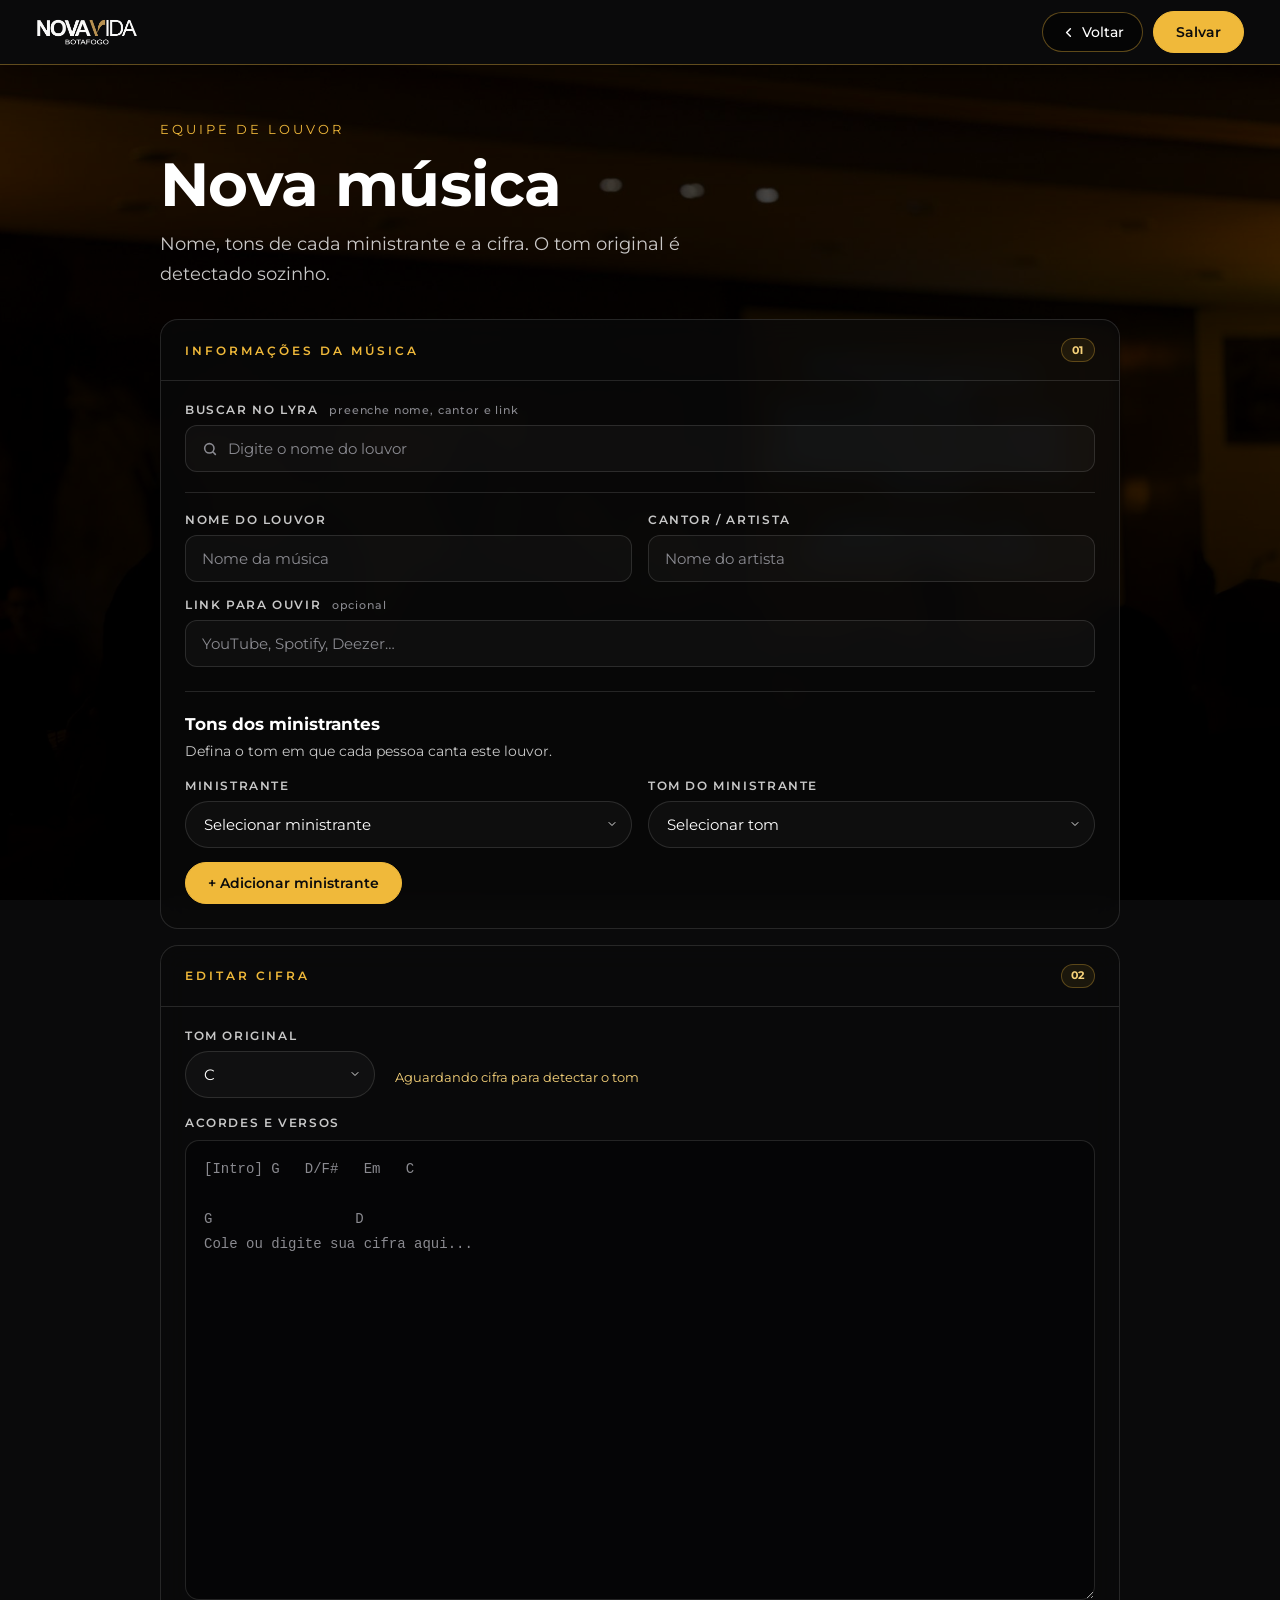
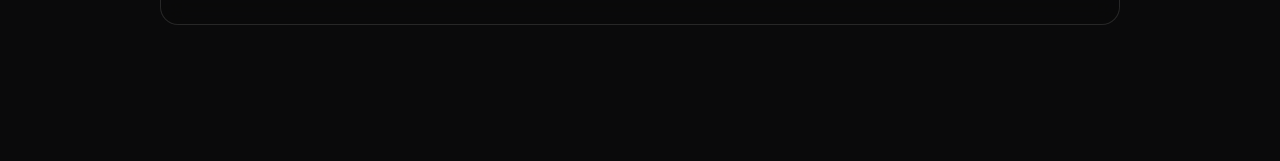
==== cifras-editor.html @ 56216e00 "Mensagens em duas linhas, editar no leitor e login do dia" ====
<!DOCTYPE html>
<html lang="pt-BR">
<head>
<meta charset="UTF-8">
  <script src="js/login-dia.js"></script>
<meta name="viewport" content="width=device-width, initial-scale=1, viewport-fit=cover">
<meta name="theme-color" content="#0A0A0B">
<meta name="color-scheme" content="dark">
<title>Editor de Cifras — Tom Louvores</title>
<link rel="icon" href="img/logo3.png">
<link rel="preconnect" href="https://fonts.googleapis.com">
<link rel="preconnect" href="https://fonts.gstatic.com" crossorigin>
<link href="https://fonts.googleapis.com/css2?family=Montserrat:wght@300;400;500;600;700;800&display=swap" rel="stylesheet">
<link rel="stylesheet" href="css/style.css">
  <link rel="stylesheet" href="css/seletores-unificados.css">
  <link rel="stylesheet" href="css/responsivo-global.css">
<link rel="stylesheet" href="css/tons-mobile.css">
<link rel="stylesheet" href="css/editor.css">
</head>
<body class="ce-page">


<header class="header">
  <div class="header-inner">
    <div class="logo">
      <picture>
        <source media="(min-width: 901px)" srcset="img/logo-novavida.png" />
        <img src="img/logo2.png" alt="Nova Vida Botafogo" class="logo-img" />
      </picture>
      <div class="logo-sep"></div>
      <span class="logo-sub">Tom<br>Louvores</span>
    </div>
    <div class="header-right">
      <a href="repertorio.html" id="ceVoltar" class="btn-logout"><svg width="15" height="15" viewBox="0 0 24 24" fill="none" stroke="currentColor" stroke-width="2.4" stroke-linecap="round" stroke-linejoin="round" aria-hidden="true"><path d="M15 18l-6-6 6-6"/></svg><span>Voltar</span></a>
      <button type="button" id="ceHeaderSalvar" class="btn-add">Salvar</button>
    </div>
  </div>
</header>


<main class="ce-wrap">
  <div class="ce-heading">
    <div class="hero-tag">Equipe de louvor</div>
    <h1 class="hero-h1">Nova música</h1>
    <p class="hero-sub">
      Nome, tons de cada ministrante e a cifra. O tom original é detectado sozinho.
    </p>
  </div>

  <section class="ce-panel">
    <div class="ce-panel-head">
      <h2>Informações da música</h2>
      <span class="ce-muted">01</span>
    </div>
    <div class="ce-panel-body">
      <div class="ce-lyra" id="ceLyra">
        <label for="ceLyraBusca">Buscar no Lyra <span class="ce-opc">preenche nome, cantor e link</span></label>
        <div class="ce-lyra-campo">
          <input id="ceLyraBusca" type="search" placeholder="Digite o nome do louvor" autocomplete="off" spellcheck="false">
          <div class="ce-lyra-lista" id="ceLyraLista" role="listbox" hidden></div>
        </div>
        <p class="ce-lyra-msg" id="ceLyraMsg" aria-live="polite"></p>
      </div>
      <div class="ce-grid">
        <div class="ce-field">
          <label for="titulo">Nome do louvor</label>
          <input id="titulo" placeholder="Nome da música">
        </div>
        <div class="ce-field">
          <label for="artista">Cantor / artista</label>
          <input id="artista" placeholder="Nome do artista">
        </div>
        <div class="ce-field ce-field-largo">
          <label for="ceLink">Link para ouvir <span class="ce-opc">opcional</span></label>
          <input id="ceLink" type="url" inputmode="url" autocomplete="off" spellcheck="false"
                 placeholder="YouTube, Spotify, Deezer…">
        </div>
        
      </div>
      
<div id="ceMinistrantes">
  <div class="ce-sub">
    <h3 class="ce-sub-h">
      Tons dos ministrantes
    </h3>
    <p class="ce-muted">
      Defina o tom em que cada pessoa canta este louvor.
    </p>

    <div class="ce-grid">
      <div class="ce-field">
        <label for="ceMin">Ministrante</label>
        <select id="ceMin">
          <option value="">Selecionar ministrante</option>
        </select>
      </div>

      <div class="ce-field">
        <label for="ceTomMin">Tom do ministrante</label>
        <select id="ceTomMin">
          <option value="">Selecionar tom</option>
        </select>
      </div>
    </div>

    <button type="button" class="ce-btn" id="ceAdicionarMin">
      + Adicionar ministrante
    </button>

    <div id="ceListaMin"></div>
  </div>
</div>

    </div>
  </section>

  <section class="ce-panel">
    <div class="ce-panel-head">
      <h2>Editar cifra</h2>
      <span class="ce-muted">02</span>
    </div>
    <div class="ce-panel-body">
<div class="ce-tom-organizado">
  <div class="ce-field">
    <label for="tom">Tom original</label>
    <select id="tom"></select>
  </div>
  <div id="resultado" class="ce-resultado-tom"
       aria-live="polite">
    Aguardando cifra para detectar o tom
  </div>
</div>

<label for="cifra">Acordes e versos</label>
      <textarea id="cifra" spellcheck="false"
        placeholder="[Intro] G   D/F#   Em   C

G                 D
Cole ou digite sua cifra aqui..."></textarea>

      
    </div>

    <button id="rascunho" type="button" hidden></button>
</section>
<section id="vinculoRepertorio" class="ce-panel"
         style="display:none">
  <div class="ce-panel-head">
    <h2>Tons dos ministrantes</h2>
    <span class="ce-muted">Repertório</span>
  </div>
  <div class="ce-panel-body">
    <div id="listaTonsMinistrantes"></div>
    <p class="ce-muted" style="margin-top:14px">
      Para alterar esses tons, utilize o cadastro da música
      no repertório.
    </p>
  </div>
</section>
</main>

<!-- No celular o Salvar fica embaixo, ao alcance do polegar. Ele só
     aperta o Salvar do topo, que guarda toda a lógica. -->
<div class="ce-barra" id="ceBarra">
  <button type="button" class="btn-add" id="ceBarraSalvar">Salvar música</button>
</div>
<script>
(() => {
  const topo = document.getElementById("ceHeaderSalvar");
  const baixo = document.getElementById("ceBarraSalvar");
  if (!topo || !baixo) return;
  baixo.addEventListener("click", () => topo.click());
  //  Acompanha o estado do de cima (desativado enquanto carrega ou
  //  salva; "Salvando…" e afins).
  const copiar = () => {
    baixo.disabled = topo.disabled;
    const t = topo.textContent.trim();
    baixo.textContent = t === "Salvar" ? "Salvar música" : t;
  };
  new MutationObserver(copiar).observe(topo, { attributes: true, childList: true, characterData: true, subtree: true });
  copiar();
})();
</script>

<script src="js/config.js"></script>
<script src="js/aviso.js"></script>
<script src="js/lyra-api.js"></script>
<script src="js/cifras-tonalidades.js"></script>
<script>
// Cada música tem o seu próprio rascunho. Antes existia uma única
// chave para todas: o editor reabria sempre a última música mexida,
// não importava qual lápis foi tocado.
(() => {
  "use strict";

  const p = new URLSearchParams(location.search);
  let id = null;
  let titulo = "";

  if (p.get("origem") === "repertorio" && p.get("modo") === "editar") {
    try {
      const v = JSON.parse(
        sessionStorage.getItem("tl_editor_vinculo") || "null"
      );
      id = v?.repertorioId || null;
      titulo = v?.titulo || "";
    } catch (_) {}
  }

  window.tlEditorEdicao = id ? { id, titulo } : null;
  window.tlEditorCarregando = !!id;
  window.tlRascunhoChave = id
    ? "tom_louvores_editor_rascunho_v2_m" + id
    : "tom_louvores_editor_rascunho_v2_nova";

  //  O rascunho de "Nova música" nunca era apagado depois de salvar,
  //  e a próxima "Nova música" abria preenchida com a última. Agora
  //  ele é apagado ao salvar; esta limpeza única tira o que ficou
  //  guardado nos aparelhos antes da correção.
  try {
    if (!localStorage.getItem("tl_rascunho_nova_limpo_v1")) {
      localStorage.removeItem("tom_louvores_editor_rascunho_v2_nova");
      localStorage.removeItem("tl_cifra_ministrantes_v1");
      localStorage.setItem("tl_rascunho_nova_limpo_v1", "1");
    }
  } catch (_) {}

  //  Depois de salvar, o rascunho fica pausado até a próxima edição:
  //  sem isso, sair da página gravava tudo de volta como rascunho.
  window.tlRascunhoPausado = false;
  document.addEventListener("input", () => { window.tlRascunhoPausado = false; }, true);
})();
</script>
<script>
(() => {
  "use strict";

  const $ = id => document.getElementById(id);
  const STORAGE = window.tlRascunhoChave;

  const tons = [
    "C","C#","Db","D","D#","Eb","E","F",
    "F#","Gb","G","G#","Ab","A","A#","Bb","B",
    "Cm","C#m","Dbm","Dm","D#m","Ebm","Em","Fm",
    "F#m","Gbm","Gm","G#m","Abm","Am","A#m","Bbm","Bm"
  ];

  for (const t of tons) {
    const option = document.createElement("option");
    option.value = t;
    option.textContent = t.replace("b", "♭");
    $("tom").appendChild(option);
  }

  let timer = null;
  let manual = false;

  function detectar() {
    const texto = $("cifra").value.trim();

    if (!texto) {
      $("resultado").textContent =
        "Aguardando cifra para detectar o tom";
      return;
    }

    const r = CifrasTonalidades.detect(texto);

    if (!r.tom) {
      $("resultado").textContent =
        "Tom não identificado. Você pode selecioná-lo.";
      return;
    }

    if (!manual && tons.includes(r.tom))
      $("tom").value = r.tom;

    $("resultado").textContent =
      "Tom sugerido: " + r.tom +
      " · Confiança: " + r.confianca +
      (manual ? " · Seleção manual preservada" : "");
  }

  $("cifra").addEventListener("input", () => {
    clearTimeout(timer);
    timer = setTimeout(detectar, 300);
  });

  $("cifra").addEventListener("paste", () => {
    manual = false;
  });

  $("tom").addEventListener("change", () => {
    manual = true;
  });

  $("rascunho").addEventListener("click", () => {
    // Enquanto a cifra da música ainda está chegando do banco os
    // campos estão vazios: gravar agora apagaria o rascunho certo.
    if (window.tlEditorCarregando || window.tlRascunhoPausado) return;
    const STORAGE = window.tlRascunhoChave;

    const dados = {
      titulo: $("titulo").value,
      artista: $("artista").value,
      tom: $("tom").value,
      cifra: $("cifra").value,
      link: $("ceLink") ? $("ceLink").value : "",
      salvoEm: Date.now()
    };

    try {
      localStorage.setItem(STORAGE, JSON.stringify(dados));
      $("resultado").textContent =
        "Rascunho salvo neste navegador. Não publicado.";
    } catch (erro) {
      $("resultado").textContent =
        "Não foi possível salvar o rascunho.";
    }
  });

  function aplicar(dados) {
    for (const campo of ["titulo","artista","tom","cifra"]) {
      if (typeof dados[campo] === "string")
        $(campo).value = dados[campo];
    }
    if (typeof dados.link === "string" && $("ceLink")) $("ceLink").value = dados.link;
  }

  let rascunho = null;
  try {
    rascunho = JSON.parse(localStorage.getItem(STORAGE) || "null");
  } catch (erro) {
    console.warn("Rascunho inválido");
  }

  const edicao = window.tlEditorEdicao;

  if (!edicao) {
    // Música nova: só o rascunho da própria música nova.
    if (rascunho) aplicar(rascunho);
    detectar();
    return;
  }

  // Edição: a cifra vem do banco (public.cifras, pelo mesmo slug que
  // a publicação usa). O rascunho só vence se for mais recente que
  // a última publicação — senão uma edição feita no Lyra seria
  // escondida por um rascunho velho.
  function slugificar(valor) {
    return (valor || "")
      .normalize("NFD")
      .replace(/[\u0300-\u036f]/g, "")
      .toLowerCase()
      .replace(/\s+/g, " ")
      .trim()
      .replace(/[^a-z0-9]+/g, "-")
      .replace(/^-|-$/g, "");
  }

  function finalizar() {
    window.tlEditorCarregando = false;
    detectar();
  }

  (async () => {
    let cifra = null;

    try {
      const r = await fetch(
        CONFIG.SUPABASE_URL + "/rest/v1/cifras" +
        "?select=title,artist,base_key,chords,updated_at" +
        "&slug=eq." + encodeURIComponent(slugificar(edicao.titulo)) +
        "&limit=1",
        {
          headers: {
            apikey: CONFIG.SUPABASE_KEY,
            Authorization: "Bearer " + CONFIG.SUPABASE_KEY
          }
        }
      );
      if (r.ok) cifra = (await r.json())[0] || null;
    } catch (erro) {
      console.warn("Não foi possível carregar a cifra:", erro);
    }

    const publicadaEm = cifra ? Date.parse(cifra.updated_at) || 0 : 0;

    if (rascunho && (!cifra || (rascunho.salvoEm || 0) > publicadaEm)) {
      aplicar(rascunho);
      $("resultado").textContent = "Rascunho local desta música.";
    } else if (cifra) {
      aplicar({
        artista: cifra.artist || "",
        cifra: cifra.chords || ""
      });
      if (tons.includes(cifra.base_key)) {
        $("tom").value = cifra.base_key;
        manual = true;
      }
    } else {
      $("resultado").textContent =
        "Esta música ainda não tem cifra publicada.";
    }

    finalizar();
  })();
})();
</script>

<script>
(() => {
  if (new URLSearchParams(location.search).get("origem") !== "repertorio")
    return;

  let dados;
  try {
    dados = JSON.parse(
      sessionStorage.getItem("tl_editor_vinculo") || "null"
    );
  } catch (_) {
    return;
  }

  if (!dados?.titulo) return;

  const titulo = document.getElementById("titulo");
  const painel = document.getElementById("vinculoRepertorio");
  const lista = document.getElementById("listaTonsMinistrantes");

  titulo.value = dados.titulo;

  const pares = Array.isArray(dados.tonsMinistrantes)
    ? dados.tonsMinistrantes
    : [];

  lista.replaceChildren();

  if (!pares.length) {
    lista.textContent = "Nenhum tom cadastrado para esta música.";
  }

  for (const par of pares) {
    const item = document.createElement("div");
    item.className = "ce-par";

    const tom = document.createElement("span");
    tom.className = "ce-par-tom";
    tom.textContent = par.tom || "—";

    const nomes = document.createElement("span");
    nomes.className = "ce-par-nome";
    nomes.textContent = (par.mins || []).join(", ") || "Todos";

    item.append(tom, nomes);
    lista.appendChild(item);
  }

  painel.style.display = "";
})();
</script>


<script>
(() => {
  "use strict";

  const $ = id => document.getElementById(id);
  const STORAGE = "tl_cifra_ministrantes_v1";
  const DRAFT = window.tlRascunhoChave;

  const nomes = typeof MINISTRANTES !== "undefined"
    ? MINISTRANTES
    : [];

  const tons = [
    "C","C#","Db","D","D#","Eb","E","F",
    "F#","Gb","G","G#","Ab","A","A#","Bb","B",
    "Cm","C#m","Dbm","Dm","D#m","Ebm","Em","Fm",
    "F#m","Gbm","Gm","G#m","Abm","Am","A#m","Bbm","Bm"
  ];

  const lista = [];
  window.tlObterTonsMinistrantes = () => lista.map(p => ({...p}));

  function opcao(select, valor) {
    const o = document.createElement("option");
    o.value = valor;
    o.textContent = valor.replace("b", "♭");
    select.appendChild(o);
  }

  nomes.forEach(n => opcao($("ceMin"), n));
  tons.forEach(t => opcao($("ceTomMin"), t));

  function renderizar() {
    const raiz = $("ceListaMin");
    raiz.replaceChildren();

    if (lista.length === 0) {
      return;
    }

    lista.forEach((par, i) => {
      //  Mesma linha do modal da música: tom em destaque, nome ao lado.
      const linha = document.createElement("div");
      linha.className = "ce-par";

      const tom = document.createElement("span");
      tom.className = "ce-par-tom";
      tom.textContent = par.tom;

      const nome = document.createElement("span");
      nome.className = "ce-par-nome";
      nome.textContent = par.min;

      const remover = document.createElement("button");
      remover.type = "button";
      remover.className = "ce-btn ce-btn-outline ce-par-x";
      remover.textContent = "Remover";
      remover.setAttribute("aria-label", `Remover ${par.min} (${par.tom})`);
      remover.addEventListener("click", () => {
        lista.splice(i, 1);
        renderizar();
      });

      linha.append(tom, nome, remover);
      raiz.appendChild(linha);
    });
  }

  function carregarPares(pares) {
    if (!Array.isArray(pares)) return;

    for (const par of pares) {
      if (!par || !tons.includes(par.tom)) continue;

      const pessoas = Array.isArray(par.mins)
        ? par.mins
        : typeof par.min === "string"
          ? par.min.split(",").map(x => x.trim())
          : [];

      for (const min of pessoas) {
        if (!nomes.includes(min)) continue;

        const jaExiste = lista.some(
          x => x.min === min && x.tom === par.tom
        );
        if (!jaExiste) lista.push({ min, tom: par.tom });
      }
    }
  }

  $("ceAdicionarMin").addEventListener("click", () => {
    const min = $("ceMin").value;
    const tom = $("ceTomMin").value;

    if (!min || !tom) {
      tlAviso({ tipo: "info", titulo: "Falta escolher",
        texto: !min && !tom ? "Escolha o ministrante e o tom antes de adicionar."
             : !min ? "Escolha o ministrante antes de adicionar."
             : "Escolha o tom antes de adicionar." });
      return;
    }

    const jaExiste = lista.some(
      x => x.min === min && x.tom === tom
    );

    if (jaExiste) {
      tlAviso({ tipo: "info", titulo: "Já está na lista",
        texto: `${min} já tem o tom ${tom} nesta música.` });
      return;
    }

    lista.push({ min, tom });

    $("ceMin").value = "";
    $("ceTomMin").value = "";
    renderizar();
  });

  // Prioriza os tons da música aberta no repertório.
  const viaRepertorio =
    new URLSearchParams(location.search).get("origem") === "repertorio";

  let vinculo = null;

  if (viaRepertorio) {
    try {
      vinculo = JSON.parse(
        sessionStorage.getItem("tl_editor_vinculo") || "null"
      );
    } catch (_) {}
  }

  if (vinculo && Array.isArray(vinculo.tonsMinistrantes)) {
    carregarPares(vinculo.tonsMinistrantes);
  } else {
    try {
      const salvo = JSON.parse(localStorage.getItem(DRAFT) || "null");
      if (salvo && Array.isArray(salvo.tonsMinistrantes)) {
        carregarPares(salvo.tonsMinistrantes);
      }
    } catch (_) {}
  }

  // O botão existente salva o restante do formulário.
  // Complementamos o mesmo rascunho com os ministrantes.
  $("rascunho").addEventListener("click", () => {
    if (window.tlEditorCarregando || window.tlRascunhoPausado) return;
    const DRAFT = window.tlRascunhoChave;

    try {
      const dados = JSON.parse(localStorage.getItem(DRAFT) || "{}");

      dados.tonsMinistrantes = lista.map(x => ({
        tom: x.tom,
        min: x.min
      }));

      localStorage.setItem(DRAFT, JSON.stringify(dados));
      localStorage.setItem(STORAGE, JSON.stringify(lista));
    } catch (e) {
      console.error("Erro ao salvar tons dos ministrantes:", e);
    }
  });

  renderizar();
})();
</script>


<script>
(() => {
  const modo = new URLSearchParams(location.search).get("modo");
  const titulo = document.querySelector(".ce-heading h1");

  if (titulo) {
    titulo.textContent =
      modo === "editar" ? "Editar música" : "Nova música";
  }
})();
</script>


<script>
(() => {
  const permitidas = new Set([
    "index.html",
    "repertorio.html",
    "sugestoes.html"
  ]);

  const salvo = sessionStorage.getItem("tl_editor_origem");
  const origem = permitidas.has(salvo)
    ? salvo
    : "repertorio.html";

  const voltar = document.getElementById("ceVoltar");

  if (voltar) {
    voltar.href = origem;
  }
})();
</script>


<script>
(() => {
  "use strict";

  // tl_autosave_editor_v2
  const $ = id => document.getElementById(id);
  const salvar = $("rascunho");
  const botao = $("ceHeaderSalvar");
  const voltar = $("ceVoltar");

  const paginas = new Set([
    "index.html",
    "repertorio.html",
    "sugestoes.html"
  ]);

  const origem = sessionStorage.getItem("tl_editor_origem");
  if (voltar) {
    voltar.href = paginas.has(origem)
      ? origem
      : "repertorio.html";
  }

  let timer = null;

  function salvarAutomaticamente() {
    if (!salvar) return;

    // Dispara os controladores já existentes de rascunho,
    // incluindo os tons dos ministrantes.
    salvar.click();
  }

  function agendar() {
    clearTimeout(timer);
    timer = setTimeout(salvarAutomaticamente, 700);
  }

  // Salva alterações em qualquer campo do editor.
  document.addEventListener("input", agendar);
  document.addEventListener("change", agendar);

  // Também guarda mudanças feitas por botões de ministrantes.
  document.addEventListener("click", e => {
    if (e.target.closest(
      "#ceAdicionarMin, #ceListaMin button"
    )) {
      agendar();
    }
  });

  // Salvar no cabeçalho publica no Supabase.
  // O rascunho permanece guardado até a confirmação.
  if (botao) {
    botao.addEventListener("click", async () => {
      clearTimeout(timer);
      salvarAutomaticamente();
      await window.tlPublicarCifra();
    });
  }

  // Antes de sair, força uma última gravação síncrona.
  window.addEventListener("pagehide", () => {
    clearTimeout(timer);
    salvarAutomaticamente();
  });
})();
</script>
<script src="js/cifras-publicar.js"></script>
<script src="js/editor-lyra.js"></script>
<script src="js/editor-origem-sugestoes.js"></script>
<script src="js/tons-mobile.js"></script>
</body>
</html>
---- css/style.css ----
/* ============================================================
   TOM LOUVORES — INVB — style.css

   Cada cor tem um dono:
     amarelo  → tom, data, ação principal
     vermelho → YouTube        (só nos botões do modal)
     verde    → Spotify        (só nos botões do modal)
     âmbar    → cifra          (modal e leitor)
   Ministrante não é bloco colorido: é um chip neutro de largura
   fixa com um ponto de 6px na cor da pessoa.
   ============================================================ */

   /* A fonte vem pelo <link> de cada página. Um @import aqui baixava
      a mesma fonte de novo e segurava a primeira pintura da tela. */

   /* A troca de aba era animada (@view-transition). Com a foto no
      fundo e as camadas translúcidas, o iPhone mostrava as duas
      páginas sobrepostas e o cabeçalho piscando. Sem animação. */

   *,*::before,*::after{box-sizing:border-box;margin:0;padding:0}
   
   html{overflow-x:clip}
   
   /* Identidade INVB — a mesma do site principal (invbotafogo):
      dourado do "V", fundo escuro quente, Fraunces nos títulos
      e Montserrat no resto. Para mudar a cor de destaque do site
      inteiro, mude só --gold, --gold-hi e --gold-rgb. */
   /* Identidade INVB — copiada do site principal (invbotafogo.com.br):
      Montserrat em tudo, dourado do V, fundo preto (#0A0A0B),
      fios dourados translúcidos e botões em pílula. Para mudar a cor
      de destaque do site inteiro, mude só --gold, --gold-hi e --gold-rgb. */
   :root{
     --black:  #0A0A0B;      /* preto de verdade */
     --ink:    #0B0B0C;      /* header, rodapé, texto sobre o dourado */
     --black2: #131315;      /* cards */
     --black3: #1B1B1E;
     --black4: #262629;
     --black5: #343438;
     --gold:    #F0B93A;      /* o dourado do V, um ponto mais aceso */
     --gold-hi: #F6D27A;
     --gold-rgb: 240,185,58;
     --on-gold: #0B0B0C;
     --line: rgba(240,185,58,0.38);   /* fio dourado */
     --fio:  rgba(255,255,255,0.12);  /* fio neutro */
     --dim:  rgba(255,255,255,0.78);  /* texto secundário */
     --paper:  #FFFFFF;
     --gray:   #B8B8BC;
     --gray2:  #8A8A90;
     --gray3:  #433D36;
     --white:  #FFFFFF;
     --r: 12px;
     --pill: 999px;
     --veu: rgba(10,10,11,0.94);   /* camadas que grudam, sobre a foto */

     --font-ui:      'Montserrat', system-ui, sans-serif;
     --font-display: 'Montserrat', system-ui, sans-serif;
     --font-tom:     'Montserrat', system-ui, sans-serif;

     /* largura única dos chips de ministrante */
     --chip-w: 116px;

     /* leitor de cifras: acordes no dourado da casa */
     --cifra:       #FFC93C;
     --cifra-claro: #9A6A06;
   }
   
   body{
     font-family:var(--font-ui);
     background:var(--black);
     color:var(--white);
     min-height:100vh;
     font-feature-settings:"tnum" 0;
     -webkit-font-smoothing:antialiased;
     touch-action:manipulation;
     -webkit-text-size-adjust:100%;
   }
   
   /* ============================================================
      HEADER
      ============================================================ */
   .header{
     background:#0A0A0B;   /* sólido: o blur no header piscava no iPhone */
     border-bottom:1px solid var(--line);
     box-shadow:0 8px 24px rgba(0,0,0,0.35);
     position:sticky;top:0;z-index:100;
     padding-top:env(safe-area-inset-top);   /* notch, com app instalado */
   }
   .header-inner{
     max-width:1280px;margin:0 auto;
     padding:0 36px;height:64px;
     display:flex;align-items:center;justify-content:space-between;
   }
   .logo{display:flex;align-items:center;gap:12px}
   .logo-img{height:30px;width:auto;display:block}
   .logo picture{display:block}
   @media(min-width:901px){.logo-img{height:42px}}
   .logo-sep{width:1px;height:28px;background:var(--line)}
   .logo-sub{
     font-size:11px;font-weight:600;
     color:var(--dim);letter-spacing:0.2em;
     text-transform:uppercase;line-height:1.35;
   }
   .header-right{display:flex;align-items:center;gap:10px}
   
   .status-pill{
     display:flex;align-items:center;gap:7px;
     padding:8px 14px;
     border:1px solid var(--fio);
     font-size:12px;font-weight:600;
     color:var(--gray);letter-spacing:0.06em;
     text-transform:uppercase;
     background:rgba(255,255,255,0.03);
     border-radius:var(--pill);
   }
   .status-pill.ok {color:#4ADE80;border-color:rgba(74,222,128,0.3)}
   .status-pill.err{color:#F87171;border-color:rgba(248,113,113,0.3)}
   .dot{
     width:6px;height:6px;border-radius:50%;
     background:currentColor;
     animation:blink 2s ease infinite;flex-shrink:0;
   }
   @keyframes blink{0%,100%{opacity:1}50%{opacity:0.2}}
   
   .btn-add{
     display:flex;align-items:center;gap:8px;
     padding:11px 22px;
     background:var(--gold);
     border:1px solid var(--gold);cursor:pointer;
     font-family:var(--font-ui);
     font-size:14px;font-weight:600;
     color:var(--on-gold);
     letter-spacing:0;
     transition:background 0.2s,border-color 0.2s,transform 0.15s;
     border-radius:var(--pill);
   }
   .btn-add:hover{background:var(--gold-hi);border-color:var(--gold-hi)}
   .btn-add:active{transform:scale(0.98)}
   
   /* botão Sair e afins no header */
   .btn-logout{
     padding:10px 18px;
     border:1px solid var(--line);
     border-radius:var(--pill);
     background:rgba(0,0,0,0.5);
     font-family:var(--font-ui);
     font-size:14px;font-weight:500;
     letter-spacing:0;
     cursor:pointer;color:var(--paper);
     transition:color 0.2s,border-color 0.2s,background 0.2s;
   }
   .btn-logout:hover{
     background:rgba(11,11,12,0.6);
     color:var(--gold);
     border-color:var(--gold);
   }
   
   /* ============================================================
      HERO
      ============================================================ */
   /* A foto fica fixa atrás da página inteira (como no site da
      igreja), escurecida para o texto ler bem. É um elemento fixo e
      não background-attachment: fixed, que o iPhone ignora. */
   body::before{
     content:'';
     position:fixed;inset:0;z-index:-1;
     background:url('../img/image.jpg') center 30% / cover no-repeat;
     filter:saturate(1.15);
   }
   body::after{
     content:'';
     position:fixed;inset:0;z-index:-1;
     background:linear-gradient(180deg, rgba(0,0,0,0.58) 0%, rgba(0,0,0,0.80) 45%, rgba(0,0,0,0.90) 100%);
   }
   body{background:transparent}
   html{background:var(--black)}
   .hero-outer{position:relative}
   .hero-outer::before{display:none}
   .hero{
     max-width:1280px;margin:0 auto;
     padding:64px 36px 48px;
     display:grid;grid-template-columns:1fr auto;
     gap:48px;align-items:end;
     position:relative;z-index:1;
   }
   .hero-right-col{
     display:flex;flex-direction:column;
     align-items:center;gap:20px;
     align-self:end;
   }
   .hero-tag{
     display:block;
     color:var(--gold);
     font-size:13px;font-weight:400;
     letter-spacing:3px;text-transform:uppercase;
     margin-bottom:14px;
   }
   .hero-h1{
     font-family:var(--font-display);
     font-weight:700;
     font-size:clamp(2.4rem,5.8vw,3.8rem);
     line-height:1.1;letter-spacing:-0.01em;
     color:var(--paper);
   }
   .hero-h1 em{color:inherit;font-style:normal}
   .hero-sub{
     font-size:18px;font-weight:400;max-width:560px;
     color:var(--dim);margin-top:16px;line-height:1.65;
   }
   .hero-stats{
     display:flex;flex-direction:column;
     border:1px solid var(--line);
     background:rgba(var(--gold-rgb),0.08);
     border-radius:14px;
     overflow:hidden;
     align-self:stretch;
     min-width:220px;
   }
   .stat-row{
     padding:16px 24px;
     display:flex;align-items:center;justify-content:space-between;
     gap:16px;
     border-bottom:1px solid var(--line);
   }
   .stat-row:last-child{border-bottom:none}
   .stat-n{
     font-family:var(--font-display);font-weight:700;
     font-size:40px;line-height:1;letter-spacing:-0.02em;
     color:var(--gold-hi);
   }
   .stat-l{
     font-size:14px;font-weight:400;
     color:var(--dim);letter-spacing:0;
   }
   
   /* ============================================================
      TOOLBAR — busca e filtros
      ============================================================ */
   .toolbar{
     max-width:1280px;margin:28px auto 0;padding:8px 36px;
     display:flex;gap:10px;align-items:center;
     position:sticky;top:64px;z-index:90;
     transition:box-shadow 0.2s,border-color 0.2s;
   }
   .toolbar.stuck::before{box-shadow:0 6px 20px rgba(0,0,0,0.4)}
   .toolbar.stuck::before{border-bottom:1px solid var(--line)}
   .search-row{flex:1;min-width:0;display:flex}
   .filtros-row{display:flex;gap:10px;align-items:center;flex-shrink:0}
   .search-wrap{flex:1;min-width:0;position:relative}
   .search-ico{
     position:absolute;left:16px;top:50%;transform:translateY(-50%);
     color:var(--gray2);pointer-events:none;font-size:15px;
   }
   .inp-search{
     width:100%;
     background:rgba(255,255,255,0.03);
     border:1px solid var(--fio);
     color:var(--white);
     padding:13px 38px 13px 42px;
     border-radius:var(--pill);
     font-family:var(--font-ui);font-size:15px;
     outline:none;transition:border-color 0.2s;
   }
   .inp-search:focus{border-color:var(--gold)}
   .inp-search::placeholder{color:var(--gray2)}
   
   .search-clear{
     position:absolute;right:9px;top:50%;transform:translateY(-50%);
     width:24px;height:24px;
     display:none;align-items:center;justify-content:center;
     background:transparent;border:none;cursor:pointer;
     color:var(--gray2);font-size:12px;line-height:1;
     border-radius:4px;transition:color 0.15s,background 0.15s;
   }
   .search-clear.on{display:flex}
   .search-clear:hover{color:var(--white);background:var(--black4)}
   
   .sel{
     background-color:rgba(255,255,255,0.03);
     border:1px solid var(--fio);
     color:var(--paper);
     padding:13px 40px 13px 18px;border-radius:var(--pill);
     font-family:var(--font-ui);font-size:15px;
     outline:none;cursor:pointer;
     transition:border-color 0.2s;min-width:165px;
     /* seta própria, afastada da borda */
     -webkit-appearance:none;-moz-appearance:none;appearance:none;
     background-image:url("data:image/svg+xml;charset=utf-8,%3Csvg xmlns='http://www.w3.org/2000/svg' width='12' height='12' viewBox='0 0 24 24' fill='none' stroke='%23888' stroke-width='2.5' stroke-linecap='round' stroke-linejoin='round'%3E%3Cpolyline points='6 9 12 15 18 9'/%3E%3C/svg%3E");
     background-repeat:no-repeat;
     background-position:right 14px center;
   }
   .sel:focus{border-color:var(--gold)}
   .sel option{background:var(--black2);color:var(--white)}
   
   /* ============================================================
      GRADE E CARDS
      ============================================================ */
   .grid-wrap{max-width:1280px;margin:20px auto 80px;padding:0}
   .grid{
     display:grid;
     grid-template-columns:repeat(auto-fill,minmax(290px,1fr));
     gap:12px;
     margin:28px auto 0;
     padding:8px 36px;
   }
   
   .card{
     background:rgba(16,16,18,0.80);
     -webkit-backdrop-filter:blur(10px);backdrop-filter:blur(10px);
     border:1px solid rgba(255,255,255,0.14);
     border-radius:14px;
     padding:22px 22px 18px;
     display:flex;flex-direction:column;gap:14px;
     cursor:pointer;
     transition:border-color 0.2s,background 0.2s,transform 0.2s;
     position:relative;overflow:hidden;
   }
   .card::before{display:none}
   .card:hover{background:var(--black3);border-color:var(--line)}
      .card-editable{cursor:pointer}
   .card-head{display:flex;align-items:flex-start;justify-content:space-between;gap:10px}
   
   .act-btn.del{
     width:26px;height:26px;flex-shrink:0;
     background:transparent;
     border:1px solid transparent;
     display:flex;align-items:center;justify-content:center;
     cursor:pointer;color:var(--gray2);
     transition:all 0.15s;border-radius:4px;font-size:12px;
     opacity:0;
   }
   .card:hover .act-btn.del{opacity:1}
   .act-btn.del:hover{background:rgba(248,113,113,0.1);color:#F87171;border-color:rgba(248,113,113,0.3)}
   
   .card-nome{
     font-size:18px;font-weight:600;line-height:1.3;
     color:var(--paper);letter-spacing:0;
     min-height:calc(18px * 1.3 * 2);
     display:-webkit-box;-webkit-line-clamp:2;-webkit-box-orient:vertical;overflow:hidden;
   }
   .card-obs{
     font-size:13px;color:var(--gray);line-height:1.6;font-weight:300;
     display:-webkit-box;-webkit-line-clamp:2;-webkit-box-orient:vertical;overflow:hidden;
   }
   
   /* YouTube / Spotify / Cifra: na grade são só sinal de "existe".
      Monocromáticos, para não brigar com o amarelo do tom. */
   .card-tags{display:flex;flex-wrap:wrap;gap:9px;align-items:center}
   .card-ico{
     display:inline-flex;align-items:center;justify-content:center;
     color:#5F5F5F;transition:color 0.2s;
   }
   .card:hover .card-ico{color:#8C8C8C}
   
   /* ——— Linha de tom ——— */
   .card-tons{display:flex;flex-direction:column;gap:6px}
   .card-ton-row{
     display:flex;align-items:center;justify-content:space-between;gap:8px;
   }
   /* o "m" do tom menor: a Bebas Neue não tem minúscula */
   .tom-m{font:inherit;letter-spacing:0}

   .card-badge{
     font-family:var(--font-tom);font-weight:700;
     font-size:15px;letter-spacing:0;
     line-height:1;color:var(--gold-hi);
     background:rgba(var(--gold-rgb),0.10);
     border:1px solid var(--line);
     padding:6px 10px;border-radius:8px;
     flex-shrink:0;min-width:48px;text-align:center;
   }
   .ton-row-right{
     display:flex;align-items:center;gap:6px;
     flex-wrap:wrap;justify-content:flex-end;
     margin-left:auto;min-width:0;
   }
   /* selo do tom mais cantado nos cultos */
   .tom-top{
     flex-shrink:0;
     font-size:10px;font-weight:800;letter-spacing:0.04em;
     color:var(--gold);
     background:rgba(var(--gold-rgb),0.08);
     border:1px solid rgba(var(--gold-rgb),0.3);
     padding:3px 7px;border-radius:4px;line-height:1;
     white-space:nowrap;
   }
   .view-tons .tom-top{font-size:11px;padding:4px 9px}
   
   /* ——— Chips de ministrante ———
      Todos iguais: mesma largura, texto centralizado e em maiúsculas,
      como o "TODOS". Sem cor e sem ponto: quem manda na cor é o tom. */
   .card-min-label{
     display:inline-flex;align-items:center;justify-content:center;
     width:var(--chip-w);          /* largura única: as linhas alinham */
     padding:5px 11px;
     font-size:12px;font-weight:500;
     letter-spacing:0.02em;
     background:rgba(255,255,255,0.04);
     border:1px solid var(--fio);
     color:var(--paper);
     border-radius:var(--pill);
     white-space:nowrap;overflow:hidden;
   }
   
   /* "Todos" é informação, não pessoa: um tom de cinza abaixo */
   .chip-todos{
     background:transparent;
     border-color:var(--fio);
     color:var(--dim);
   }
   
   /* cor de cada ministrante — sem uso enquanto os chips são neutros.
      Ficam aqui caso um dia você queira marcar a pessoa de novo. */
   .chip-Raphaela{--min:#F2789F}   /* rosa     */
   .chip-Daniela {--min:#6BA8F5}   /* azul     */
   .chip-Cris    {--min:#4FD1C5}   /* turquesa */
   .chip-Mirian  {--min:#C084FC}   /* violeta  */
   .chip-Humberto{--min:#F97B5B}   /* coral    */
   
   .card-foot{
     display:flex;align-items:center;justify-content:space-between;gap:10px;
     padding-top:12px;border-top:1px solid var(--fio);margin-top:auto;
   }
   .card-foot .card-tags{flex:1;min-width:0}
   .card-date{
     font-size:12px;color:var(--gray2);font-weight:400;
     letter-spacing:0.04em;flex-shrink:0;white-space:nowrap;
   }
   
   /* ============================================================
      ESTADOS (carregando / vazio)
      ============================================================ */
   .state-loading,.state-empty{
     grid-column:1/-1;
     display:none;flex-direction:column;align-items:center;
     gap:14px;padding:90px 24px;
     color:var(--gray);text-align:center;
   }
   .state-loading{display:flex}
   .spinner{
     width:36px;height:36px;
     border:2px solid var(--black5);
     border-top-color:var(--gold);
     border-radius:50%;
     animation:spin 0.7s linear infinite;
   }
   @keyframes spin{to{transform:rotate(360deg)}}
   .empty-sym{
     font-family:var(--font-display);font-weight:700;
     font-size:56px;letter-spacing:-0.02em;
     color:var(--black5);line-height:1;
   }
   .empty-ttl{font-size:18px;font-weight:700;color:var(--black5)}
   .empty-sub{font-size:13px;color:var(--gray2)}
   
   /* ============================================================
      MODAIS
      ============================================================ */
   .overlay-bg{
     position:fixed;inset:0;
     background:rgba(6,5,4,0.78);
     -webkit-backdrop-filter:blur(6px);backdrop-filter:blur(6px);
     display:none;align-items:center;justify-content:center;
     padding:24px;z-index:200;
   }
   .overlay-bg.open{display:flex}
   .modal{
     background:#111113;
     border:1px solid var(--line);
     width:100%;max-width:500px;
     border-radius:18px;overflow:hidden;
     box-shadow:0 30px 80px rgba(0,0,0,0.55);
     max-height:90dvh;display:flex;flex-direction:column;
   }
   .modal-hd{
     padding:24px 24px 20px;
     display:flex;align-items:center;justify-content:space-between;
     border-bottom:1px solid var(--fio);flex-shrink:0;
   }
   .modal-hd h2{
     font-family:var(--font-display);font-weight:700;
     font-size:24px;letter-spacing:-0.01em;color:var(--paper);
   }
   .modal-close{
     width:34px;height:34px;
     background:transparent;border:1px solid var(--fio);
     color:var(--dim);font-size:14px;cursor:pointer;
     display:flex;align-items:center;justify-content:center;
     border-radius:50%;transition:all 0.2s;
   }
   .modal-close:hover{border-color:var(--gold);color:var(--gold)}
   .modal-bd{
     padding:20px 24px;
     display:flex;flex-direction:column;gap:16px;overflow-y:auto;
   }
   .modal-ft{
     padding:14px 24px 20px;
     display:flex;gap:8px;justify-content:flex-end;
     border-top:1px solid var(--fio);flex-shrink:0;
   }
   
   .flabel{
     font-size:12px;font-weight:600;color:var(--dim);
     letter-spacing:0.14em;text-transform:uppercase;
     display:block;margin-bottom:8px;
   }
   .finput{
     width:100%;
     background:rgba(255,255,255,0.03);border:1px solid var(--fio);
     color:var(--white);padding:13px 15px;
     border-radius:var(--r);
     font-family:var(--font-ui);font-size:15px;
     outline:none;transition:border-color 0.2s;
   }
   .finput:focus{border-color:var(--gold)}
   .finput::placeholder{color:var(--gray2)}
   .finput option{background:var(--black2);color:var(--white)}
   .ftextarea{resize:vertical;min-height:72px}
   
   /* ——— Tom + ministrante ——— */
   .tom-add-row{
     display:grid;grid-template-columns:1fr 1fr auto;
     gap:8px;align-items:center;
   }
   .btn-add-tom{
     height:44px;width:44px;
     background:var(--gold);border:none;cursor:pointer;
     font-size:22px;font-weight:600;color:var(--on-gold);
     border-radius:50%;
     display:flex;align-items:center;justify-content:center;
     transition:background 0.15s;flex-shrink:0;
   }
   .btn-add-tom:hover{background:var(--gold-hi)}
   
   .tom-list{display:flex;flex-direction:column;gap:6px;margin-top:10px}
   .tom-list-item{
     display:flex;align-items:center;justify-content:space-between;
     gap:10px;
     background:var(--black3);border:1px solid var(--black5);
     border-radius:var(--r);padding:8px 12px;
   }
   .tom-list-info{display:flex;align-items:center;gap:10px}
   .tom-list-badge{
     font-family:var(--font-tom);font-weight:700;
     font-size:16px;letter-spacing:0;
     color:var(--gold-hi);min-width:40px;text-align:center;
   }
   /* aqui o chip tem o "✕" dentro: largura livre */
   .tom-list-min.card-min-label{width:auto}
   .tom-list-remove{
     width:24px;height:24px;
     background:transparent;border:1px solid var(--black5);
     color:var(--gray2);font-size:12px;border-radius:4px;
     cursor:pointer;display:flex;align-items:center;justify-content:center;
     transition:all 0.15s;flex-shrink:0;
   }
   .tom-list-remove:hover{
     background:rgba(248,113,113,0.1);
     color:#F87171;border-color:rgba(248,113,113,0.3);
   }
   .tom-list-hint{
     font-size:11px;line-height:1.5;color:var(--gray);
     background:rgba(255,255,255,0.03);
     border:1px solid rgba(255,255,255,0.10);
     border-radius:var(--r);
     padding:8px 12px;
   }
   
   /* ——— Cifras (lista dinâmica) ——— */
   .cifra-add-row{
     display:grid;grid-template-columns:1fr auto;
     gap:8px;align-items:center;
   }
   .cifra-list{display:flex;flex-direction:column;gap:6px;margin-top:10px}
   .cifra-list-info{min-width:0;flex:1}
   .cifra-list-icon{color:#F59E0B;font-size:16px;flex-shrink:0}
   .cifra-list-url{
     font-size:12px;color:var(--gray);
     overflow:hidden;text-overflow:ellipsis;white-space:nowrap;
   }
   
   /* ——— Botões do modal ——— */
   .btn-cancel{
     padding:11px 20px;
     background:transparent;border:1px solid var(--line);
     color:var(--paper);font-family:var(--font-ui);
     font-size:14px;font-weight:500;cursor:pointer;
     transition:all 0.2s;border-radius:var(--pill);
   }
   .btn-cancel:hover{border-color:var(--gold);color:var(--gold)}
   .btn-save{
     padding:11px 24px;
     background:var(--gold);border:1px solid var(--gold);
     color:var(--on-gold);font-family:var(--font-ui);
     font-size:14px;font-weight:600;cursor:pointer;
     transition:background 0.2s,border-color 0.2s;border-radius:var(--pill);
     letter-spacing:0;
   }
   .btn-save:hover{background:var(--gold-hi);border-color:var(--gold-hi)}
   .btn-save:disabled{opacity:0.4;cursor:not-allowed}
   
   /* ============================================================
      TOAST
      ============================================================ */
   .toast{
     position:fixed;bottom:28px;left:50%;transform:translateX(-50%);
     background:#111113;border:1px solid var(--line);
     color:var(--paper);padding:12px 24px;
     font-size:13px;font-weight:500;
     border-radius:var(--pill);white-space:nowrap;
     box-shadow:0 12px 32px rgba(0,0,0,0.45);
     opacity:0;pointer-events:none;
     transition:opacity 0.25s;z-index:999;
   }
   .toast.show{opacity:1}
   .toast.err{border-color:rgba(248,113,113,0.4);color:#F87171}
   
   /* ============================================================
      LOGIN
      ============================================================ */
   #loginOverlay{
     display:none;
     position:fixed;inset:0;
     background:rgba(0,0,0,0.82);
     backdrop-filter:blur(6px);
     z-index:300;
     align-items:center;justify-content:center;
     padding:24px;
   }
   #loginOverlay.open{display:flex}
   .login-box{
     background:#111113;
     border:1px solid var(--line);
     border-radius:18px;
     padding:36px 32px 28px;
     width:100%;max-width:380px;
     box-shadow:0 30px 80px rgba(0,0,0,.55);
     display:flex;flex-direction:column;gap:18px;
   }
   .login-box h2{
     font-family:var(--font-display);font-weight:700;
     font-size:24px;letter-spacing:-0.01em;
     color:var(--paper);margin:0 0 2px;
   }
   .login-box p.login-sub{font-size:12px;color:var(--gray2);margin:0}
   .login-box label{
     font-size:11px;font-weight:600;
     letter-spacing:0.14em;text-transform:uppercase;
     color:var(--dim);display:block;margin-bottom:8px;
   }
   .login-box input{
     width:100%;
     background:rgba(255,255,255,0.03);
     border:1px solid var(--fio);
     color:var(--white);
     padding:12px 14px;
     border-radius:var(--r);
     font-family:var(--font-ui);font-size:13px;
     outline:none;transition:border-color 0.2s;
   }
   .login-box input:focus{border-color:var(--gold)}
   .login-box input::placeholder{color:var(--gray2)}
   .login-error{font-size:12px;font-weight:600;color:#F87171;min-height:16px}
   .login-actions{display:flex;gap:8px;margin-top:4px}
   .btn-login-cancel{
     flex:1;padding:11px 20px;
     background:transparent;border:1px solid var(--line);
     color:var(--paper);font-family:var(--font-ui);
     font-size:14px;font-weight:500;cursor:pointer;
     transition:all 0.2s;border-radius:var(--pill);
   }
   .btn-login-cancel:hover{border-color:var(--gold);color:var(--gold)}
   .btn-login-submit{
     flex:2;padding:11px 24px;
     background:var(--gold);border:1px solid var(--gold);
     color:var(--on-gold);font-family:var(--font-ui);
     font-size:14px;font-weight:600;cursor:pointer;
     transition:background 0.2s,border-color 0.2s;border-radius:var(--pill);
     letter-spacing:0;
   }
   .btn-login-submit:hover{background:var(--gold-hi);border-color:var(--gold-hi)}

   /* confirmação de exclusão: mesma caixa do login, botão vermelho */
   .confirma-overlay{
     display:none;position:fixed;inset:0;
     background:rgba(0,0,0,0.82);backdrop-filter:blur(6px);
     z-index:400;align-items:center;justify-content:center;padding:24px;
   }
   .confirma-overlay.open{display:flex}
   .confirma-box{padding:28px 24px 22px}
   .confirma-box .login-sub{font-size:14px;line-height:1.5;color:var(--gray);margin-top:6px}
   .confirma-box .login-sub b{color:var(--white);font-weight:700}
   .btn-excluir{
     flex:2;padding:12px 18px;
     background:#DC2626;border:none;color:#fff;
     font-family:var(--font-ui);font-size:14px;font-weight:600;
     border-radius:var(--pill);cursor:pointer;transition:background 0.15s;
   }
   .btn-excluir:hover{background:#B91C1C}
   .confirma-box button:focus-visible{outline:2px solid var(--gold);outline-offset:2px}
   
   /* ============================================================
      MODAL DE LEITURA (ver música)
      ============================================================ */
   .view-modal{max-width:540px}
   .view-modal .modal-hd h2{
     font-size:26px;letter-spacing:-0.01em;color:var(--paper);
     line-height:1.2;
   }
   .view-hd-actions{display:flex;align-items:center;gap:8px}
   .view-edit-btn{
     width:34px;height:34px;
     background:transparent;border:1px solid var(--fio);
     color:var(--dim);cursor:pointer;
     display:flex;align-items:center;justify-content:center;
     border-radius:50%;transition:all 0.2s;
   }
   .view-edit-btn:hover{
     color:var(--gold);border-color:var(--gold);
   }
   body.read-only .view-edit-btn{display:none}
   
   .view-bd{gap:24px;padding:24px}
   
   .view-tons{display:flex;flex-direction:column;gap:8px}
   .view-tons .card-ton-row{
     background:rgba(255,255,255,0.03);border:1px solid var(--fio);
     border-radius:14px;padding:12px 16px;
   }
   .view-tons .card-badge{font-size:20px;padding:9px 14px;min-width:60px}
   
   .view-section .flabel{margin-bottom:10px;font-size:12px;font-weight:400;letter-spacing:3px;color:var(--gold)}
   .view-obs{
     font-size:17px;line-height:1.75;color:var(--paper);font-weight:400;
     white-space:pre-wrap;word-break:break-word;
     background:rgba(255,255,255,0.03);
     border:1px solid var(--fio);
     border-left:2px solid var(--gold);
     border-radius:12px;
     padding:16px 18px;
   }
   .view-obs.empty{
     color:var(--gray2);font-style:italic;font-size:14px;
     border-left-color:var(--black5);
   }
   
   /* botões de link: aqui a cor da marca vale, são poucos e ajudam */
   .view-links{display:flex;flex-direction:column;gap:8px}
   .view-yt-btn{
     display:flex;align-items:center;gap:10px;
     padding:13px 22px;
     background:rgba(0,0,0,0.5);
     border:1px solid var(--line);
     border-radius:var(--pill);
     color:var(--gold-hi);font-family:var(--font-ui);font-size:14px;font-weight:600;
     letter-spacing:0;cursor:pointer;
     text-decoration:none;transition:all 0.2s;
   }
   .view-lt-btn{justify-content:center
   }
   .view-yt-btn:hover{border-color:var(--gold);color:var(--gold);background:rgba(var(--gold-rgb),0.06)}
   .view-yt-btn svg{flex-shrink:0}
   .view-sp-btn{}
   .view-sp-btn:hover{}
   .view-cf-btn{
     background:var(--gold);
     border-color:var(--gold);
     color:var(--on-gold);
     justify-content:center;
   }
   .view-cf-btn:hover{background:var(--gold-hi);border-color:var(--gold-hi);color:var(--on-gold)}
   .view-links-row{display:flex;gap:8px}
   .view-links-row .view-mini{flex:1;min-width:0}
   .view-mini{justify-content:center;padding:13px 12px;font-size:13px}
   
   /* botões de cifra e letra do Lyra */
   .view-lyra{display:flex;flex-direction:column;gap:8px;margin-top:12px}
   .view-lyra .view-yt-btn{
     width:100%;
     display:flex;align-items:center;justify-content:center;gap:9px;
   }
   
   /* ============================================================
      CULTOS
      ============================================================ */
   .cultos-wrap{max-width:1280px;margin:36px auto;padding:0 36px}
   .cultos-head{margin-bottom:18px}
   .cultos-title{
     font-family:var(--font-display);font-weight:700;
     font-size:clamp(26px,3.4vw,34px);
     letter-spacing:-0.01em;line-height:1.15;color:var(--paper);
   }
   .cultos-title em{color:inherit;font-style:normal}
   .cultos-sub{font-size:13px;font-weight:300;color:var(--gray);margin-top:8px}
   .cultos-grid{display:grid;grid-template-columns:repeat(3,1fr);gap:12px}
   .cultos-grid.solo{grid-template-columns:1fr}
   
   .culto-col{
     background:rgba(16,16,18,0.80);
     -webkit-backdrop-filter:blur(10px);backdrop-filter:blur(10px);
     border:1px solid rgba(255,255,255,0.14);
     border-radius:14px;
     display:flex;flex-direction:column;
     overflow:hidden;min-height:160px;
   }
   .culto-col-hd{
     padding:20px 20px 16px;
     border-bottom:1px solid var(--fio);
     display:flex;align-items:center;justify-content:space-between;gap:12px;
   }
   .culto-col-hd-left{min-width:0}
   .culto-col-titulo-row{display:flex;align-items:center;gap:11px;flex-wrap:wrap}
   .culto-col-titulo{
     font-family:var(--font-display);font-weight:700;
     font-size:24px;letter-spacing:-0.01em;color:var(--paper);line-height:1.1;
   }
   .culto-col-data{
     font-family:var(--font-ui);
     font-size:14px;font-weight:600;letter-spacing:0;
     color:var(--gold-hi);line-height:1;
     display:inline-flex;align-items:center;justify-content:center;
     background:rgba(var(--gold-rgb),0.10);
     border:1px solid var(--line);
     padding:7px 12px;border-radius:var(--pill);
   }
   .culto-col-dia{
     font-size:12px;font-weight:400;color:var(--gold);
     letter-spacing:2.5px;text-transform:uppercase;margin-top:7px;
   }
   .culto-col-count{
     font-size:13px;font-weight:500;color:var(--dim);
     letter-spacing:0;flex-shrink:0;
     background:transparent;
     border:1px solid var(--fio);
     padding:6px 13px;border-radius:var(--pill);
   }
   .culto-col-bd{padding:14px;display:flex;flex-direction:column;gap:8px;flex:1}
   
   .culto-louvor{
     background:rgba(255,255,255,0.03);
     border:1px solid var(--fio);
     border-radius:12px;
     padding:10px 12px;
     display:flex;align-items:center;gap:10px;justify-content:space-between;
     transition:border-color 0.2s;
   }
   .culto-louvor-info{display:flex;align-items:center;gap:10px;min-width:0;flex:1}
   .culto-louvor-click{cursor:pointer;border-radius:4px;transition:opacity 0.15s}
   .culto-louvor-click:hover{opacity:0.85}
   .culto-louvor:has(.culto-louvor-click:hover){border-color:var(--line)}
   .culto-louvor-badge{
     font-family:var(--font-tom);font-weight:700;
     font-size:15px;letter-spacing:0;color:var(--gold-hi);
     background:rgba(var(--gold-rgb),0.10);
     border:1px solid var(--line);
     padding:7px 9px;border-radius:8px;
     flex-shrink:0;min-width:42px;text-align:center;line-height:1;
   }
   .culto-louvor-txt{min-width:0}
   .culto-louvor-nome{
     font-size:16px;font-weight:500;color:var(--paper);line-height:1.25;
     white-space:nowrap;overflow:hidden;text-overflow:ellipsis;
   }
   @media (max-width:820px){
     .culto-louvor-nome{font-size:17px}
     .culto-louvor-badge{font-size:16px;min-width:48px}
   }
   .culto-louvor-rm{
     width:24px;height:24px;flex-shrink:0;
     background:transparent;border:1px solid var(--black5);
     color:var(--gray2);font-size:11px;border-radius:4px;cursor:pointer;
     display:flex;align-items:center;justify-content:center;transition:all 0.15s;
   }
   .culto-louvor-rm:hover{
     background:rgba(248,113,113,0.1);color:#F87171;border-color:rgba(248,113,113,0.3);
   }
   .culto-empty{
     font-size:13px;color:var(--gray2);text-align:center;
     padding:18px 8px;letter-spacing:0.04em;
   }
   .culto-add-btn{
     margin:0 12px 12px;
     padding:10px;background:transparent;
     border:1px dashed var(--line);
     color:var(--gold-hi);font-family:var(--font-ui);
     font-size:14px;font-weight:600;letter-spacing:0;
     border-radius:var(--pill);cursor:pointer;transition:all 0.2s;
   }
   .culto-add-btn:hover{
     border-color:var(--gold);color:var(--gold);
     background:rgba(var(--gold-rgb),0.04);
   }
   body.read-only .culto-add-btn,
   body.read-only .culto-louvor-rm{display:none}
   
   /* seções extras: hierarquia por posição e tamanho, não por cor */
   .culto-secao{
     margin:0 12px 12px;
     padding-top:13px;
     border-top:1px solid var(--fio);
     display:flex;flex-direction:column;gap:8px;
   }
   .culto-secao-label{
     font-size:12px;font-weight:400;color:var(--gold);
     letter-spacing:2.5px;text-transform:uppercase;
   }
   .culto-secao-bd{display:flex;flex-direction:column;gap:8px}
   .culto-add-secao{margin:0}
   
   /* rodapé: "atualizado há X" + copiar */
   .culto-col-meta{
     display:flex;align-items:center;justify-content:space-between;gap:10px;
     margin:0 12px 12px;padding-top:12px;
     border-top:1px solid var(--fio);
   }
   .culto-atualizado{
     font-size:13px;font-weight:400;color:var(--gray2);
     letter-spacing:0;min-width:0;
     overflow:hidden;text-overflow:ellipsis;white-space:nowrap;
   }
   .culto-copy-btn{
     display:inline-flex;align-items:center;gap:7px;flex-shrink:0;
     background:rgba(0,0,0,0.5);border:1px solid var(--line);
     color:var(--paper);font-family:var(--font-ui);
     font-size:13px;font-weight:500;letter-spacing:0;
     padding:7px 14px;border-radius:var(--pill);cursor:pointer;transition:all 0.2s;
   }
   .culto-copy-btn:hover{
     border-color:var(--gold);color:var(--gold);
     background:rgba(var(--gold-rgb),0.04);
   }
   .culto-copy-btn svg{width:13px;height:13px}
   
   /* ministrante escalado do culto */
   .culto-escala{
     display:flex;align-items:center;gap:10px;
     padding:12px 20px;
     border-bottom:1px solid var(--fio);
     background:transparent;
   }
   .culto-escala-label{
     font-size:14px;font-weight:400;color:var(--dim);
     letter-spacing:0;flex-shrink:0;
   }
   .culto-escala-sel{
     flex:1;min-width:0;
     background:var(--black3);border:1px solid var(--black5);
     color:var(--white);font-family:var(--font-ui);
     font-size:14px;font-weight:600;
     padding:8px 11px;border-radius:var(--r);cursor:pointer;transition:border-color 0.15s;
   }
   .culto-escala-sel:hover{border-color:var(--gray2)}
   .culto-escala-sel:focus{outline:none;border-color:var(--gold)}
   .culto-escala-nome{
     display:inline-flex;align-items:center;justify-content:center;
     font-size:14px;font-weight:600;
     letter-spacing:0;
     padding:6px 15px;border-radius:var(--pill);
     background:rgba(255,255,255,0.04);
     border:1px solid var(--fio);
     color:var(--paper);
   }
   .culto-escala-vazio{color:var(--gray2)}
   /* admin vê o seletor; quem só visualiza vê o nome */
   body.read-only .culto-escala-sel{display:none}
   body:not(.read-only) .culto-escala-nome{display:none}
   
   /* abas do modal de culto */
   .culto-tabs{display:flex;gap:6px;margin-bottom:4px}
   .culto-tab{
     flex:1;padding:10px;background:transparent;
     border:1px solid var(--fio);color:var(--dim);
     font-family:var(--font-ui);font-size:13px;font-weight:600;
     letter-spacing:0;
     border-radius:var(--pill);cursor:pointer;transition:all 0.2s;
   }
   .culto-tab.active{background:var(--gold);color:var(--on-gold);border-color:var(--gold)}
   .culto-musica-list{
     margin-top:10px;display:flex;flex-direction:column;gap:5px;
     max-height:280px;overflow-y:auto;padding-right:2px;
   }
   .culto-musica-opt{
     min-height:42px;
     display:flex;align-items:center;
     padding:0 14px;background:rgba(255,255,255,0.03);
     border:1px solid var(--fio);border-radius:12px;
     font-size:14px;line-height:1.3;color:var(--paper);cursor:pointer;transition:all 0.15s;
     white-space:nowrap;overflow:hidden;text-overflow:ellipsis;
   }
   .culto-musica-opt:hover{border-color:var(--gray3);background:var(--black4)}
   .culto-musica-opt.sel{border-color:var(--gold);background:rgba(var(--gold-rgb),0.06)}
   .culto-hint{font-size:11px;color:var(--gray2);margin-top:8px;font-style:italic}
   
   /* seletor de culto */
   .culto-seletor{display:flex;align-items:center;gap:10px;margin-bottom:14px}
   .culto-seletor-data{
     flex-shrink:0;
     font-family:var(--font-ui);
     font-size:13px;font-weight:600;letter-spacing:0;
     color:var(--gold-hi);line-height:1;
     display:inline-flex;align-items:center;justify-content:center;
     background:rgba(var(--gold-rgb),0.10);
     border:1px solid var(--line);
     padding:12px 16px;border-radius:var(--pill);
     min-width:64px;
   }
   .culto-seletor-sel{flex:1;min-width:0;color:var(--white);font-weight:600}
   
   /* ============================================================
      LEITOR DE CIFRAS E LETRAS
      Tela cheia em qualquer aparelho: no palco o que importa é
      caber o máximo de cifra, sem caixa flutuante nem moldura.
      ============================================================ */
   #lyraOverlay{
     position:fixed;inset:0;z-index:9000;
     display:none;align-items:center;justify-content:center;
     padding:0;background:#0d0d0d;
   }
   #lyraOverlay.open{display:flex}
   #lyraOverlay:has(.lyra-box.claro){background:#FAF9F7}
   body.lyra-travado{overflow:hidden}   /* a página atrás não rola */
   
   .lyra-box{
     width:100%;max-width:none;
     height:100dvh;max-height:100dvh;
     display:flex;flex-direction:column;overflow:hidden;
     background:#0d0d0d;
     border:none;border-radius:0;
     padding-top:env(safe-area-inset-top);
     padding-bottom:env(safe-area-inset-bottom);
   }
   
   /* cabeçalho */
   .lyra-hd{
     display:flex;align-items:center;justify-content:space-between;gap:12px;
     padding:14px 16px 12px;
   }
   .lyra-hd-txt{min-width:0}
   .lyra-hd h3{
     margin:0;font-size:17px;font-weight:800;letter-spacing:0.02em;
     color:#f2f2f2;
     white-space:nowrap;overflow:hidden;text-overflow:ellipsis;
   }
   .lyra-hd p{
     margin:3px 0 0;font-size:12px;font-weight:500;color:var(--gray);
     white-space:nowrap;overflow:hidden;text-overflow:ellipsis;
   }
   .lyra-hd-acoes{display:flex;align-items:center;gap:6px;flex-shrink:0}
   .lyra-x{
     background:none;border:none;cursor:pointer;
     color:var(--gray);font-size:19px;line-height:1;
     padding:4px 6px;margin-left:2px;
   }
   .lyra-x:hover{color:#e6e6e6}
   
   /* barra de controles: cada grupo quebra inteiro,
      nunca solta um botão sozinho na linha */
   .lyra-barra{
     display:flex;flex-wrap:wrap;align-items:center;
     gap:10px;padding:12px 16px;justify-content:space-between;
     border-top:1px solid rgba(255,255,255,0.07);
     border-bottom:1px solid rgba(255,255,255,0.07);
   }
   .lyra-grupo{
     display:flex;align-items:center;gap:8px;flex-wrap:nowrap;
     flex:1 1 260px;min-width:0;
   }
   .lyra-grupo > .lyra-seg{flex:1;min-width:0}
   .lyra-grupo > .lyra-btn{flex:0 0 auto;min-width:46px}
   .lyra-lbl{font-size:13px;font-weight:600;color:var(--gray);flex:0 0 auto}
   
   .lyra-seg{
     display:inline-flex;align-items:center;overflow:hidden;
     background:var(--black5);
     border:1px solid var(--gray3);
     border-radius:11px;
   }
   .lyra-seg button{
     background:none;border:none;cursor:pointer;
     font-family:var(--font-ui);font-size:13px;font-weight:800;
     color:#c8c8c8;padding:0 16px;height:40px;
     flex:1;min-width:0;white-space:nowrap;
     transition:background 0.15s,color 0.15s;
   }
   .lyra-seg button:hover{background:rgba(255,255,255,0.09);color:var(--white)}
   .lyra-seg button.on,
   .lyra-seg button.on:hover{background:var(--cifra);color:#1a1a1a}
   .lyra-seg .lyra-pct{
     padding:0 6px;flex:0 0 auto;
     border-left:1px solid var(--gray3);
     border-right:1px solid var(--gray3);
   }
   .lyra-pct{
     font-size:12px;font-weight:700;color:#c8c8c8;
     min-width:56px;text-align:center;line-height:40px;user-select:none;
   }
   
   /* seletor de tom */
   .lyra-grupo-tom{display:inline-flex;align-items:center;gap:8px;flex:1;min-width:0}
   .lyra-tom{position:relative;display:inline-flex;align-items:center;flex:1;min-width:0}
   .lyra-tom select{
     -webkit-appearance:none;appearance:none;border:none;cursor:pointer;
     background:var(--cifra);color:#1a1a1a;
     font-family:var(--font-ui);font-size:16px;font-weight:800;
     padding:9px 34px 9px 16px;border-radius:11px;
     width:100%;height:40px;
   }
   .lyra-tom select:focus-visible{outline:2px solid var(--white);outline-offset:2px}
   .lyra-tom svg{position:absolute;right:12px;pointer-events:none;color:#1a1a1a}
   
   .lyra-btn{
     display:inline-flex;align-items:center;justify-content:center;
     background:var(--black5);
     border:1px solid var(--gray3);
     color:#f0f0f0;border-radius:11px;cursor:pointer;
     font-family:var(--font-ui);font-size:14px;font-weight:800;
     min-width:46px;height:40px;padding:0 12px;
     transition:background 0.15s,color 0.15s,border-color 0.15s;
   }
   .lyra-btn:hover{background:#3A3A3A;border-color:var(--gray2)}
   .lyra-btn.on,
   .lyra-btn.on:hover{background:var(--cifra);border-color:var(--cifra);color:#1a1a1a}
   .lyra-btn:focus-visible{outline:2px solid var(--cifra);outline-offset:2px}
   /* seta que não leva a lugar nenhum (ponta da lista) */
   .lyra-btn:disabled{opacity:0.3;cursor:default}
   .lyra-btn:disabled:hover{background:var(--black5);border-color:var(--gray3)}
   
   /* corpo: cifra e letra */
   .lyra-corpo{
     overflow:auto;overscroll-behavior:contain;padding:18px 16px 28px;
     flex:1;min-height:0;min-width:0;
     background:#070708;
   }
   .lyra-box.claro .lyra-corpo{background:#FAF9F7}
   .lyra-zoom-indicador{
     position:absolute;left:50%;top:52%;transform:translate(-50%,-50%) scale(.95);
     z-index:70;pointer-events:none;opacity:0;
     padding:13px 22px;border-radius:15px;
     background:rgba(25,23,20,.94);color:var(--gold-hi);
     border:1px solid rgba(var(--gold-rgb),.36);
     box-shadow:0 12px 40px rgba(0,0,0,.32);
     font:800 26px/1 var(--font-ui);font-variant-numeric:tabular-nums;
     transition:opacity .16s ease,transform .16s ease;
   }
   .lyra-zoom-indicador.on{opacity:1;transform:translate(-50%,-50%) scale(1)}
   .lyra-box.claro .lyra-zoom-indicador{
     background:rgba(250,249,247,.96);color:var(--cifra-claro);
     border-color:rgba(0,0,0,.15);
   }
   .lyra-pre{
     margin:0;white-space:pre;line-height:1.55;
     font-family:ui-monospace,SFMono-Regular,Menlo,Consolas,monospace;
   }
   #lyraCorpo .lyra-pre.quebra{
     display:block;width:100%;max-width:100%;box-sizing:border-box;
     white-space:pre-wrap;overflow-wrap:anywhere;
   }
   #lyraCorpo .lyra-pre.quebra .lyra-secao{max-width:100%;box-sizing:border-box}
   .lyra-pre.letra{
     white-space:pre-wrap;line-height:1.75;font-weight:500;
     font-family:var(--font-ui);
   }
   .lyra-acordes,.lyra-secao{color:var(--cifra);font-weight:700}
   .lyra-letra{color:#EDEDED}
   .lyra-msg{
     padding:34px 18px;text-align:center;
     color:var(--gray);font-size:13px;font-weight:600;
   }
   
   /* modo claro */
   .lyra-box.claro{background:#FAF9F7}
   .claro .lyra-hd h3{color:#141414}
   .claro .lyra-hd p{color:#6b6b6b}
   .claro .lyra-x{color:#767676}
   .claro .lyra-x:hover{color:#111}
   .claro .lyra-barra{border-color:rgba(0,0,0,0.10)}
   .claro .lyra-lbl,
   .claro .lyra-pct{color:#5f5f5f}
   .claro .lyra-btn{background:#E4DFD8;border-color:rgba(0,0,0,0.16);color:#242424}
   .claro .lyra-btn:hover{background:#D8D2C9;border-color:rgba(0,0,0,0.28)}
   .claro .lyra-btn.on,
   .claro .lyra-btn.on:hover{
     background:var(--cifra-claro);border-color:var(--cifra-claro);color:var(--white);
   }
   .claro .lyra-btn:disabled:hover{background:#E4DFD8;border-color:rgba(0,0,0,0.16)}
   .claro .lyra-seg{background:#E4DFD8;border-color:rgba(0,0,0,0.16)}
   .claro .lyra-seg .lyra-pct{border-color:rgba(0,0,0,0.14)}
   .claro .lyra-seg button{color:#5f5f5f}
   .claro .lyra-seg button:hover{background:rgba(0,0,0,0.05);color:#141414}
   .claro .lyra-seg button.on,
   .claro .lyra-seg button.on:hover{background:var(--cifra-claro);color:var(--white)}
   .claro .lyra-tom select{background:var(--cifra-claro);color:var(--white)}
   .claro .lyra-tom svg{color:var(--white)}
   .claro .lyra-acordes,
   .claro .lyra-secao{color:var(--cifra-claro)}
   .claro .lyra-letra{color:#242424}
   .claro .lyra-msg{color:#6b6b6b}
   
   /* em monitor largo o fundo vai de ponta a ponta, mas o conteúdo
      para de esticar: seletor de tom com 600px não ajuda ninguém */
   @media (min-width:1180px){
     .lyra-hd,.lyra-barra,.lyra-mapa,.lyra-prog,.lyra-corpo{
       width:100%;max-width:1180px;
       margin-left:auto;margin-right:auto;
     }
   }
   
   /* ============================================================
      RESPONSIVO
      ============================================================ */
   
   /* iPad e tablets: o modal da música também preenche a tela */
   @media (min-width:601px) and (max-width:1180px) and (pointer:coarse){
     .overlay-bg{padding:0;align-items:stretch;justify-content:stretch}
     .overlay-bg .modal{
       width:100%;max-width:none;
       height:100dvh;max-height:100dvh;
       border:none;border-radius:0;
     }
     .modal-hd{padding-top:calc(24px + env(safe-area-inset-top))}
     .modal-ft{padding-bottom:calc(20px + env(safe-area-inset-bottom))}
     .modal-hd,.modal-bd,.modal-ft{
       width:100%;max-width:620px;
       margin-left:auto;margin-right:auto;
     }
     .modal-bd{flex:1}
   }
   
   @media(max-width:768px){
     /* a toolbar deixa de ser caixa: busca e filtros viram filhas
        diretas da seção, então a busca gruda durante a seção toda */
     .toolbar{display:contents}
     .repertorio{padding:0 36px}
     .search-row{
       position:sticky;top:calc(64px + env(safe-area-inset-top));z-index:90;
       padding:8px 0 10px;margin-top:28px;
       background:rgba(10,10,11,0.88);
       -webkit-backdrop-filter:blur(10px);backdrop-filter:blur(10px);
       transition:box-shadow 0.2s,border-color 0.2s;
     }
     .search-row.stuck::before{
       border-bottom:1px solid var(--line);
       box-shadow:0 6px 20px rgba(0,0,0,0.4);
     }
     .filtros-row{padding-bottom:4px;margin-top:0}
     .filtros-row .sel{flex:1 1 0;min-width:0;width:auto}
     .grid{padding:0}
   }
   
   @media(max-width:700px){
     .header-inner,.hero{padding-left:20px;padding-right:20px}
     .toolbar{padding-left:20px;padding-right:20px}
     .hero{grid-template-columns:1fr;gap:24px}
     .hero-right-col{align-self:auto;width:100%}
     /* stats viram uma linha só, ocupando a largura toda */
     .hero-stats{flex-direction:row;width:100%;min-width:unset}
     .stat-row{
       flex:1;flex-direction:column;
       align-items:center;justify-content:center;gap:4px;
       border-bottom:none;border-right:1px solid var(--black4);
       padding:14px 8px;
     }
     .stat-row:last-child{border-right:none}
     .stat-n{font-size:30px}
     .stat-l{font-size:9px;letter-spacing:0.06em;text-align:center}
     .act-btn.del{opacity:1}
     .grid{grid-template-columns:1fr}
     .cultos-wrap,.repertorio{padding-left:20px;padding-right:20px}
     .cultos-grid{grid-template-columns:1fr}
     /* iOS dá zoom em campos abaixo de 16px ao focar */
     .inp-search,.sel,.finput,.login-box input{font-size:16px}
   }
   
   @media(max-width:600px){
     .lyra-barra{gap:9px;padding:11px 14px}
     .lyra-grupo{gap:7px}
     .lyra-seg button{padding:0 14px}
   }
   
   @media(max-width:480px){
     .header-inner{padding:0 16px;height:56px}
     .search-row{top:calc(56px + env(safe-area-inset-top))}
     .logo-img{height:26px}
     .logo-sep{height:22px}
     .logo-sub{font-size:9px;letter-spacing:0.1em}
     .status-pill{padding:5px 8px;font-size:10px;gap:5px}
     .btn-add{padding:8px 12px;font-size:12px;letter-spacing:0.02em}
     #statusTxt{display:none}
     .login-box{padding:28px 20px 22px}
   }

   
   /* ============================================================
      ACESSIBILIDADE
      ============================================================ */

   /* quem navega pelo teclado vê onde está; no toque nada muda */
   :where(a,button,select,input,textarea,[tabindex]):focus-visible{
     outline:2px solid var(--gold);
     outline-offset:2px;
   }
   ::selection{background:rgba(var(--gold-rgb),0.35);color:var(--white)}

   /* sem zoom de pinça: o tamanho da letra é pelo A− / A+ do leitor.
      O Safari do iPhone ignora o user-scalable=no; o touch-action
      abaixo é o que segura o zoom lá. */
   html,body{touch-action:pan-x pan-y}
   #lyraOverlay{touch-action:pan-x pan-y}

   /* O iPhone também dá zoom sozinho ao tocar num campo com letra
      menor que 16px (o seletor de Ministrante do culto tinha 14px),
      e a tela ficava ampliada e solta para os lados. Em tela de
      toque, todo campo tem no mínimo 16px; o maximum-scale=1 do
      <meta viewport> segura o resto. */
   @media (hover:none) and (pointer:coarse){
     input,select,textarea{font-size:16px !important}
   }

   /* quem pediu ao celular menos movimento não vê nada piscando */
   @media (prefers-reduced-motion: reduce){
     *,*::before,*::after{
       animation-duration:0.01ms !important;
       animation-iteration-count:1 !important;
       transition-duration:0.01ms !important;
       scroll-behavior:auto !important;
     }
   }

   /* ============================================================
      LEITOR — identidade INVB e recursos de palco (leitor-palco.js)
      ============================================================ */
   #lyraOverlay{background:#070708}
   .lyra-box{background:#070708}
   .lyra-hd h3{font-family:var(--font-ui);font-weight:700;letter-spacing:0;color:var(--paper)}
   .lyra-hd p{color:var(--dim)}
   .lyra-barra{border-color:var(--fio)}
   .lyra-btn{border-radius:var(--pill);background:rgba(255,255,255,0.05);border-color:var(--fio)}
   .lyra-btn:hover{background:rgba(255,255,255,0.09);border-color:var(--line)}
   .lyra-seg{border-radius:var(--pill);background:rgba(255,255,255,0.05);border-color:var(--fio)}
   .lyra-tom select{border-radius:var(--pill)}

   /* partes da música: rótulo claro com fio dourado */
   .lyra-pre .lyra-secao{
     display:inline-block;
     font-family:var(--font-ui);font-size:0.82em;
     text-transform:uppercase;letter-spacing:0.12em;
     padding-left:10px;border-left:2px solid var(--gold);
     line-height:1.3;
   }
   .lyra-pre .lyra-meta{color:var(--gray2);font-size:0.85em}
   .claro .lyra-pre .lyra-meta{color:#8a8178}
   @keyframes lyraPisca{0%,100%{background:transparent}30%{background:rgba(var(--gold-rgb),0.28)}}
   .lyra-pisca{animation:lyraPisca 1.4s ease}

   /* mapa da música */
   .lyra-mapa{
     display:flex;gap:6px;overflow-x:auto;scrollbar-width:none;
     padding:10px 16px;border-bottom:1px solid var(--fio);
     -webkit-mask-image:linear-gradient(90deg,#000 92%,transparent);
             mask-image:linear-gradient(90deg,#000 92%,transparent);
   }
   .lyra-mapa::-webkit-scrollbar{display:none}
   .lyra-mapa[hidden]{display:none}
   .lyra-mapa button{
     flex:0 0 auto;
     font-family:var(--font-ui);font-size:13px;font-weight:600;
     color:var(--dim);background:transparent;
     border:1px solid var(--fio);border-radius:var(--pill);
     padding:6px 12px;cursor:pointer;white-space:nowrap;
     transition:color .2s,border-color .2s,background .2s;
   }
   .lyra-mapa button:hover{color:var(--paper);border-color:var(--line)}
   .lyra-mapa button.on{color:var(--on-gold);background:var(--gold);border-color:var(--gold)}
   .claro .lyra-mapa{border-color:rgba(0,0,0,0.1)}
   .claro .lyra-mapa button{color:#5f5f5f;border-color:rgba(0,0,0,0.14)}
   .claro .lyra-mapa button.on{color:#fff;background:var(--cifra-claro);border-color:var(--cifra-claro)}

   /* progresso da leitura */
   .lyra-prog{height:2px;background:rgba(255,255,255,0.04);flex-shrink:0}
   .lyra-prog[hidden]{display:none}
   .lyra-prog i{
     display:block;height:100%;background:var(--gold);
     transform-origin:left;transform:scaleX(0);
     will-change:transform;   /* sem transição: ela brigava com a rolagem no iPhone */
   }

   /* colunas: o texto vira linhas em bloco para o par acorde + letra
      nunca cair em colunas diferentes */
   #lyraCorpo.colunas .lyra-pre{
     font-size:0 !important;line-height:0;
     white-space:pre;
     column-rule:1px solid rgba(255,255,255,0.06);
   }
   .lyra-pre .lp-bloco{display:contents}
   #lyraCorpo.colunas .lyra-pre .lp-bloco{display:block;break-inside:avoid}
   #lyraCorpo.colunas .lyra-pre > span:not(.lp-bloco),
   #lyraCorpo.colunas .lyra-pre .lp-bloco > span{
     display:block;font-size:var(--lyra-fs);line-height:1.55;
   }
   #lyraCorpo.colunas .lyra-pre .lyra-secao{margin-top:.4em;width:max-content}
   .claro #lyraCorpo.colunas .lyra-pre{column-rule-color:rgba(0,0,0,0.08)}
   .lyra-so-largo{display:none}
   @media (min-width:700px){.lyra-so-largo{display:inline-flex}}
   .lyra-colsel{
     align-items:center;gap:2px;padding:3px;height:40px;
     border:1px solid var(--fio);border-radius:var(--pill);
     background:rgba(255,255,255,0.04);
   }
   .lyra-colsel button{
     display:inline-flex;align-items:center;gap:6px;
     height:32px;padding:0 12px;border:none;border-radius:var(--pill);
     background:transparent;color:var(--dim);cursor:pointer;
     font-family:var(--font-ui);font-size:13px;font-weight:700;
     transition:background .2s,color .2s;
   }
   .lyra-colsel button.on{background:var(--gold);color:var(--on-gold)}
   .lyra-colsel.nao-cabe button[data-cols="2"].on{background:rgba(var(--gold-rgb),0.35)}
   .claro .lyra-colsel{border-color:rgba(0,0,0,0.14);background:#E4DFD8}
   .claro .lyra-colsel button{color:#5f5f5f}
   .claro .lyra-colsel button.on{background:var(--cifra-claro);color:#fff}

   /* ============================================================
      MODO ADMIN — ordem dos louvores e "Desfazer"
      ============================================================ */
   .culto-louvor-ordem{display:flex;flex-direction:column;gap:2px;flex-shrink:0}
   .culto-louvor-ordem button{
     width:26px;height:18px;
     display:flex;align-items:center;justify-content:center;
     background:transparent;border:1px solid var(--fio);border-radius:6px;
     color:var(--dim);cursor:pointer;transition:all .15s;
   }
   .culto-louvor-ordem button:hover:not(:disabled){color:var(--gold);border-color:var(--gold)}
   .culto-louvor-ordem button:disabled{opacity:.25;cursor:default}
   body.read-only .culto-louvor-ordem{display:none}
   .culto-louvor-rm{border-radius:50%;width:26px;height:26px}

   .toast.com-acao{pointer-events:auto;display:flex;align-items:center;gap:14px;padding:8px 8px 8px 22px}
   .toast-acao{
     font-family:var(--font-ui);font-size:13px;font-weight:600;
     color:var(--on-gold);background:var(--gold);
     border:none;border-radius:var(--pill);
     padding:7px 14px;cursor:pointer;
   }
   .toast-acao:hover{background:var(--gold-hi)}
   @media (pointer:coarse){
     .culto-louvor-ordem button{width:32px;height:22px}
   }

   /* ── páginas (2 colunas) ── */
   .lyra-box{position:relative}
   #lyraCorpo.paginas{overflow:hidden;touch-action:pan-y;position:relative}
   #lyraMarcoFim{position:absolute;top:0;width:1px;height:1px;pointer-events:none}
   .lyra-vira{
     position:absolute;width:18px;pointer-events:none;z-index:3;
     background:linear-gradient(90deg,transparent,rgba(var(--gold-rgb),0.10));
     border-right:2px solid var(--gold);
     display:flex;align-items:center;justify-content:center;
   }
   .lyra-vira[hidden]{display:none}
   .lyra-vira span{
     position:absolute;right:-2px;top:50%;transform:translateY(-50%);
     writing-mode:vertical-rl;
     font-family:var(--font-ui);font-size:10px;font-weight:700;
     letter-spacing:.22em;text-transform:uppercase;color:var(--on-gold);
     background:var(--gold);padding:12px 4px;border-radius:8px 0 0 8px;
   }
   .lyra-pags{
     position:absolute;right:16px;bottom:calc(16px + env(safe-area-inset-bottom));z-index:4;
     display:flex;align-items:center;gap:4px;padding:4px;
     background:rgba(10,10,11,0.94);border:1px solid var(--line);border-radius:var(--pill);
     box-shadow:0 10px 30px rgba(0,0,0,.45);
     -webkit-backdrop-filter:blur(10px);backdrop-filter:blur(10px);
   }
   .lyra-pags[hidden]{display:none}
   .lyra-pags button{
     width:36px;height:36px;border-radius:50%;border:none;cursor:pointer;
     display:flex;align-items:center;justify-content:center;
     background:rgba(255,255,255,0.06);color:var(--paper);
   }
   .lyra-pags button:not(:disabled):hover{background:var(--gold);color:var(--on-gold)}
   .lyra-pags button:disabled{opacity:.3;cursor:default}
   .lyra-pags span{
     min-width:52px;text-align:center;
     font-family:var(--font-ui);font-size:14px;font-weight:700;color:var(--gold-hi);
     font-variant-numeric:tabular-nums;
   }
   .claro .lyra-pags{background:rgba(250,249,247,0.95);border-color:rgba(0,0,0,.12)}
   .claro .lyra-pags span{color:var(--cifra-claro)}
   .claro .lyra-pags button{background:#E4DFD8;color:#242424}
   .claro .lyra-vira{border-right-color:var(--cifra-claro);background:linear-gradient(90deg,transparent,rgba(0,0,0,.05))}
   .claro .lyra-vira span{background:var(--cifra-claro);color:#fff}

   /* ── comentários ("// …") e marcas dentro das linhas de acorde ── */
   .lyra-pre .lyra-comentario{color:var(--gray2);font-style:italic}
   .claro .lyra-pre .lyra-comentario{color:#8a8178}
   /* "Riff 2", "Solo:" — mesma fonte e largura, só mais visível */
   .lyra-pre .lyra-marco{color:var(--paper);font-weight:700}
   .claro .lyra-pre .lyra-marco{color:#141414}

   /* o título apertado no mapa fica marcado na cifra, igual ao botão.
      Só cor e fundo: a largura não muda e a cifra não desalinha */
   .lyra-pre .lyra-alvo{
     background:var(--gold);color:var(--on-gold) !important;
     box-shadow:0 0 0 4px var(--gold);border-radius:3px;
     border-left-color:transparent;
   }
   .lyra-pre .lyra-secao.lyra-alvo{box-shadow:0 0 0 4px var(--gold),-6px 0 0 4px var(--gold)}
   .claro .lyra-pre .lyra-alvo{background:var(--cifra-claro);color:#fff !important;box-shadow:0 0 0 4px var(--cifra-claro)}
   .claro .lyra-pre .lyra-secao.lyra-alvo{box-shadow:0 0 0 4px var(--cifra-claro),-6px 0 0 4px var(--cifra-claro)}

   /* botão Entrar: ícone + texto, igual aos vizinhos */
   .btn-entrar{gap:7px}
   .btn-entrar svg{flex-shrink:0}

   /* caixa de login */
   .login-ico{
     width:48px;height:48px;border-radius:50%;
     display:flex;align-items:center;justify-content:center;
     background:rgba(var(--gold-rgb),0.12);border:1px solid var(--line);
     color:var(--gold);margin-bottom:6px;
   }
   .login-box p.login-sub{font-size:14px;color:var(--dim)}
   .login-box label{font-size:12px}
   .login-box input{font-size:15px;padding:13px 15px}
   .btn-login-submit,.btn-login-cancel{padding:12px 22px;font-size:15px}

   /* ============================================================
      ARRASTAR LOUVORES (arrastar.js)
      ============================================================ */
   body:not(.read-only) #cultosGrid .culto-louvor{touch-action:pan-y;cursor:grab}
   .culto-louvor.seg-espera{transform:scale(0.985);transition:transform .2s}
   .culto-louvor.arr-vazio{
     border:1px dashed var(--gold);opacity:.45;
     background:rgba(var(--gold-rgb),0.06);box-sizing:border-box;
   }
   .culto-louvor.arr-vazio > *{visibility:hidden}
   .arr-ghost{
     position:fixed;z-index:9999;pointer-events:none;
     background:#1B1B1E;border-color:var(--gold);
     box-shadow:0 18px 40px rgba(0,0,0,.6);transform:scale(1.03) rotate(-1deg);
   }
   .arr-ghost .culto-louvor-ordem,.arr-ghost .culto-louvor-rm{display:none}
   .culto-col-bd.arr-alvo,.culto-secao-bd.arr-alvo{
     outline:2px dashed var(--line);outline-offset:4px;border-radius:10px;
   }
   body.arrastando{user-select:none;-webkit-user-select:none;cursor:grabbing}
   body.arrastando .culto-louvor-click{cursor:grabbing}

   /* ============================================================
      CABEÇALHO NO CELULAR — regras que valem no PRIMEIRO quadro
      As mesmas regras existem no menu.js e no paginas.js, mas elas
      só entram quando o JS roda; até lá o iPhone pintava o cabeçalho
      de computador ("TOM LOUVORES", botão Entrar) por cima do menu.
      ============================================================ */
   @media (max-width:900px){
     .header-right > *:not(#mnBtn){display:none !important}
     .logo-sub,.logo-sep{display:none}
     .header-inner{flex-wrap:nowrap;gap:12px;position:relative}
   }

   /* ============================================================
      CIFRA / LETRA — chave do leitor
      Era um bloco amarelo cheio, o elemento mais forte da tela,
      mais chamativo que a própria cifra. Agora segue o resto do
      site: pílula de fio fino, rótulo em caixa alta espaçada (como
      o menu Cultos · Repertório) e o dourado só no lado escolhido.
      Uma pastilha desliza entre os dois lados ao trocar.
      ============================================================ */
   #lyraBox #lyraSeg{
     position:relative;isolation:isolate;
     display:inline-grid;grid-template-columns:1fr 1fr;
     padding:3px;gap:0;overflow:visible;
     border-radius:var(--pill);
     background:rgba(255,255,255,0.03);
     border:1px solid var(--fio);
   }
   #lyraBox #lyraSeg::before{
     content:"";position:absolute;z-index:-1;
     top:3px;bottom:3px;left:3px;width:calc(50% - 3px);
     border-radius:var(--pill);
     background:rgba(var(--gold-rgb),0.14);
     border:1px solid rgba(var(--gold-rgb),0.45);
     transition:transform .28s cubic-bezier(.22,1,.36,1);
   }
   #lyraBox #lyraSeg:has([data-modo="letra"].on)::before{transform:translateX(100%)}

   #lyraBox #lyraSeg button,
   #lyraBox #lyraSeg button:hover,
   #lyraBox #lyraSeg button.on{
     display:inline-flex;align-items:center;justify-content:center;gap:7px;
     height:32px;padding:0 20px;min-width:0;
     background:none;border-radius:var(--pill);
     font-family:var(--font-ui);font-size:11px;font-weight:800;
     letter-spacing:.14em;text-transform:uppercase;
     color:var(--gray);
     transition:color .2s;
   }
   #lyraBox #lyraSeg button:hover{color:var(--white)}
   #lyraBox #lyraSeg button.on{color:var(--gold)}

   /* ícone antes do rótulo: nota para a cifra, linhas para a letra */
   #lyraBox #lyraSeg button::before{
     content:"";width:14px;height:14px;flex-shrink:0;
     background:currentColor;
     -webkit-mask:var(--ico) center/contain no-repeat;
     mask:var(--ico) center/contain no-repeat;
   }
   #lyraBox #lyraSeg [data-modo="cifra"]{
     --ico:url("data:image/svg+xml,%3Csvg xmlns='http://www.w3.org/2000/svg' viewBox='0 0 24 24' fill='none' stroke='black' stroke-width='2.2' stroke-linecap='round' stroke-linejoin='round'%3E%3Cpath d='M9 18V5l12-2v13'/%3E%3Ccircle cx='6' cy='18' r='3'/%3E%3Ccircle cx='18' cy='16' r='3'/%3E%3C/svg%3E");
   }
   #lyraBox #lyraSeg [data-modo="letra"]{
     --ico:url("data:image/svg+xml,%3Csvg xmlns='http://www.w3.org/2000/svg' viewBox='0 0 24 24' fill='none' stroke='black' stroke-width='2.2' stroke-linecap='round'%3E%3Cpath d='M4 6h16M4 12h16M4 18h10'/%3E%3C/svg%3E");
   }

   /* fundo claro */
   #lyraBox.claro #lyraSeg{background:rgba(0,0,0,0.03);border-color:rgba(0,0,0,0.14)}
   #lyraBox.claro #lyraSeg::before{background:rgba(0,0,0,0.05);border-color:rgba(0,0,0,0.22)}
   #lyraBox.claro #lyraSeg button{color:#6b6b6b}
   #lyraBox.claro #lyraSeg button:hover{color:#141414}
   #lyraBox.claro #lyraSeg button.on{color:var(--cifra-claro)}

   @media (max-width: 820px), (pointer: coarse){
     #lyraBox #lyraSeg button,
     #lyraBox #lyraSeg button:hover,
     #lyraBox #lyraSeg button.on{height:30px;padding:0 18px}
   }

   /* 1 / 2 colunas: mesmo idioma da chave Cifra/Letra — o lado
      escolhido ganha só o fio e o texto dourados, sem bloco cheio */
   #lyraBox .lyra-colsel button.on{
     background:rgba(var(--gold-rgb),0.14);color:var(--gold);
     box-shadow:inset 0 0 0 1px rgba(var(--gold-rgb),0.45);
   }
   #lyraBox .lyra-colsel.nao-cabe button[data-cols="2"].on{background:rgba(var(--gold-rgb),0.06);color:var(--dim)}
   #lyraBox.claro .lyra-colsel{background:rgba(0,0,0,0.03)}
   #lyraBox.claro .lyra-colsel button.on{
     background:rgba(0,0,0,0.05);color:var(--cifra-claro);
     box-shadow:inset 0 0 0 1px rgba(0,0,0,0.22);
   }

/* Cifra integrada — Nova música / Editar música */
.cifra-integrada {
  padding:18px;
  border:1px solid rgba(240,185,58,.26);
  border-radius:13px;
  background:rgba(240,185,58,.035);
}
.cifra-integrada-titulo {
  display:flex;
  justify-content:space-between;
  align-items:center;
  gap:10px;
  margin-bottom:17px;
}
.cifra-integrada-titulo strong {
  color:var(--gold);
  font-size:14px;
}
#cifraEstado {
  color:var(--gray);
  font-size:10px;
  text-align:right;
}
.cifra-integrada-grid {
  display:grid;
  grid-template-columns:1fr 1fr;
  gap:12px;
  margin-bottom:14px;
}
.cifra-integrada-hint {
  color:var(--gold-hi);
  font-size:11px;
  line-height:1.6;
  margin:8px 0 18px;
}
.cifra-integrada-texto {
  display:block;
  min-height:250px;
  margin-top:8px;
  resize:vertical;
  white-space:pre;
  font:12px/1.65 Menlo,Consolas,monospace;
  tab-size:4;
}
.cifra-integrada-aviso {
  color:var(--gray);
  font-size:10px;
  line-height:1.6;
  margin-top:12px;
}
@media(max-width:550px) {
  .cifra-integrada-grid {
    grid-template-columns:1fr;
  }
}

/* Cultos — seletor de ministrante compacto */
.culto-min-select,
.culto-ministro-select,
select[id*="ministrante"],
select[class*="ministrante"] {
  width: auto !important;
  min-width: 110px;
  max-width: 180px;
  flex: 0 0 auto !important;
  border-radius: 999px;
  padding: 6px 30px 6px 14px;
}

/* Mantém o nome e o seletor na mesma linha */
.culto-min-card,
.culto-min-row {
  display: flex;
  align-items: center;
  justify-content: flex-start;
  gap: 12px;
}


/* Cultos — seletor de ministrante compacto */
.culto-escala .culto-escala-sel {
  flex: 0 0 auto;
  width: auto;
  min-width: 110px;
  max-width: 180px;
  padding: 7px 30px 7px 14px;
  border-radius: 999px;
  font-size: 14px;
  font-weight: 600;
}

.culto-escala {
  justify-content: flex-start;
  gap: 12px;
}


/* Ministrante: texto e seta proporcionais */
.culto-escala .culto-escala-sel {
  appearance: none !important;
  -webkit-appearance: none !important;

  padding: 7px 27px 7px 13px !important;

  background-image: url("data:image/svg+xml,%3Csvg xmlns='http://www.w3.org/2000/svg' width='12' height='12' viewBox='0 0 24 24' fill='none' stroke='%23ffffff' stroke-width='2' stroke-linecap='round' stroke-linejoin='round'%3E%3Cpath d='m6 9 6 6 6-6'/%3E%3C/svg%3E") !important;
  background-repeat: no-repeat !important;
  background-position: right 10px center !important;
  background-size: 12px !important;

  min-width: 0 !important;
  max-width: none !important;
  flex: 0 0 auto !important;
}


/* HEADER ESTAVEL — sem mudanca visual ao restaurar login */

/* Reserva o espaço da logo desde o primeiro desenho */
.header .logo {
  flex: 0 0 auto;
  min-width: 0;
}

.header .logo picture {
  display: block;
  flex-shrink: 0;
}

.header .logo-img {
  display: block;
  width: auto;
  object-fit: contain;
}

/* Em notebooks, não depende mais do estado do login */
@media (min-width: 901px) and (max-width: 1439px) {
  .header .logo-sub,
  .header .logo-sep {
    display: none !important;
  }
}

/* Em telas grandes, mantém o nome sempre visível */
@media (min-width: 1440px) {
  .header .logo-sub {
    display: inline-block !important;
  }

  .header .logo-sep {
    display: block !important;
  }
}

/* Celular e iPad: apenas a logo, espaço reservado */
@media (max-width: 900px) {
  .header .logo-sub,
  .header .logo-sep {
    display: none !important;
  }

  .header .logo-img {
    max-width: 100%;
  }
}

/* Cabeçalho — remover divisória vertical entre logo e navegação */
.header .nav-pag {
  border-left: none !important;
  padding-left: 0 !important;
}


/* Ocultar observações na visualização da música */
#viewObsWrap {
  display: none !important;
}
---- css/seletores-unificados.css ----
/*
 * Tom Louvores — padronização de seletores
 * Mantém o leitor de cifras com seu controle próprio.
 */
select:not([multiple]):not(.lyra-tom select) {
  -webkit-appearance: none !important;
  appearance: none !important;

  background-image: url("data:image/svg+xml,%3Csvg xmlns='http://www.w3.org/2000/svg' width='12' height='12' viewBox='0 0 24 24' fill='none' stroke='%23dddddd' stroke-width='2' stroke-linecap='round' stroke-linejoin='round'%3E%3Cpath d='m6 9 6 6 6-6'/%3E%3C/svg%3E") !important;

  background-repeat: no-repeat !important;
  background-size: 12px 12px !important;
  background-position: right 11px center !important;

  padding-right: 34px !important;
  box-sizing: border-box;
}

/* O tom do leitor já possui uma seta própria. */
.lyra-tom select {
  background-image: none !important;
}

/* Nos cultos, a largura segue o nome selecionado. */
.culto-escala .culto-escala-sel {
  flex: 0 0 auto !important;
  min-width: 0 !important;
  max-width: none !important;
  border-radius: 999px !important;
  padding-left: 13px !important;
  padding-right: 30px !important;
  background-position: right 10px center !important;
}

/* Campos do editor de músicas. */
#ceMin,
#ceTomMin,
.ce-page #tom {
  background-position: right 13px center !important;
  padding-right: 38px !important;
}
---- css/responsivo-global.css ----
/*
  TOM LOUVORES — RESPONSIVO GLOBAL
  Mobile, iPhone, Android, iPad e tablet.
  Não modifica a lógica de cifras, letras ou cultos.
*/

/* Base segura */
html {
  width: 100%;
  overflow-x: clip;
}

body {
  width: 100%;
  min-width: 0;
}

img, video, canvas {
  max-width: 100%;
}

:where(
  .header-inner,
  .hero,
  .repertorio,
  .cultos-wrap,
  .cultos-grid,
  .culto-col,
  .grid,
  .grid-wrap,
  .toolbar,
  .modal,
  .ce-wrap,
  .ce-panel
) {
  min-width: 0;
}

:where(input, select, textarea, button) {
  max-width: 100%;
  box-sizing: border-box;
}

/* Não deixar botões e palavras compridas estourarem */
:where(.modal, .ce-panel, .sug-form) {
  overflow-wrap: break-word;
}

/* =====================================
   IPAD / TABLET
   ===================================== */

@media (min-width: 701px) and (max-width: 1180px) {

  .header-inner,
  .hero,
  .toolbar,
  .cultos-wrap,
  .repertorio {
    padding-left: 28px;
    padding-right: 28px;
  }

  .hero {
    gap: 24px;
    padding-top: 38px;
    padding-bottom: 34px;
    grid-template-columns: minmax(0, 1fr) auto;
  }

  .hero-stats {
    min-width: 190px;
  }

  /* Três colunas ficavam espremidas no iPad */
  .cultos-grid:not(.solo) {
    grid-template-columns: repeat(2, minmax(0, 1fr));
  }

  .cultos-grid.solo {
    grid-template-columns: minmax(0, 1fr);
  }

  .culto-col {
    min-width: 0;
  }

  .culto-louvor-nome {
    min-width: 0;
    overflow: hidden;
    text-overflow: ellipsis;
  }

  .grid {
    grid-template-columns:
      repeat(auto-fit, minmax(min(100%, 270px), 1fr));
  }

  /* Editor de cifras */
  .ce-page .ce-wrap {
    width: min(100% - 48px, 960px);
    max-width: 960px;
    margin-left: auto;
    margin-right: auto;
  }

  .ce-page .ce-grid {
    grid-template-columns: repeat(2, minmax(0, 1fr));
  }

  .ce-page textarea {
    width: 100%;
    max-width: 100%;
  }
}

/* =====================================
   TABLET PEQUENO / IPAD VERTICAL
   ===================================== */

@media (min-width: 601px) and (max-width: 820px) {

  .cultos-grid:not(.solo) {
    grid-template-columns: minmax(0, 1fr);
  }

  .culto-col {
    width: 100%;
  }

  .hero {
    grid-template-columns: minmax(0, 1fr);
  }

  .hero-right-col {
    width: 100%;
  }

  .hero-stats {
    width: 100%;
    min-width: 0;
  }

  .ce-page .ce-wrap {
    width: calc(100% - 40px);
  }

  .ce-page .ce-grid {
    grid-template-columns: repeat(2, minmax(0, 1fr));
    gap: 14px;
  }
}

/* =====================================
   CELULAR
   ===================================== */

@media (max-width: 600px) {

  .header-inner {
    padding-left: 16px;
    padding-right: 16px;
    gap: 8px;
  }

  .header-right {
    gap: 6px;
    min-width: 0;
  }

  .hero {
    display: grid;
    grid-template-columns: minmax(0, 1fr);
    padding: 28px 16px 24px;
    gap: 20px;
  }

  .hero-h1 {
    font-size: clamp(30px, 8vw, 43px);
    line-height: 1.12;
  }

  .hero-sub {
    font-size: 15px;
    line-height: 1.55;
  }

  .hero-right-col,
  .hero-stats {
    min-width: 0;
    width: 100%;
  }

  .cultos-wrap,
  .repertorio {
    padding-left: 12px;
    padding-right: 12px;
  }

  .cultos-wrap {
    margin-top: 22px;
  }

  .cultos-grid,
  .cultos-grid:not(.solo),
  .grid {
    grid-template-columns: minmax(0, 1fr);
    gap: 12px;
  }

  .culto-col {
    border-radius: 12px;
  }

  .culto-col-hd {
    padding: 16px 14px;
    gap: 8px;
  }

  .culto-col-titulo {
    font-size: 22px;
  }

  .culto-col-count {
    font-size: 11px;
    white-space: nowrap;
  }

  .culto-escala {
    padding: 12px 14px;
    gap: 10px;
    flex-wrap: wrap;
  }

  /* Continua compactando conforme o nome escolhido */
  .culto-escala .culto-escala-sel {
    flex: 0 0 auto !important;
    min-width: 0 !important;
    max-width: min(100%, 240px) !important;
  }

  .culto-louvor {
    min-width: 0;
    gap: 7px;
    padding: 10px;
  }

  .culto-louvor-info,
  .culto-louvor-txt {
    min-width: 0;
  }

  .culto-louvor-nome {
    font-size: 14px;
    max-width: 100%;
    overflow: hidden;
    text-overflow: ellipsis;
  }

  .culto-louvor-badge {
    min-width: 36px;
    padding: 7px 6px;
    font-size: 14px;
  }

  /* Filtros e pesquisa */
  .search-row,
  .filtros-row {
    width: 100%;
    min-width: 0;
  }

  .filtros-row {
    display: flex;
    flex-wrap: wrap;
    gap: 8px;
  }

  .filtros-row .sel {
    min-width: 0;
    flex: 1 1 130px;
  }

  .inp-search {
    width: 100%;
    min-width: 0;
  }

  /* Modal de edição */
  .overlay-bg {
    padding: 0;
    align-items: stretch;
  }

  .overlay-bg .modal {
    width: 100%;
    max-width: none;
    height: 100dvh;
    max-height: 100dvh;
    border-radius: 0;
    border-left: 0;
    border-right: 0;
    display: flex;
    flex-direction: column;
  }

  .modal-bd {
    min-height: 0;
    flex: 1;
    overflow-y: auto;
    -webkit-overflow-scrolling: touch;
  }

  .modal-ft {
    flex-shrink: 0;
    padding-bottom: max(16px, env(safe-area-inset-bottom));
  }

  .tom-add-row,
  .cifra-add-row {
    grid-template-columns: minmax(0, 1fr) !important;
  }

  /* Página completa do editor de cifras */
  .ce-page .ce-wrap {
    width: 100%;
    max-width: none;
    padding: 16px 12px 28px;
    margin: 0;
  }

  .ce-page .ce-grid {
    display: grid;
    grid-template-columns: minmax(0, 1fr);
    gap: 14px;
  }

  .ce-page .ce-panel {
    min-width: 0;
    width: 100%;
    border-radius: 12px;
  }

  .ce-page .ce-panel-head,
  .ce-page .ce-panel-body {
    padding-left: 14px;
    padding-right: 14px;
  }

  .ce-page .ce-field {
    width: 100%;
    min-width: 0;
  }

  .ce-page input,
  .ce-page select,
  .ce-page textarea {
    max-width: 100%;
    font-size: 16px;
  }

  .ce-page #cifra {
    display: block;
    width: 100%;
    min-height: 52dvh;
    resize: vertical;
    overflow-x: auto;
    font-size: 13px;
    line-height: 1.7;
    white-space: pre;
    tab-size: 4;
  }

  /* Não alterar os espaços entre os acordes */
  .ce-page textarea {
    font-family: monospace;
  }

  .ce-page #ceHeaderSalvar,
  .ce-page #ceVoltar {
    white-space: nowrap;
  }

  .ce-page #ceListaMin > div {
    flex-wrap: wrap;
  }

  /* Formulário de sugestões */
  .sug-wrap {
    max-width: 100%;
    padding-left: 12px;
    padding-right: 12px;
  }

  .sug-form,
  .sug-lista {
    min-width: 0;
    max-width: 100%;
  }

  /* Impede zoom automático no foco no iPhone */
  input,
  select,
  textarea {
    font-size: 16px;
  }
}

/* =====================================
   CELULARES ESTREITOS
   ===================================== */

@media (max-width: 380px) {

  .header-inner {
    padding-left: 10px;
    padding-right: 10px;
  }

  .hero {
    padding-left: 12px;
    padding-right: 12px;
  }

  .cultos-wrap,
  .repertorio {
    padding-left: 8px;
    padding-right: 8px;
  }

  .culto-col-hd {
    padding: 13px 10px;
  }

  .culto-col-titulo {
    font-size: 20px;
  }

  .culto-louvor {
    padding: 8px 7px;
  }

  .ce-page .ce-panel-head,
  .ce-page .ce-panel-body {
    padding-left: 10px;
    padding-right: 10px;
  }
}

/* =====================================
   ACESSIBILIDADE E IPAD
   ===================================== */

@media (pointer: coarse) {
  :where(button, a, select) {
    touch-action: manipulation;
  }
}

/* Respeita a posição segura da barra inferior */
@supports (padding: max(0px)) {
  .ce-page main {
    padding-bottom: max(24px, env(safe-area-inset-bottom));
  }
}

/* =====================================
   AJUSTES FINAIS (revisão de responsividade)
   ===================================== */

/* iPad vertical: os números do repertório numa linha só,
   como no celular, em vez de três faixas altas */
@media (min-width: 601px) and (max-width: 820px) {
  .hero-stats { flex-direction: row; }
  .stat-row {
    flex: 1;
    flex-direction: column;
    align-items: center;
    justify-content: center;
    gap: 4px;
    border-bottom: none;
    border-right: 1px solid var(--black4);
    padding: 14px 8px;
  }
  .stat-row:last-child { border-right: none; }
  .stat-n { font-size: 34px; }
  .stat-l { font-size: 10px; letter-spacing: 0.06em; text-align: center; }
}

@media (max-width: 820px) {
  /* o índice A–Z fica fixo na direita: o conteúdo abre espaço
     para ele, senão as letras passavam por cima do texto */
  body:has(#lstAZ) .hero,
  body:has(#lstAZ) .repertorio {
    padding-right: 30px;
  }
  /* "A–Z", "Tom", "Recentes" nunca quebram dentro da pílula */
  .lst-seg button { white-space: nowrap; }
}

@media (max-width: 600px) {
  /* dois seletores por linha; Revisar e Cards descem juntos,
     em vez de um botão sair cortado pela direita */
  .filtros-row { flex-wrap: wrap; }
  .filtros-row .sel { flex: 1 1 calc(50% - 4px); min-width: 0; }

  .lst-wrap { padding: 0 12px; }

  /* (o .lst-wrap na frente vence o estilo que o vista-lista.js injeta)
     a contagem sobe e a pílula de agrupar ganha a linha toda,
     sem "Uso" cortado na direita */
  .lst-wrap .lst-bar { flex-wrap: wrap; row-gap: 10px; }
  .lst-wrap .lst-seg { max-width: 100%; overflow-x: auto; scrollbar-width: none; }
  .lst-wrap .lst-seg::-webkit-scrollbar { display: none; }
  .lst-seg button { min-height: 36px; }
}

/* telas bem estreitas (iPhone SE, Android pequeno) */
@media (max-width: 380px) {
  .header-inner { padding-left: 12px; padding-right: 12px; }
  .hero-h1 { font-size: 30px; }
  .stat-n { font-size: 26px; }
}

/* entalhe e barra inferior do iPhone */
@supports (padding: max(0px)) {
  body { padding-bottom: env(safe-area-inset-bottom); }
}

/* =====================================
   TROCA DE PÁGINA SEM PISCAR
   Cultos ↔ Repertório ↔ Sugestões ↔ Editor: a página nova entra
   por cima da antiga num esmaecer curto e o topo fica parado.
   Chrome 126+ e Safari 18.2+; nos outros, troca como antes.
   ===================================== */
@view-transition { navigation: auto; }

.header { view-transition-name: topo; }

::view-transition-old(root),
::view-transition-new(root) {
  animation-duration: 160ms;
  animation-timing-function: ease-out;
}
::view-transition-group(topo) { animation-duration: 0s; }

@media (prefers-reduced-motion: reduce) {
  @view-transition { navigation: none; }
}

/* =====================================
   LEITOR: CIFRA / LETRA NO TOPO
   (o visual da chave continua o do style.css: pílula com a
   pastilha dourada que desliza; aqui só o lugar e o tamanho)
   ===================================== */
.lyra-hd { gap: 10px; }
.lyra-hd-txt { flex: 1 1 auto; min-width: 0; }
#lyraBox .lyra-hd #lyraSeg { flex: 0 0 auto; }

/* No celular tudo o mais da barra já mora no menu de opções:
   sem o Cifra/Letra ela ficou vazia, e sai de cena. */
@media (max-width: 820px), (pointer: coarse) {
  #lyraOverlay .lyra-barra { display: none; }
}
/* No computador com o painel de opções fixo ao lado, também:
   a barra só guardava o botão "Opções", que ali fica escondido. */
#lyraBox.op-fixo .lyra-barra { display: none; }
/* telas estreitas: só os ícones, para o título caber */
@media (max-width: 430px) {
  #lyraBox .lyra-hd #lyraSeg button,
  #lyraBox .lyra-hd #lyraSeg button:hover,
  #lyraBox .lyra-hd #lyraSeg button.on { padding: 0 13px; gap: 0; }
  #lyraBox .lyra-hd #lyraSeg button span { display: none; }
}

/* =====================================
   MODAL DA MÚSICA: ABRIR CIFRA OU LETRA
   · cada tom da lista é um atalho: abre a cifra naquele tom
   · Cifra e Letra lado a lado, numa linha só
   ===================================== */
.view-tons .card-ton-row.ton-abre {
  display: flex;
  align-items: center;
  gap: 10px;
  cursor: pointer;
  transition: border-color .15s, background .15s;
}
.view-tons .card-ton-row.ton-abre .ton-row-right { margin-left: auto; }
.view-tons .card-ton-row.ton-abre .ton-abre-ico {
  flex-shrink: 0;
  color: var(--gray2);
  transition: color .15s, transform .15s;
}
.view-tons .card-ton-row.ton-abre:hover,
.view-tons .card-ton-row.ton-abre:focus-visible {
  border-color: rgba(var(--gold-rgb), 0.55);
  background: rgba(var(--gold-rgb), 0.06);
  outline: none;
}
.view-tons .card-ton-row.ton-abre:hover .ton-abre-ico,
.view-tons .card-ton-row.ton-abre:focus-visible .ton-abre-ico {
  color: var(--gold);
  transform: translateX(2px);
}
.view-tons .card-ton-row.ton-abre:active { transform: scale(.99); }

/* Cifra e Letra com o mesmo tamanho e espaçamento de YouTube e
   Spotify: as quatro formam uma grade só */
.view-lyra { flex-direction: row; gap: 8px; margin-top: 0; }
.view-lyra .view-yt-btn { flex: 1 1 0; min-width: 0; padding-left: 12px; padding-right: 12px; }

/* =====================================
   iPAD: BUSCA E FILTROS EM DUAS LINHAS
   Entre 769 e 1100px (iPad em pé e iPad pequeno deitado) a busca,
   o "Letra", Ministrantes, Tons, Revisar e Cards disputavam uma
   linha só e a busca virava um botãozinho só com a lupa. Aqui a
   busca ganha a linha de cima inteira e os filtros a de baixo.
   ===================================== */
@media (min-width: 769px) and (max-width: 1100px) {
  .toolbar { flex-wrap: wrap; row-gap: 10px; }
  .toolbar .search-row { flex: 1 1 100%; }
  .toolbar .filtros-row { flex: 1 1 100%; flex-wrap: nowrap; }
  .toolbar .filtros-row .sel { flex: 1 1 0; min-width: 0; width: auto; }
  .toolbar .filtros-row .rv-filtro,
  .toolbar .filtros-row .btn-vista { flex: 0 0 auto; }
}

/* iPad mini em pé (até 768px): filtros numa linha, com os botões
   de Revisar e Cards no fim, sem quebrar um embaixo do outro */
@media (min-width: 601px) and (max-width: 768px) {
  .filtros-row { flex-wrap: nowrap; gap: 8px; margin-top: 8px; }
  .filtros-row .sel { flex: 1 1 0; min-width: 0; width: auto; }
  .filtros-row .rv-filtro,
  .filtros-row .btn-vista { flex: 0 0 auto; }
}

/* Modal da música: cantor embaixo do título, os dois à esquerda */
.view-hd-txt { flex: 1 1 auto; min-width: 0; }
.view-hd-txt #viewTitulo { margin: 0; }
.view-hd-txt .view-artista { margin: 4px 0 0; }
---- css/tons-mobile.css ----
/* Campo de tom sem espaçamento herdado das versões antigas */
.ce-page .ce-tom-organizado {
  display: flex;
  align-items: flex-end;
  flex-wrap: wrap;
  gap: 8px 20px;
  margin: 0 0 16px;
  padding: 0;
}

.ce-page .ce-tom-organizado .ce-field {
  flex: 0 0 190px;
  max-width: 100%;
  margin: 0 !important;
}

.ce-page .ce-tom-organizado .ce-field select {
  width: 100%;
}

.ce-page .ce-resultado-tom {
  flex: 1;
  min-width: 150px;
  padding-bottom: 11px;
  margin: 0 !important;
  color: #e8b948;
  font-size: 12px;
  line-height: 1.4;
}

.ce-page .ce-panel-body:has(#cifra) > label[for="cifra"] {
  display: block;
  margin: 0 0 10px !important;
}

.ce-page #cifra {
  margin-top: 0 !important;
}

/* Seletor mobile */
.tl-tons-aberto {
  overflow: hidden !important;
}

.tl-tons-overlay {
  position: fixed;
  inset: 0;
  z-index: 99999;
  background: rgba(0,0,0,.72);
  display: flex;
  align-items: flex-end;
  justify-content: center;
}

.tl-tons-painel {
  width: min(100%, 560px);
  max-height: min(85dvh, 760px);
  overflow-y: auto;
  overscroll-behavior: contain;
  background: #151517;
  border: 1px solid #38383b;
  border-radius: 20px 20px 0 0;
  padding: 20px 18px max(22px, env(safe-area-inset-bottom));
  box-shadow: 0 -12px 50px rgba(0,0,0,.4);
}

.tl-tons-topo {
  display: flex;
  align-items: center;
  justify-content: space-between;
  gap: 16px;
  margin-bottom: 22px;
  font-size: 18px;
  color: #fff;
}

.tl-tons-fechar {
  width: 36px;
  height: 36px;
  border-radius: 50%;
  border: 1px solid #454548;
  background: #202023;
  color: #fff;
  cursor: pointer;
}

.tl-tons-subtitulo {
  color: #b9b9bd;
  font-size: 12px;
  font-weight: 600;
  margin: 18px 0 10px;
}

.tl-tons-grade {
  display: grid;
  grid-template-columns: repeat(5, minmax(0, 1fr));
  gap: 8px;
}

.tl-tons-opcao {
  display: flex;
  justify-content: center;
  align-items: center;
  min-height: 46px;
  padding: 7px 3px;
  background: #222225;
  border: 1px solid #39393d;
  border-radius: 10px;
  color: #f1f1f1;
  font-size: 14px;
  font-weight: 600;
  cursor: pointer;
}

.tl-tons-opcao.selecionado {
  color: #161616;
  background: #f0b93a;
  border-color: #f0b93a;
}

@media (max-width: 600px) {
  .ce-page .ce-tom-organizado {
    flex-direction: column;
    align-items: stretch;
    gap: 6px;
    margin-bottom: 15px;
  }

  .ce-page .ce-tom-organizado .ce-field {
    flex: none;
    width: 100%;
    max-width: 100%;
  }

  .ce-page .ce-resultado-tom {
    flex: none;
    min-width: 0;
    padding: 0;
  }

  .tl-tons-grade {
    grid-template-columns: repeat(4, minmax(0, 1fr));
  }

  .tl-tons-painel {
    padding-left: 14px;
    padding-right: 14px;
  }
}

/* Computador e iPad na horizontal: o mesmo painel, no centro da tela,
   em vez de folha subindo de baixo. */
@media (min-width: 601px) {
  .tl-tons-overlay { align-items: center; padding: 24px; }
  .tl-tons-painel {
    width: min(100%, 520px);
    border-radius: 20px;
    padding: 22px 22px 24px;
    box-shadow: 0 30px 80px rgba(0,0,0,.6);
  }
  .tl-tons-grade { grid-template-columns: repeat(6, minmax(0, 1fr)); }
  .tl-tons-opcao:hover { border-color: #f0b93a; color: #f6d27a; }
  .tl-tons-opcao.selecionado:hover { color: #161616; }
  .tl-tons-opcao:focus-visible { outline: 2px solid #f0b93a; outline-offset: 2px; }
}

/* ── variações do painel (também usado nos campos do culto) ── */
.tl-tons-grade.tl-tons-largo { grid-template-columns: 1fr; }
.tl-tons-grade.tl-tons-nomes { grid-template-columns: repeat(3, minmax(0, 1fr)); }
.tl-tons-grade.tl-tons-lista { grid-template-columns: repeat(2, minmax(0, 1fr)); }
.tl-tons-opcao.com-quem {
  flex-direction: column; gap: 3px; min-height: 58px; padding: 8px 10px;
}
.tl-tons-opcao.com-quem b { font-size: 17px; }
.tl-tons-opcao.com-quem small {
  font-size: 11.5px; font-weight: 500; opacity: .75;
  max-width: 100%; white-space: nowrap; overflow: hidden; text-overflow: ellipsis;
}
.tl-tons-grade.tl-tons-nomes .tl-tons-opcao { min-height: 50px; font-size: 14.5px; }
@media (max-width: 600px) {
  .tl-tons-grade.tl-tons-nomes { grid-template-columns: repeat(2, minmax(0, 1fr)); }
  .tl-tons-grade.tl-tons-lista { grid-template-columns: 1fr; }
}
---- css/editor.css ----
/* ============================================================
   TOM LOUVORES — página de adicionar / editar música
   Mesmo idioma visual das outras páginas: header com as abas,
   título como o do Repertório (selo dourado espaçado + título
   grande), cartões translúcidos sobre a foto, rótulos em caixa
   alta espaçada, campos e seletores iguais aos dos filtros.
   Substitui os dois <style> internos e o editor-mobile-fix.css.
   ============================================================ */

.ce-page,
.ce-page * { box-sizing: border-box; }

/* ── header ─────────────────────────────────────────────── */
.ce-page .header { position: sticky; top: 0; z-index: 100; }
.ce-page .header-right { gap: 10px; }
.ce-page #ceVoltar {
  display: inline-flex; align-items: center; gap: 6px;
  text-decoration: none; white-space: nowrap;
}
.ce-page #ceHeaderSalvar { white-space: nowrap; }
.ce-page #ceHeaderSalvar:disabled { opacity: .5; cursor: not-allowed; }

/* ── conteúdo ───────────────────────────────────────────── */
.ce-page .ce-wrap {
  width: min(100% - 48px, 960px);
  margin: 0 auto 96px;
}
.ce-page .ce-heading { padding: 56px 0 30px; }
.ce-page .ce-heading .hero-sub { margin-top: 12px; }

/* cartões: como as colunas de culto — vidro escuro sobre a foto */
.ce-page .ce-panel {
  background: rgba(10, 10, 11, 0.72);
  -webkit-backdrop-filter: blur(14px);
  backdrop-filter: blur(14px);
  border: 1px solid var(--fio);
  border-radius: 18px;
  margin-bottom: 16px;
  overflow: hidden;
}
.ce-page .ce-panel-head {
  display: flex; align-items: center; justify-content: space-between; gap: 14px;
  padding: 18px 24px;
  border-bottom: 1px solid var(--fio);
}
.ce-page .ce-panel-head h2 {
  margin: 0;
  font-family: var(--font-ui);
  font-size: 12px; font-weight: 600;
  letter-spacing: 3px; text-transform: uppercase;
  color: var(--gold);
}
/* o número do bloco: pastilha discreta, como os badges de tom */
.ce-page .ce-panel-head > .ce-muted {
  display: inline-flex; align-items: center; justify-content: center;
  min-width: 34px; height: 24px; padding: 0 8px;
  border: 1px solid rgba(var(--gold-rgb), 0.3);
  border-radius: 999px;
  background: rgba(var(--gold-rgb), 0.08);
  color: var(--gold-hi);
  font-size: 11px; font-weight: 700; letter-spacing: .04em;
  line-height: 1;
}
.ce-page .ce-panel-body { padding: 22px 24px 24px; }

.ce-page .ce-grid {
  display: grid;
  grid-template-columns: repeat(2, minmax(0, 1fr));
  gap: 16px;
}
.ce-page .ce-field { min-width: 0; }

.ce-page .ce-muted { color: var(--dim); font-size: 14px; line-height: 1.6; }

/* sub-bloco (Tons dos ministrantes) */
.ce-page .ce-sub {
  margin-top: 24px; padding-top: 22px;
  border-top: 1px solid var(--fio);
}
.ce-page .ce-sub-h {
  margin: 0 0 6px;
  font-family: var(--font-display);
  font-size: 17px; font-weight: 700; color: var(--paper);
}
.ce-page .ce-sub > .ce-muted { margin: 0 0 16px; }

/* ── rótulos e campos: os mesmos do resto do site ───────── */
.ce-page label {
  display: block;
  margin: 0 0 8px;
  font-family: var(--font-ui);
  font-size: 11.5px; font-weight: 600;
  letter-spacing: 0.14em; text-transform: uppercase;
  color: var(--dim);
}
.ce-page input,
.ce-page select,
.ce-page textarea {
  width: 100%; min-width: 0;
  background-color: rgba(255, 255, 255, 0.03);
  border: 1px solid var(--fio);
  color: var(--paper);
  font-family: var(--font-ui); font-size: 15px;
  outline: none;
  transition: border-color .2s, box-shadow .2s;
}
.ce-page input { padding: 13px 16px; border-radius: var(--r, 12px); }
.ce-page input::placeholder,
.ce-page textarea::placeholder { color: var(--gray2); }

/* seletores em pílula, com a mesma seta dos filtros */
.ce-page select {
  padding: 13px 40px 13px 18px;
  border-radius: var(--pill, 999px);
  cursor: pointer;
  -webkit-appearance: none; -moz-appearance: none; appearance: none;
  background-image: url("data:image/svg+xml;charset=utf-8,%3Csvg xmlns='http://www.w3.org/2000/svg' width='12' height='12' viewBox='0 0 24 24' fill='none' stroke='%23888' stroke-width='2.5' stroke-linecap='round' stroke-linejoin='round'%3E%3Cpolyline points='6 9 12 15 18 9'/%3E%3C/svg%3E");
  background-repeat: no-repeat;
  background-position: right 16px center;
}
.ce-page select option { background: var(--black2, #141416); color: var(--white, #fff); }

.ce-page input:focus,
.ce-page select:focus,
.ce-page textarea:focus {
  border-color: var(--gold);
  box-shadow: 0 0 0 3px rgba(var(--gold-rgb), 0.12);
}

/* a cifra: fonte de código, como no leitor */
.ce-page textarea {
  display: block;
  min-height: 460px;
  padding: 16px 18px;
  border-radius: 14px;
  background-color: rgba(0, 0, 0, 0.35);
  resize: vertical;
  white-space: pre; overflow-x: auto; tab-size: 4;
  font: 14px/1.8 ui-monospace, Menlo, Consolas, monospace;
}

/* ── botões ─────────────────────────────────────────────── */
.ce-page .ce-btn {
  display: inline-flex; align-items: center; justify-content: center; gap: 8px;
  padding: 11px 22px;
  border: 1px solid var(--gold); border-radius: var(--pill, 999px);
  background: var(--gold); color: var(--on-gold);
  font: 600 14px var(--font-ui);
  cursor: pointer; text-decoration: none;
  transition: background .2s, border-color .2s, transform .15s;
}
.ce-page .ce-btn:hover { background: var(--gold-hi); border-color: var(--gold-hi); }
.ce-page .ce-btn:active { transform: scale(.98); }
.ce-page .ce-btn:disabled { opacity: .45; cursor: not-allowed; }
.ce-page .ce-btn-outline {
  background: rgba(0, 0, 0, 0.4); color: var(--paper); border-color: var(--line, var(--fio));
}
.ce-page .ce-btn-outline:hover { background: rgba(0, 0, 0, 0.5); color: var(--gold); border-color: var(--gold); }
.ce-page #ceAdicionarMin { margin-top: 14px; }

/* ── ministrantes adicionados: linhas como as do modal da música ── */
.ce-page #ceListaMin { display: grid; gap: 8px; margin-top: 16px; }
.ce-page #ceListaMin:empty { display: none; }
.ce-page .ce-par {
  display: flex; align-items: center; gap: 12px;
  padding: 10px 12px 10px 10px;
  border: 1px solid var(--fio); border-radius: 14px;
  background: rgba(255, 255, 255, 0.03);
}
.ce-page .ce-par-tom {
  min-width: 52px; padding: 7px 10px; border-radius: 8px; text-align: center;
  font-family: var(--font-tom, var(--font-display)); font-size: 17px; font-weight: 700;
  color: var(--gold-hi);
  background: rgba(var(--gold-rgb), 0.1); border: 1px solid rgba(var(--gold-rgb), 0.3);
}
.ce-page .ce-par-nome {
  flex: 1; min-width: 0;
  font-size: 14px; font-weight: 600; color: var(--paper);
  white-space: nowrap; overflow: hidden; text-overflow: ellipsis;
}
.ce-page .ce-par-x {
  flex: none; padding: 8px 14px; font-size: 12.5px;
}

/* lista de tons já vinculados (modo edição) */
.ce-page #listaTonsMinistrantes { display: grid; gap: 8px; }
.ce-page #listaTonsMinistrantes > div {
  padding: 12px 14px !important;
  border: 1px solid var(--fio) !important; border-radius: 14px;
  background: rgba(255, 255, 255, 0.03);
}

/* ── tom original + resultado da detecção ──────────────── */
.ce-page .ce-tom-organizado { margin-bottom: 18px !important; }
.ce-page .ce-resultado-tom {
  color: var(--gold-hi) !important;
  font-size: 13px !important;
}

/* O style.css esconde as ações do header até 900px (nas outras
   páginas elas vão para o menu ☰). Aqui não há menu: Voltar e
   Salvar continuam no topo. */
@media (max-width: 900px) {
  .ce-page .header-right > #ceVoltar,
  .ce-page .header-right > #ceHeaderSalvar { display: inline-flex !important; }
}

/* ── barra de salvar no celular ─────────────────────────── */
.ce-barra { display: none; }

@media (max-width: 600px) {
  .ce-page .header-inner { padding-left: 14px; padding-right: 14px; }
  .ce-page .logo-sub, .ce-page .logo-sep { display: none; }
  .ce-page .logo-img { max-width: min(34vw, 125px); max-height: 34px; height: auto; width: auto; }
  .ce-page .header-right > #ceVoltar { padding: 9px 14px; font-size: 13px; }
  /* no celular o Salvar mora embaixo, ao alcance do polegar */
  .ce-page .header-right > #ceHeaderSalvar { display: none !important; }

  .ce-page .ce-wrap { width: 100%; padding: 0 12px; margin-bottom: 110px; }
  .ce-page .ce-heading { padding: 26px 4px 20px; }
  .ce-page .ce-heading .hero-h1 { font-size: clamp(30px, 8vw, 40px); }
  .ce-page .ce-heading .hero-sub { font-size: 15px; }
  .ce-page .ce-panel { border-radius: 16px; }
  .ce-page .ce-panel-head { padding: 15px 16px; }
  .ce-page .ce-panel-body { padding: 16px; }
  .ce-page .ce-grid { grid-template-columns: minmax(0, 1fr); gap: 14px; }
  /* iOS dá zoom em campo com letra menor que 16px */
  .ce-page input, .ce-page select, .ce-page textarea { font-size: 16px; }
  .ce-page textarea { min-height: 55dvh; font-size: 14px; }
  .ce-page #ceAdicionarMin { width: 100%; }

  .ce-barra {
    display: flex; gap: 10px;
    position: fixed; left: 0; right: 0; bottom: 0; z-index: 90;
    padding: 12px 14px calc(12px + env(safe-area-inset-bottom));
    background: rgba(10, 10, 11, 0.9);
    -webkit-backdrop-filter: blur(12px); backdrop-filter: blur(12px);
    border-top: 1px solid var(--fio);
  }
  .ce-barra .btn-add { flex: 1; justify-content: center; padding: 14px 22px; font-size: 15px; }
}

@media (min-width: 601px) and (max-width: 1024px) {
  .ce-page .ce-wrap { width: min(100% - 40px, 880px); }
}
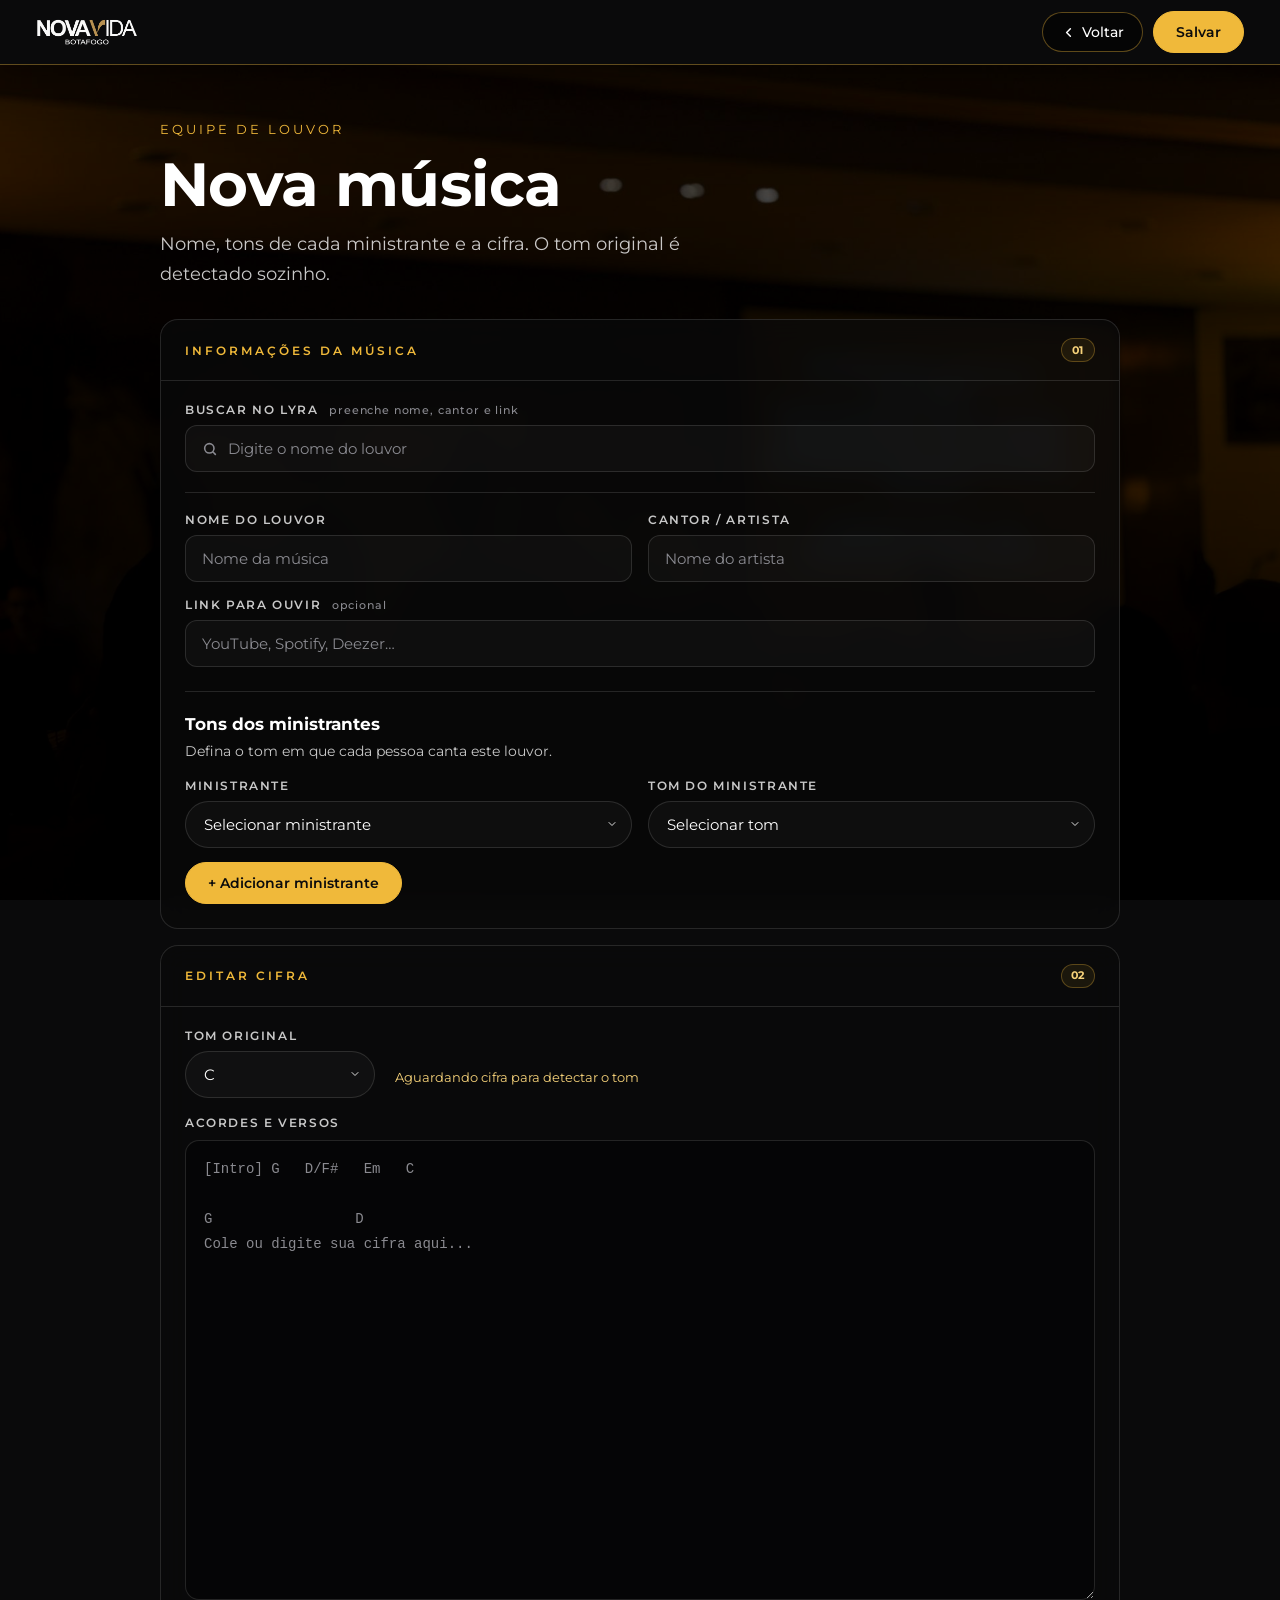
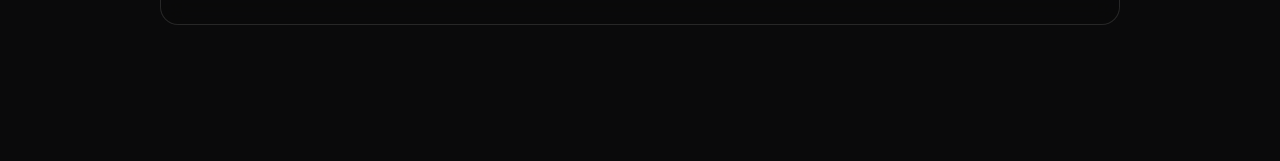
==== commit 76e73970: "Ícone do app com fundo preto, compartilhar culto e prévia do link - Ícones quadrados de fundo preto " ====
--- a/cifras-editor.html
+++ b/cifras-editor.html
@@ -7,7 +7,8 @@
 <meta name="theme-color" content="#0A0A0B">
 <meta name="color-scheme" content="dark">
 <title>Editor de Cifras — Tom Louvores</title>
-<link rel="icon" href="img/logo3.png">
+<link rel="icon" type="image/png" sizes="48x48" href="img/favicon-48.png">
+<link rel="apple-touch-icon" href="img/apple-touch-icon.png">
 <link rel="preconnect" href="https://fonts.googleapis.com">
 <link rel="preconnect" href="https://fonts.gstatic.com" crossorigin>
 <link href="https://fonts.googleapis.com/css2?family=Montserrat:wght@300;400;500;600;700;800&display=swap" rel="stylesheet">
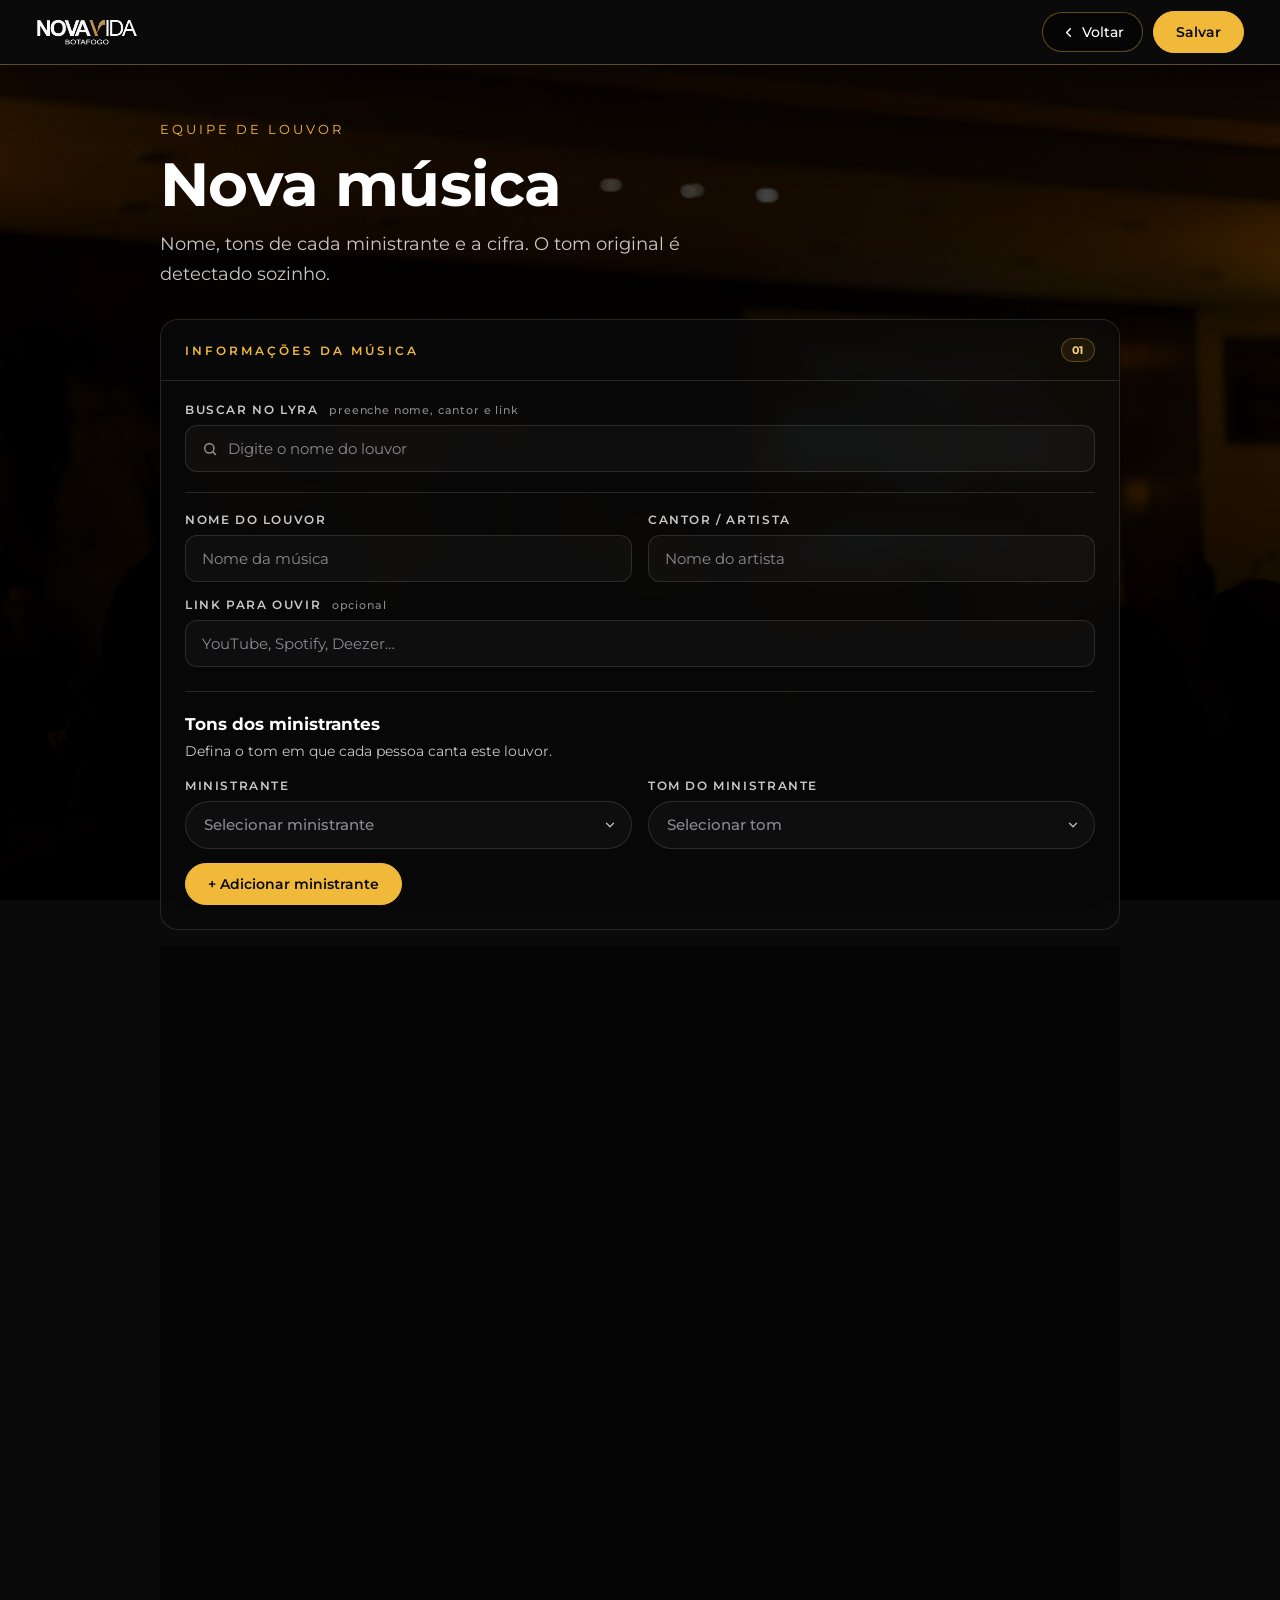
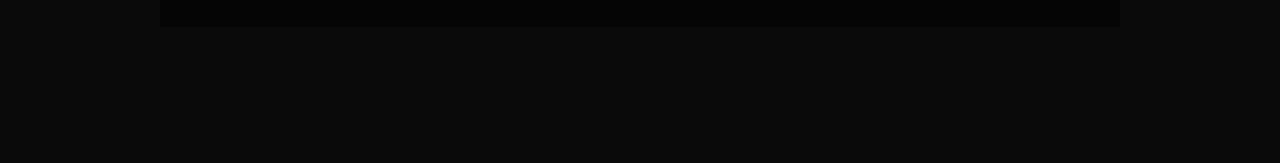
==== commit b07587dc: "Leitor: folhas do celular e título da cifra na linguagem do site css/leitor.css: as folhas Tom, Rola" ====
--- a/cifras-editor.html
+++ b/cifras-editor.html
@@ -16,6 +16,7 @@
   <link rel="stylesheet" href="css/seletores-unificados.css">
   <link rel="stylesheet" href="css/responsivo-global.css">
 <link rel="stylesheet" href="css/tons-mobile.css">
+<link rel="stylesheet" href="css/leitor.css">
 <link rel="stylesheet" href="css/editor.css">
 </head>
 <body class="ce-page">
--- a/css/responsivo-global.css
+++ b/css/responsivo-global.css
@@ -558,6 +558,50 @@
 .lyra-hd-txt { flex: 1 1 auto; min-width: 0; }
 #lyraBox .lyra-hd #lyraSeg { flex: 0 0 auto; }
 
+/* No celular o cabeçalho fixo do leitor é uma linha só, com os
+   botões (Cifra/Letra, setas, editar, chat, tela cheia, fechar). O
+   nome da música e o cantor não moram mais aqui: abrem a própria
+   cifra (.lyra-cab, montado no lyra.js) e rolam com ela. Assim o
+   nome tem a largura inteira e sobra mais tela para a cifra. */
+.lyra-cab { display: none; }
+@media (max-width: 820px), (pointer: coarse) {
+  #lyraBox .lyra-hd { padding: 8px 12px; gap: 0; }
+  #lyraBox .lyra-hd-txt { display: none; }
+  #lyraBox .lyra-hd-acoes {
+    flex: 1 1 auto; min-width: 0;
+    justify-content: space-between; gap: 4px;
+    /* num celular muito estreito (320px) a fileira rola de lado em
+       vez de estourar a tela */
+    overflow-x: auto; scrollbar-width: none;
+  }
+  #lyraBox .lyra-hd-acoes::-webkit-scrollbar { display: none; }
+  #lyraBox .lyra-hd-acoes > * { flex-shrink: 0; }
+  #lyraBox .lyra-hd .lyra-btn { min-width: 36px; height: 38px; padding: 0 6px; }
+  #lyraBox .lyra-hd .lyra-x { padding: 4px 5px; margin-left: 0; }
+  /* [data-modo] e .on só para vencer a regra de 430px mais abaixo,
+     que fixa a largura dos botões Cifra/Letra */
+  #lyraBox .lyra-hd #lyraSeg button[data-modo],
+  #lyraBox .lyra-hd #lyraSeg button[data-modo].on { width: 36px; height: 38px; padding: 0; }
+
+  .lyra-cab { display: block; padding: 14px 0 6px; }
+  .lyra-cab h2 {
+    margin: 0; font-family: var(--font-ui); font-size: 19px; font-weight: 800;
+    letter-spacing: 0; line-height: 1.25; color: var(--paper);
+  }
+  .lyra-cab p { margin: 3px 0 0; font-size: 13px; font-weight: 500; color: var(--gray); }
+  .lyra-cab p:empty { display: none; }
+  .claro .lyra-cab h2 { color: #141414; }
+  .claro .lyra-cab p { color: #6b6b6b; }
+  /* a cifra em páginas (2 colunas) não tem o título solto no meio */
+  #lyraCorpo.colunas .lyra-cab { display: none; }
+}
+@media (max-width: 380px) {
+  #lyraBox .lyra-hd-acoes { gap: 3px; }
+  #lyraBox .lyra-hd .lyra-btn { min-width: 34px; padding: 0 4px; }
+  #lyraBox .lyra-hd #lyraSeg button[data-modo],
+  #lyraBox .lyra-hd #lyraSeg button[data-modo].on { width: 33px; }
+}
+
 /* No celular tudo o mais da barra já mora no menu de opções:
    sem o Cifra/Letra ela ficou vazia, e sai de cena. */
 @media (max-width: 820px), (pointer: coarse) {
--- a/css/tons-mobile.css
+++ b/css/tons-mobile.css
@@ -181,3 +181,106 @@
   .tl-tons-grade.tl-tons-nomes { grid-template-columns: repeat(2, minmax(0, 1fr)); }
   .tl-tons-grade.tl-tons-lista { grid-template-columns: 1fr; }
 }
+
+/* ── o campo de tom/ministrante (js/tons-mobile.js) ──────────────
+   Um visual só em todo o site: pílula, tom no selo dourado (o mesmo
+   dos louvores do culto) e quem canta ao lado. O <select> de
+   verdade fica escondido; o campo o espelha. As classes do select
+   vão junto para cada tela encaixar a largura; o visual é daqui,
+   por isso o .tl-campo.tl-campo e os !important. */
+.tl-campo-original { display: none !important; }
+
+.tl-campo.tl-campo {
+  /* sem !important: regra da tela que esconde o campo (como a do
+     ministrante do culto para quem não está logado) tem que vencer */
+  display: inline-flex;
+  align-items: center;
+  gap: 10px;
+  width: 100%;
+  min-height: 48px;
+  margin: 0;
+  padding: 7px 14px 7px 18px !important;
+  background: rgba(255,255,255,0.03) !important;
+  background-image: none !important;
+  border: 1px solid var(--fio) !important;
+  border-radius: var(--pill, 999px) !important;
+  color: var(--paper);
+  font-family: var(--font-ui);
+  font-size: 15px;
+  font-weight: 500;
+  letter-spacing: 0;
+  line-height: 1.2;
+  text-align: left;
+  cursor: pointer;
+  transition: border-color .15s, background-color .15s;
+  -webkit-tap-highlight-color: transparent;
+}
+.tl-campo.tl-campo:hover:not(:disabled) { border-color: var(--gray2) !important; }
+.tl-campo.tl-campo:focus-visible {
+  outline: none;
+  border-color: var(--gold) !important;
+  box-shadow: 0 0 0 3px rgba(var(--gold-rgb), 0.15);
+}
+.tl-campo.tl-campo:disabled { opacity: .45; cursor: default; }
+
+.tl-campo-valor {
+  flex: 1; min-width: 0;
+  display: flex; align-items: center; gap: 10px;
+  overflow: hidden;
+}
+.tl-campo-vazio { color: var(--gray2); white-space: nowrap; overflow: hidden; text-overflow: ellipsis; }
+.tl-campo-nome  { font-weight: 600; white-space: nowrap; overflow: hidden; text-overflow: ellipsis; }
+.tl-campo-quem  { color: var(--dim); font-size: 14px; white-space: nowrap; overflow: hidden; text-overflow: ellipsis; }
+
+/* o selo do tom: o mesmo .culto-louvor-badge da lista do culto */
+.tl-campo-tom {
+  flex-shrink: 0;
+  font-family: var(--font-tom); font-weight: 700;
+  font-size: 15px; line-height: 1; letter-spacing: 0;
+  color: var(--gold-hi);
+  background: rgba(var(--gold-rgb), 0.10);
+  border: 1px solid var(--line);
+  border-radius: 8px;
+  padding: 6px 8px;
+  min-width: 40px; text-align: center;
+}
+.tl-campo-tom .tom-m { font-size: .8em; }
+
+.tl-campo-seta { flex-shrink: 0; width: 14px; height: 14px; color: var(--gray); }
+
+/* compacto: o ministrante na linha do culto, da largura do nome */
+.tl-campo.tl-campo-compacto {
+  width: auto !important;
+  flex: 0 0 auto !important;
+  min-height: 0;
+  padding: 7px 12px 7px 15px !important;
+  font-size: 14px;
+}
+
+/* filtros do repertório: mesma altura dos outros botões da fila */
+.filtros-row .tl-campo.tl-campo { min-height: 46px; }
+
+/* o painel na fonte do site (antes saía na fonte do sistema) */
+.tl-tons-overlay,
+.tl-tons-overlay button { font-family: var(--font-ui); }
+.tl-tons-topo strong { font-weight: 700; letter-spacing: -0.01em; }
+.tl-tons-opcao { font-family: var(--font-tom); letter-spacing: 0; }
+.tl-tons-grade.tl-tons-largo .tl-tons-opcao { font-family: var(--font-ui); }
+
+/* duas grades seguidas sem título ("Todos os tons" e "Orig."): o mesmo respiro de dentro da grade */
+.tl-tons-grade + .tl-tons-grade { margin-top: 8px; }
+
+/* busca dentro do painel (cantores) */
+.tl-tons-busca {
+  width: 100%; margin: 0 0 14px;
+  padding: 12px 16px;
+  background: rgba(255,255,255,0.04);
+  border: 1px solid #39393d; border-radius: 999px;
+  color: #fff; font-family: var(--font-ui); font-size: 16px;
+  outline: none;
+}
+.tl-tons-busca:focus { border-color: #f0b93a; }
+.tl-tons-opcao[hidden] { display: none; }
+
+/* quem não está logado vê só o nome do ministrante, sem o campo */
+body.read-only .tl-campo.culto-escala-sel { display: none; }
--- a/css/leitor.css
+++ b/css/leitor.css
@@ -0,0 +1,122 @@
+/* ============================================================
+   TOM LOUVORES — o leitor de cifras na linguagem do site
+   Carregar DEPOIS do tons-mobile.css (é o último css do <head>).
+
+   O leitor em si já fala a língua do site: acordes dourados, tags
+   em pílula, barra de vidro. Mas as folhas que sobem de baixo no
+   celular (Tom, Rolagem, Seguir, Instrumento) saíram em outra:
+   quadrados cinza, tom escolhido em branco, sem o dourado. Aqui
+   elas entram no padrão das outras telas — o mesmo das pílulas
+   "Cifra / Letra", dos selos de tom e dos rótulos dourados em
+   caixa alta ("TONS E MINISTRANTES").
+
+   Os estilos originais das folhas moram no opcoes.js; por isso os
+   seletores aqui carregam #lyraBox, para vencerem sem !important.
+   ============================================================ */
+
+/* ── a folha ────────────────────────────────────────────────── */
+#lyraBox .op-rapido {
+  background: var(--black2);
+  border-top: 1px solid var(--line);          /* fio dourado, como o quadro do topo */
+  border-radius: 22px 22px 0 0;
+  padding: 10px 20px calc(24px + env(safe-area-inset-bottom));
+  box-shadow: 0 -18px 50px rgba(0, 0, 0, .55);
+}
+#lyraBox .op-rapido .op-pega {
+  width: 40px; height: 4px; border-radius: 2px;
+  margin: 0 auto 16px; background: rgba(255, 255, 255, .18);
+}
+/* o título da folha é o rótulo dourado do site */
+#lyraBox .op-rapido h4 {
+  margin: 0 0 16px;
+  font-size: 12px; font-weight: 400; letter-spacing: 3px;
+  text-transform: uppercase; color: var(--gold);
+}
+
+/* ── pílulas: o controle genérico das folhas ───────────────── */
+#lyraBox .op-tom-acoes button,
+#lyraBox .op-escolha button {
+  background: rgba(255, 255, 255, .03);
+  border: 1px solid var(--fio);
+  border-radius: var(--pill);
+  color: var(--paper);
+  font-family: var(--font-ui); font-weight: 600; letter-spacing: 0;
+}
+#lyraBox .op-tom-acoes button { font-size: 14px; padding: 12px 8px; }
+#lyraBox .op-tom-acoes .op-restaurar { color: var(--gray); }
+#lyraBox .op-tom-acoes [data-grafia].on,
+#lyraBox .op-escolha button.on {
+  background: var(--gold); border-color: var(--gold); color: var(--on-gold);
+}
+/* lista de escolhas (Seguir, Instrumento): uma pílula por linha */
+#lyraBox .op-escolha { gap: 10px; }
+#lyraBox .op-escolha button {
+  justify-content: center; gap: 10px;
+  font-size: 15px; padding: 15px 18px; text-align: center;
+}
+
+/* ── os tons: os mesmos selos do resto do site ──────────────── */
+#lyraBox .op-tons { gap: 8px; }
+#lyraBox .op-tons button {
+  font-family: var(--font-tom); font-weight: 700; font-size: 15px;
+  color: var(--gold-hi);
+  background: rgba(var(--gold-rgb), .10);
+  border: 1px solid var(--line);
+  border-radius: 10px;
+  padding: 13px 4px;
+}
+#lyraBox .op-tons button.on {
+  background: var(--gold); border-color: var(--gold); color: var(--on-gold);
+}
+
+/* ── rolagem ────────────────────────────────────────────────── */
+#lyraBox .op-rol button { background: var(--gold); color: var(--on-gold); }
+#lyraBox .op-rol input { accent-color: var(--gold); }
+#lyraBox .op-rol-txt { color: var(--gray2); }
+
+/* ── seguir: a linha de estado ──────────────────────────────── */
+#lyraBox .op-seg-estado {
+  margin: -4px 0 16px; font-size: 14px; line-height: 1.45; color: var(--gray);
+}
+
+/* ── fundo claro ────────────────────────────────────────────
+   A classe .claro fica no próprio #lyraBox (e às vezes num pai),
+   por isso cada regra sai nas duas formas. */
+#lyraBox.claro .op-rapido, .claro #lyraBox .op-rapido {
+  background: #F7F3EC; border-top-color: rgba(var(--gold-rgb), .55);
+  box-shadow: 0 -18px 50px rgba(0, 0, 0, .18);
+}
+#lyraBox.claro .op-rapido .op-pega, .claro #lyraBox .op-rapido .op-pega { background: rgba(0, 0, 0, .18); }
+#lyraBox.claro .op-tom-acoes button, .claro #lyraBox .op-tom-acoes button,
+#lyraBox.claro .op-escolha button,   .claro #lyraBox .op-escolha button {
+  background: rgba(0, 0, 0, .04); border-color: rgba(0, 0, 0, .16); color: #242424;
+}
+#lyraBox.claro .op-tom-acoes .op-restaurar, .claro #lyraBox .op-tom-acoes .op-restaurar { color: #6b6b6b; }
+#lyraBox.claro .op-tom-acoes [data-grafia].on, .claro #lyraBox .op-tom-acoes [data-grafia].on,
+#lyraBox.claro .op-escolha button.on,          .claro #lyraBox .op-escolha button.on,
+#lyraBox.claro .op-tons button.on,             .claro #lyraBox .op-tons button.on {
+  background: var(--gold); border-color: var(--gold); color: var(--on-gold);
+}
+#lyraBox.claro .op-tons button, .claro #lyraBox .op-tons button {
+  color: #6E4F05; background: rgba(var(--gold-rgb), .16); border-color: rgba(var(--gold-rgb), .55);
+}
+#lyraBox.claro .op-seg-estado, .claro #lyraBox .op-seg-estado,
+#lyraBox.claro .op-rol-txt,    .claro #lyraBox .op-rol-txt { color: #5a5a5a; }
+
+/* ── o título da cifra (celular), no molde do topo das páginas ──
+   "EQUIPE DE LOUVOR / Repertório" vira "FERNANDINHO / Galileu":
+   o cantor em cima, dourado e espaçado; o nome grande embaixo. */
+@media (max-width: 820px), (pointer: coarse) {
+  #lyraCorpo .lyra-cab { display: flex; flex-direction: column; padding: 16px 0 10px; }
+  #lyraCorpo .lyra-cab p {
+    order: -1; margin: 0 0 6px;
+    font-size: 12px; font-weight: 400; letter-spacing: 3px;
+    text-transform: uppercase; color: var(--gold);
+  }
+  #lyraCorpo .lyra-cab h2 {
+    font-size: 24px; font-weight: 800; letter-spacing: -0.01em; line-height: 1.15;
+    color: var(--paper);
+  }
+  #lyraBox.claro .lyra-cab h2, .claro #lyraCorpo .lyra-cab h2 { color: #141414; }
+  #lyraBox.claro .lyra-cab p,  .claro #lyraCorpo .lyra-cab p  { color: #8a6a12; }
+}
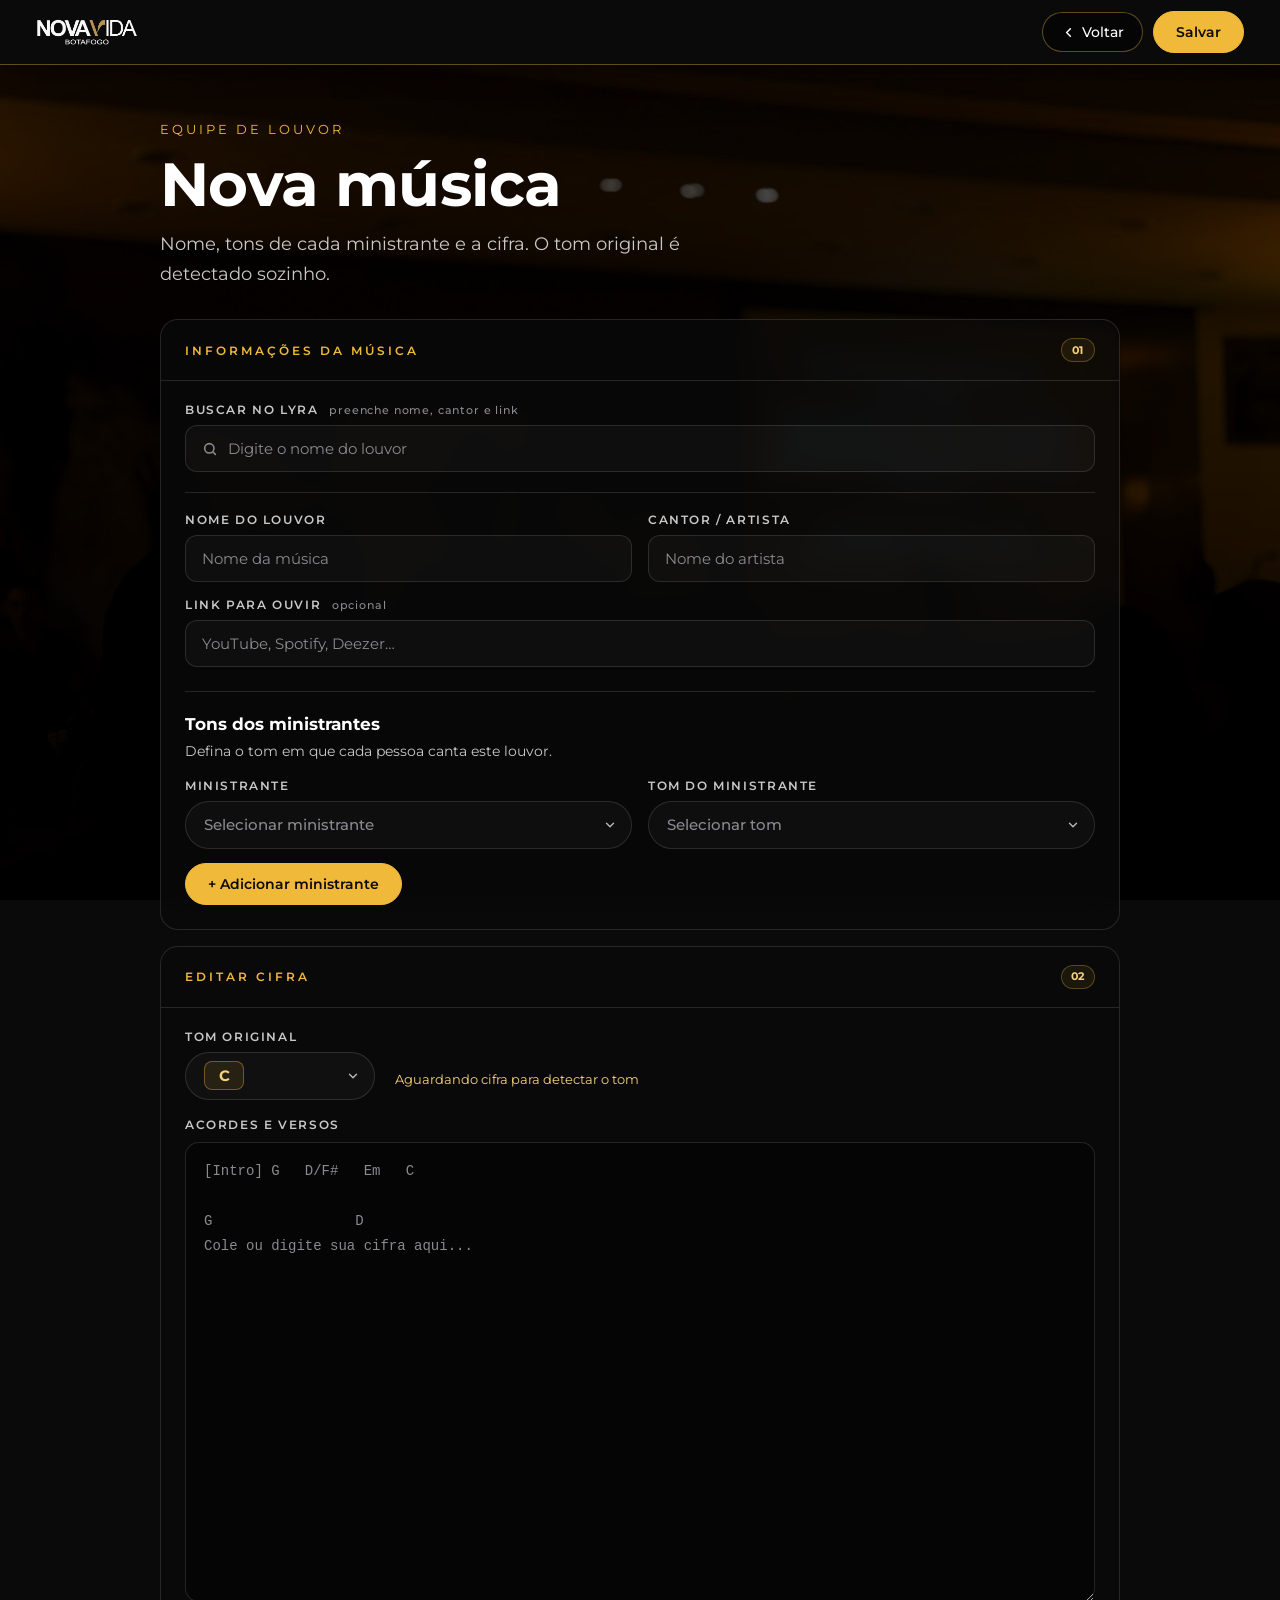
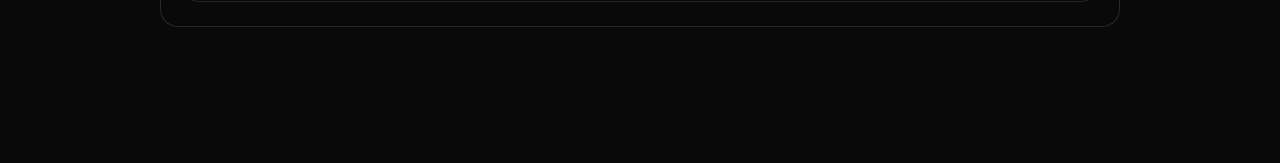
==== commit fa004a80: "Editor: cifra colada do iPhone/iPad com codificação de endereço (%20) é decodificada Copiar a cifra " ====
--- a/cifras-editor.html
+++ b/cifras-editor.html
@@ -741,6 +741,7 @@
 <script src="js/editor-lyra.js"></script>
 <script src="js/editor-origem-sugestoes.js"></script>
 <script src="js/tons-mobile.js"></script>
+<script src="js/editor-colar.js"></script>
 </body>
 </html>
 
--- a/css/leitor.css
+++ b/css/leitor.css
@@ -120,3 +120,49 @@
   #lyraBox.claro .lyra-cab h2, .claro #lyraCorpo .lyra-cab h2 { color: #141414; }
   #lyraBox.claro .lyra-cab p,  .claro #lyraCorpo .lyra-cab p  { color: #8a6a12; }
 }
+
+/* ── a faixa "usar este tom neste culto" (js/tom-escalado.js) ── */
+#lyraCorpo .te-banner {
+  position: sticky; top: 0; z-index: 5;
+  display: flex; align-items: center; gap: 10px;
+  margin: 0 0 12px; padding: 9px 10px 9px 12px;
+  background: var(--black2);
+  border: 1px solid var(--line); border-radius: 14px;
+  box-shadow: 0 8px 24px rgba(0, 0, 0, .35);
+  font-family: var(--font-ui);
+}
+#lyraCorpo .te-tom {
+  flex-shrink: 0; font-family: var(--font-tom); font-weight: 700; font-size: 15px;
+  color: var(--gold-hi); background: rgba(var(--gold-rgb), .10);
+  border: 1px solid var(--line); border-radius: 8px; padding: 6px 8px; min-width: 40px; text-align: center;
+}
+#lyraCorpo .te-txt { flex: 1; min-width: 0; font-size: 13px; line-height: 1.3; color: var(--paper); }
+#lyraCorpo .te-txt b { font-weight: 700; }
+#lyraCorpo .te-txt small { display: block; margin-top: 2px; font-size: 11.5px; color: var(--gray2); }
+#lyraCorpo .te-salvar {
+  flex-shrink: 0; background: var(--gold); border: none; border-radius: var(--pill);
+  color: var(--on-gold); font-family: var(--font-ui); font-size: 13px; font-weight: 700;
+  padding: 9px 14px; cursor: pointer;
+}
+#lyraCorpo .te-salvar:disabled { opacity: .6; }
+#lyraCorpo .te-x {
+  flex-shrink: 0; width: 32px; height: 32px; background: none; border: none;
+  color: var(--gray); font-size: 13px; cursor: pointer;
+}
+#lyraBox.claro .te-banner, .claro #lyraCorpo .te-banner { background: #F7F3EC; box-shadow: 0 8px 24px rgba(0, 0, 0, .14); }
+#lyraBox.claro .te-txt,    .claro #lyraCorpo .te-txt    { color: #1c1c1c; }
+#lyraBox.claro .te-tom,    .claro #lyraCorpo .te-tom    { color: #6E4F05; background: rgba(var(--gold-rgb), .16); }
+
+/* ── o menu Opções, na mesma linguagem ──────────────────────── */
+#lyraBox .op-hd h4 { color: var(--gold); font-weight: 400; letter-spacing: 3px; font-size: 12px; }
+#lyraBox .op-grupo { background: rgba(255, 255, 255, .02); border-color: var(--fio); border-radius: 14px; }
+#lyraBox .op-linha + .op-linha { border-top-color: var(--fio); }
+#lyraBox .op-painel .op-topo { border-bottom-color: var(--fio); }
+#lyraBox .op-controle select.op-sel {
+  background-color: rgba(255, 255, 255, .03); border: 1px solid var(--fio);
+  border-radius: var(--pill); color: var(--paper);
+}
+#lyraBox .op-controle input[type="checkbox"] { accent-color: var(--gold); }
+#lyraBox .op-controle .lyra-btn { background: rgba(255, 255, 255, .03); border-color: var(--fio); }
+#lyraBox.claro .op-grupo, .claro #lyraBox .op-grupo { background: rgba(0, 0, 0, .02); border-color: rgba(0, 0, 0, .12); }
+#lyraBox.claro .op-linha + .op-linha, .claro #lyraBox .op-linha + .op-linha { border-top-color: rgba(0, 0, 0, .10); }
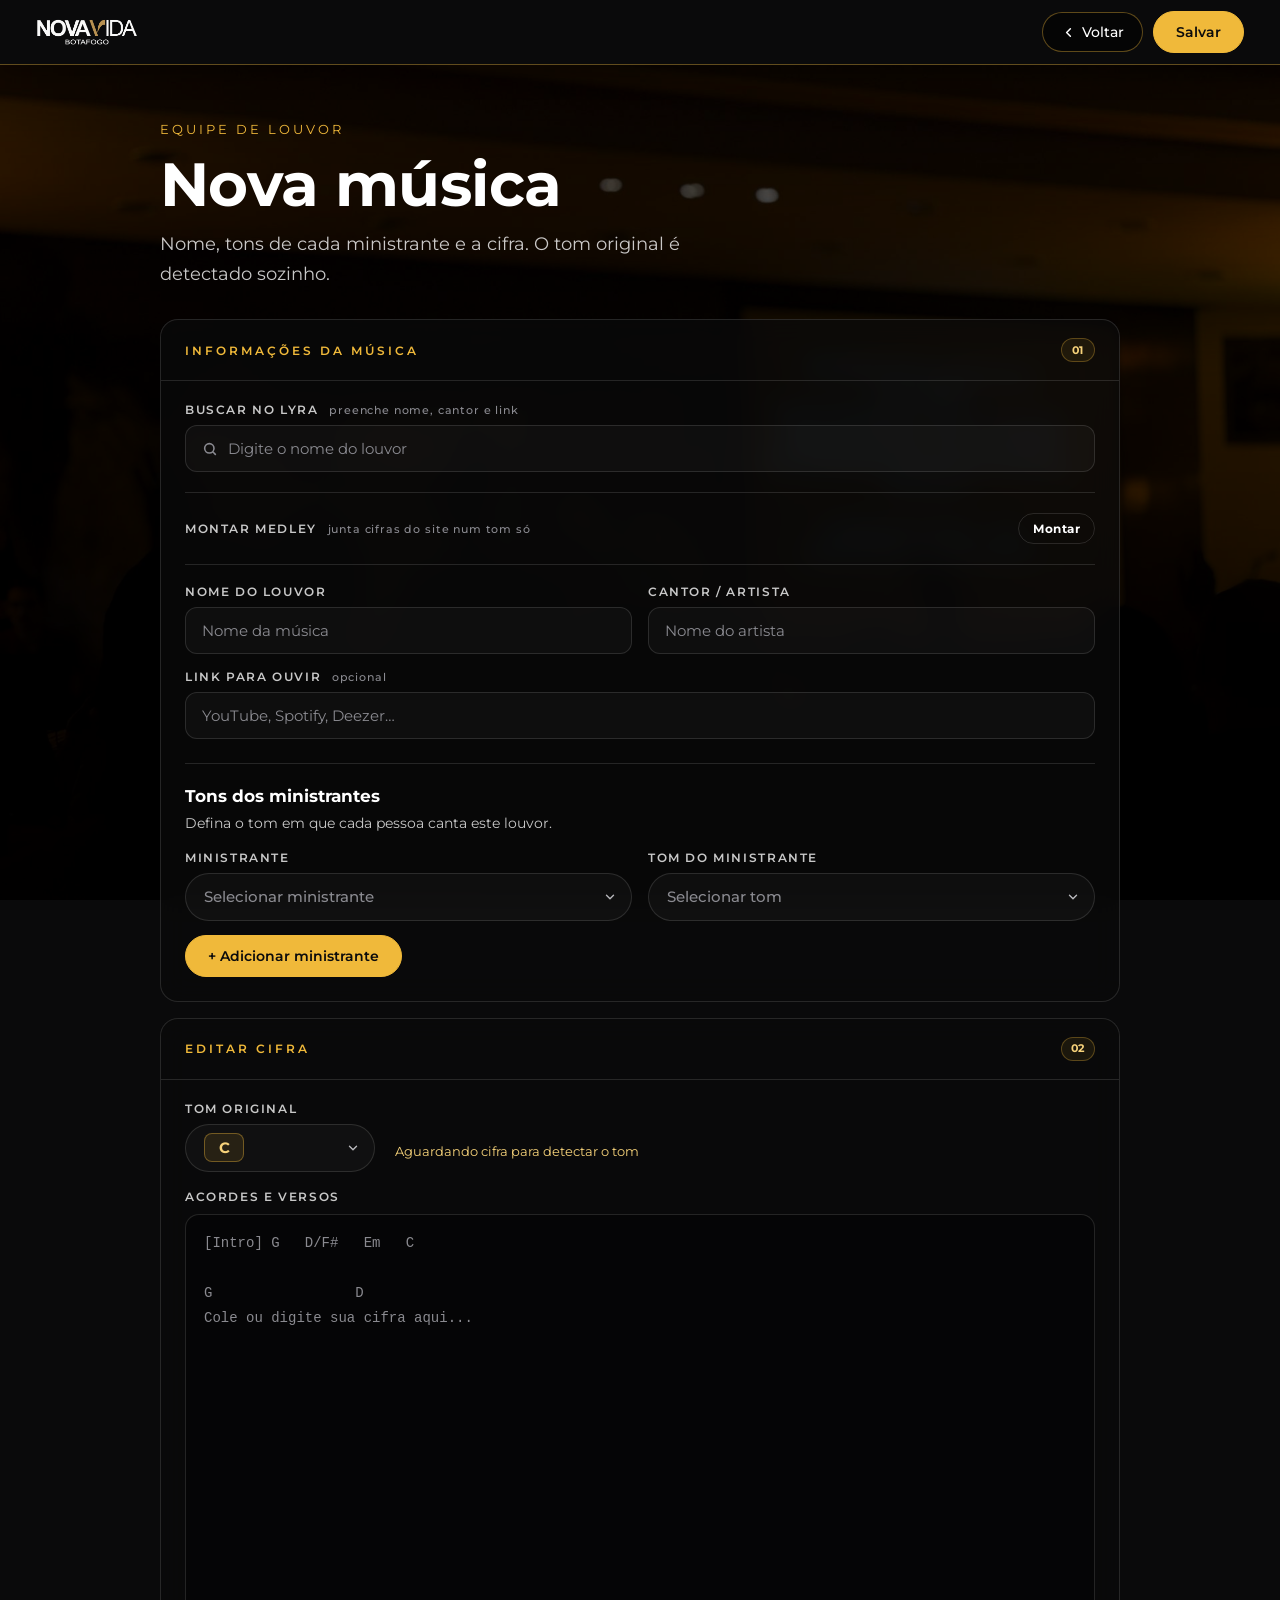
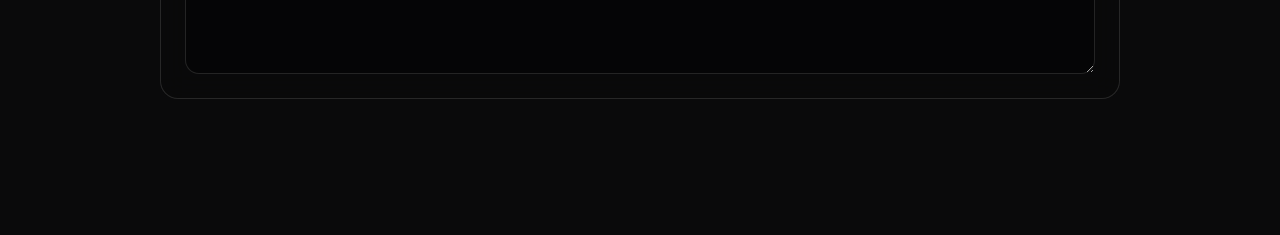
==== commit 53dcd2a1: "Editor: montar medley a partir de cifras do site, todas no mesmo tom Bloco "Montar medley" no editor" ====
--- a/cifras-editor.html
+++ b/cifras-editor.html
@@ -739,6 +739,7 @@
 </script>
 <script src="js/cifras-publicar.js"></script>
 <script src="js/editor-lyra.js"></script>
+<script src="js/editor-medley.js"></script>
 <script src="js/editor-origem-sugestoes.js"></script>
 <script src="js/tons-mobile.js"></script>
 <script src="js/editor-colar.js"></script>
--- a/css/leitor.css
+++ b/css/leitor.css
@@ -166,3 +166,221 @@
 #lyraBox .op-controle .lyra-btn { background: rgba(255, 255, 255, .03); border-color: var(--fio); }
 #lyraBox.claro .op-grupo, .claro #lyraBox .op-grupo { background: rgba(0, 0, 0, .02); border-color: rgba(0, 0, 0, .12); }
 #lyraBox.claro .op-linha + .op-linha, .claro #lyraBox .op-linha + .op-linha { border-top-color: rgba(0, 0, 0, .10); }
+
+/* ── Opções no celular: central de controle ───────────────────
+   Tom, Rolagem e Transmitir têm botão próprio na barra de baixo
+   (com as próprias folhas): no menu eram repetição e saem. O que
+   fica são os ajustes de leitura, em cartões deitados (ícone à
+   esquerda, nome e estado à direita), dois por linha quando o
+   controle é um toque, inteiros quando o controle é largo:
+     Tamanho ·· | Fundo | Quebrar | Instrumento | Notação |
+     Capotraste ·· | Afinador | Metrônomo
+   Nos cartões de um toque o cartão inteiro é o botão e o estado
+   fica escrito nele (js/opcoes-azulejos.js). Cabe na tela sem
+   rolar. Os grupos do opcoes.js viram transparentes (display:
+   contents) para os cartões se ordenarem entre si. */
+@media (max-width: 820px), (pointer: coarse) {
+  #lyraBox .op-painel {
+    display: grid; grid-template-columns: 1fr 1fr; gap: 10px; align-content: start;
+  }
+  #lyraBox .op-painel .op-topo, #lyraBox .op-painel .op-rodape { grid-column: 1 / -1; }
+  #lyraBox .op-painel .op-topo { margin-bottom: 0; }
+  #lyraBox .op-painel .op-grupo { display: contents; }
+
+  /* repetidos na barra de baixo */
+  #lyraBox .op-painel #opLinhaTom,
+  #lyraBox .op-painel #opLinhaRolagem,
+  #lyraBox .op-painel #snLinha { display: none; }
+
+  /* o cartão: deitado. Tudo alinhado pelo topo e cada texto numa
+     linha só (com reticências se não couber): assim os cartões
+     vizinhos ficam com ícone, nome e estado na mesma altura. */
+  #lyraBox .op-painel .op-linha {
+    display: grid; grid-template-columns: 32px minmax(0, 1fr); column-gap: 10px; row-gap: 2px;
+    align-items: start; align-content: start;
+    min-height: 66px; padding: 14px 12px 12px;
+    background: var(--black2); border: 1px solid var(--fio); border-radius: 16px;
+  }
+  #lyraBox .op-painel .op-ico { grid-column: 1; grid-row: 1 / span 2; width: 32px; height: 32px; border-radius: 10px; margin: 0; }
+  /* o nome cabe em uma linha; se não couber, quebra em duas (nunca "…") */
+  #lyraBox .op-painel .op-nome {
+    grid-column: 2; grid-row: 1; min-width: 0;
+    font-size: 14px; font-weight: 700; color: var(--paper); line-height: 17px;
+    white-space: normal; overflow: hidden;
+    display: -webkit-box; -webkit-line-clamp: 2; -webkit-box-orient: vertical;
+    overflow-wrap: anywhere;
+  }
+  @media (max-width: 380px) { #lyraBox .op-painel .op-nome { font-size: 13px; } }
+  /* celular muito estreito: as ferramentas, uma por linha, para
+     "Metrônomo" não partir no meio */
+  @media (max-width: 340px) {
+    #lyraBox .op-painel #opLinhaAfinador, #lyraBox .op-painel #opLinhaMetronomo { grid-column: 1 / -1; }
+  }
+  #lyraBox .op-painel .op-sub  {
+    grid-column: 2; grid-row: 2; display: block; min-width: 0;
+    font-size: 12px; color: var(--gray2); line-height: 15px;
+    white-space: nowrap; overflow: hidden; text-overflow: ellipsis;
+  }
+  #lyraBox .op-painel .op-controle { grid-column: 1 / -1; grid-row: 3; width: 100%; margin-top: 8px; justify-content: flex-start; flex-wrap: wrap; gap: 8px; }
+
+  /* ordem de uso */
+  #lyraBox .op-painel .op-linha:has(#lyraMenos) { order: 1; }
+  #lyraBox .op-painel #opLinhaTema { order: 2; }
+  #lyraBox .op-painel .op-linha:has(#lyraQuebraBtn) { order: 3; }
+  #lyraBox .op-painel #opLinhaInst { order: 4; }
+  #lyraBox .op-painel #opLinhaGraus { order: 5; }
+  #lyraBox .op-painel #opLinhaCapo { order: 6; }
+  #lyraBox .op-painel #opLinhaEditar { order: 7; grid-column: 1 / -1; }
+  #lyraBox .op-painel #opLinhaAfinador { order: 8; }
+  #lyraBox .op-painel #opLinhaMetronomo { order: 9; }
+  #lyraBox .op-painel .op-linha { order: 9; }   /* qualquer outra: no fim */
+  #lyraBox .op-painel .op-rodape { order: 99; }
+
+  /* inteiros, com o controle à direita: Tamanho e Capotraste */
+  #lyraBox .op-painel .op-linha:has(#lyraMenos),
+  #lyraBox .op-painel #opLinhaCapo {
+    grid-column: 1 / -1; grid-template-columns: 34px 1fr auto;
+  }
+  #lyraBox .op-painel .op-linha:has(#lyraMenos) .op-controle,
+  #lyraBox .op-painel #opLinhaCapo .op-controle {
+    grid-column: 3; grid-row: 1 / span 2; width: auto; margin: 0; align-self: center; justify-content: flex-end; flex-wrap: nowrap;
+  }
+
+  /* um toque: o cartão inteiro é o botão; o controle some e o
+     estado fica escrito; aceso quando ligado */
+  #lyraBox .op-painel .op-linha.op-azulejo { cursor: pointer; -webkit-tap-highlight-color: transparent; }
+  #lyraBox .op-painel .op-linha.op-azulejo:active { background: var(--black3); }
+  #lyraBox .op-painel .op-linha.op-azulejo .op-controle { display: none; }
+  #lyraBox .op-painel .op-linha.op-azulejo.op-ligado { border-color: var(--line); background: rgba(var(--gold-rgb), .06); }
+  #lyraBox .op-painel .op-linha.op-azulejo.op-ligado .op-sub { color: var(--gold); font-weight: 600; }
+  #lyraBox .op-painel .op-linha.op-abre .op-nome::after { content: " ›"; color: var(--gray2); font-weight: 400; }
+  /* nas ferramentas a legenda é só descrição: sai, e o nome centra no ícone */
+  #lyraBox .op-painel #opLinhaAfinador .op-sub, #lyraBox .op-painel #opLinhaMetronomo .op-sub { display: none; }
+  #lyraBox .op-painel #opLinhaAfinador .op-ico, #lyraBox .op-painel #opLinhaMetronomo .op-ico { grid-row: 1; }
+  #lyraBox .op-painel #opLinhaAfinador .op-nome, #lyraBox .op-painel #opLinhaMetronomo .op-nome { align-self: center; line-height: 34px; }
+  /* o lápis sai do cabeçalho (lotado) e vira um cartão aqui */
+  #lyraBox .lyra-hd #lyraEditar { display: none !important; }
+
+  #lyraBox.claro .op-painel .op-linha, .claro #lyraBox .op-painel .op-linha { background: #FBF8F2; border-color: rgba(0, 0, 0, .12); }
+  #lyraBox.claro .op-painel .op-nome,  .claro #lyraBox .op-painel .op-nome  { color: #1c1c1c; }
+  #lyraBox.claro .op-painel .op-linha.op-azulejo:active, .claro #lyraBox .op-painel .op-linha.op-azulejo:active { background: #EFE9DF; }
+  #lyraBox.claro .op-painel .op-linha.op-azulejo.op-ligado, .claro #lyraBox .op-painel .op-linha.op-azulejo.op-ligado { background: rgba(var(--gold-rgb), .10); }
+}
+
+/* ── cabeçalho do leitor no celular: botões alinhados ────────────
+   O Cifra/Letra tinha 4px de respiro em volta (ficava 46px alto
+   ao lado de botões de 38px) e o × era um x solto, sem a pílula.
+   Agora todos têm 38px e a mesma pílula. */
+@media (max-width: 820px), (pointer: coarse) {
+  #lyraBox .lyra-hd #lyraSeg { padding: 0; height: 38px; border-radius: 999px; align-items: stretch; }
+  #lyraBox .lyra-hd #lyraSeg button[data-modo],
+  #lyraBox .lyra-hd #lyraSeg button[data-modo].on { height: 36px; margin: 0; }
+  #lyraBox .lyra-hd .lyra-x {
+    width: 38px; height: 38px; padding: 0; margin: 0;
+    display: inline-flex; align-items: center; justify-content: center;
+    background: rgba(255, 255, 255, .03); border: 1px solid var(--fio); border-radius: 999px;
+    color: var(--paper); font-size: 15px; line-height: 1;
+  }
+  #lyraBox.claro .lyra-hd .lyra-x, .claro #lyraBox .lyra-hd .lyra-x { background: rgba(0, 0, 0, .04); border-color: rgba(0, 0, 0, .14); color: #242424; }
+}
+
+/* ── app instalado: sem botão de tela cheia ─────────────────────
+   Instalado na tela inicial o site já abre sem barra do navegador;
+   o botão não faria nada. html.app-instalado vem do
+   js/opcoes-azulejos.js (cobre o iPhone, que não responde ao
+   display-mode). */
+@media (display-mode: standalone), (display-mode: fullscreen) {
+  #lyraTelaBtn { display: none !important; }
+}
+html.app-instalado #lyraTelaBtn { display: none !important; }
+
+/* ── Opções no computador: os mesmos cartões, numa coluna ────────
+   A coluna lateral (320–380px) ganha o desenho do celular: cada
+   ajuste é um cartão com ícone, nome e estado; nos liga/desliga o
+   cartão inteiro é o botão (js/opcoes-azulejos.js); os de controle
+   largo (Tom, Rolagem, Tamanho, Notação, Capotraste) mostram o
+   controle à direita. Ordem de uso. Tom, Rolagem e Transmitir
+   ficam aqui porque no computador não há a barra de baixo. */
+@media (min-width: 821px) and (pointer: fine) {
+  #lyraBox .op-painel .op-grupo { display: contents; }
+  #lyraBox .op-painel .op-topo { order: 0; }
+  #lyraBox .op-painel .op-rodape { order: 99; }
+
+  #lyraBox .op-painel .op-linha {
+    display: grid; grid-template-columns: 30px minmax(0, 1fr) auto; column-gap: 10px; row-gap: 1px;
+    align-items: center; align-content: center;
+    min-height: 58px; padding: 10px 12px; margin-bottom: 8px;
+    background: var(--black2); border: 1px solid var(--fio); border-radius: 14px;
+  }
+  #lyraBox .op-painel .op-linha + .op-linha { border-top: 1px solid var(--fio); }
+  #lyraBox .op-painel .op-ico {
+    grid-column: 1; grid-row: 1 / span 2; width: 30px; height: 30px; border-radius: 9px;
+    display: flex; align-items: center; justify-content: center;
+    color: var(--gold); background: rgba(var(--gold-rgb), .10); border: 1px solid rgba(var(--gold-rgb), .22);
+  }
+  #lyraBox .op-painel .op-nome { grid-column: 2; grid-row: 1; min-width: 0; font-size: 13.5px; font-weight: 700; color: var(--paper); line-height: 16px; }
+  #lyraBox .op-painel .op-sub  { grid-column: 2; grid-row: 2; display: none; min-width: 0; font-size: 11.5px; color: var(--gray2); line-height: 14px; white-space: nowrap; overflow: hidden; text-overflow: ellipsis; }
+  #lyraBox .op-painel .op-controle, #lyraBox .op-painel .op-valor { grid-column: 3; grid-row: 1 / span 2; justify-content: flex-end; }
+  /* a rolagem: o controle de velocidade embaixo, na largura toda */
+  #lyraBox .op-painel #opLinhaRolagem .op-controle { grid-column: 1 / -1; grid-row: 3; width: 100%; margin-top: 8px; justify-content: flex-start; }
+  #lyraBox .op-painel #opLinhaRolagem .op-controle input[type="range"] { flex: 1; }
+
+  /* ordem de uso */
+  #lyraBox .op-painel #opLinhaTom { order: 1; }
+  #lyraBox .op-painel #opLinhaRolagem { order: 2; }
+  #lyraBox .op-painel .op-linha:has(#lyraMenos) { order: 3; }
+  #lyraBox .op-painel #opLinhaTema { order: 4; }
+  #lyraBox .op-painel .op-linha:has(#lyraQuebraBtn) { order: 5; }
+  #lyraBox .op-painel #opLinhaInst { order: 6; }
+  #lyraBox .op-painel #opLinhaGraus { order: 7; }
+  #lyraBox .op-painel #opLinhaCapo { order: 8; }
+  #lyraBox .op-painel #snLinha { order: 9; }
+  #lyraBox .op-painel #opLinhaAfinador { order: 10; }
+  #lyraBox .op-painel #opLinhaMetronomo { order: 11; }
+  #lyraBox .op-painel .op-linha { order: 12; }
+
+  /* liga/desliga e ferramentas: o cartão é o botão, o estado fica escrito */
+  #lyraBox .op-painel .op-linha.op-azulejo { cursor: pointer; }
+  #lyraBox .op-painel .op-linha.op-azulejo:hover { border-color: var(--gray3); }
+  #lyraBox .op-painel .op-linha.op-azulejo .op-controle { display: none; }
+  #lyraBox .op-painel .op-linha.op-azulejo .op-sub { display: block; }
+  #lyraBox .op-painel .op-linha.op-azulejo.op-ligado { border-color: var(--line); background: rgba(var(--gold-rgb), .06); }
+  #lyraBox .op-painel .op-linha.op-azulejo.op-ligado .op-sub { color: var(--gold); font-weight: 600; }
+  #lyraBox .op-painel .op-linha.op-abre .op-nome::after { content: " ›"; color: var(--gray2); font-weight: 400; }
+  #lyraBox .op-painel #opLinhaAfinador .op-sub, #lyraBox .op-painel #opLinhaMetronomo .op-sub { display: none; }
+  #lyraBox .op-painel #opLinhaAfinador .op-ico, #lyraBox .op-painel #opLinhaMetronomo .op-ico { grid-row: 1; }
+
+  #lyraBox.claro .op-painel .op-linha, .claro #lyraBox .op-painel .op-linha { background: #FBF8F2; border-color: rgba(0, 0, 0, .12); }
+  #lyraBox.claro .op-painel .op-nome,  .claro #lyraBox .op-painel .op-nome  { color: #1c1c1c; }
+  #lyraBox.claro .op-painel .op-linha.op-azulejo.op-ligado, .claro #lyraBox .op-painel .op-linha.op-azulejo.op-ligado { background: rgba(var(--gold-rgb), .10); }
+}
+
+/* ── computador com o menu recolhido ─────────────────────────────
+   O botão Opções mora no cabeçalho (js/opcoes-azulejos.js), só com
+   o ícone, como os vizinhos. E a barra de controles de baixo do
+   cabeçalho, que ficou vazia depois que tudo foi para o menu, some
+   em vez de deixar uma faixa em branco. */
+@media (min-width: 821px) and (pointer: fine) {
+  #lyraBox .lyra-hd-acoes #opBtn { border-radius: 999px; min-width: 40px; padding: 0 12px; }
+  #lyraBox .lyra-hd-acoes #opBtn .op-abrir-txt { display: none; }
+  #lyraBox .lyra-barra:not(:has(.lyra-grupo > *)) { display: none; }
+}
+
+/* ── toque (celular e iPad): seleção de texto só na cifra ────────
+   Segurar o dedo em botões, títulos e rótulos selecionava texto e
+   abria o menu de copiar do sistema no meio do uso. Agora só o
+   texto da cifra aberta (e os campos de digitar) aceita seleção. */
+@media (pointer: coarse) {
+  body { -webkit-user-select: none; user-select: none; -webkit-touch-callout: none; }
+  #lyraCorpo .lyra-pre, #lyraCorpo .lyra-cab,
+  input, textarea, [contenteditable="true"] {
+    -webkit-user-select: text; user-select: text; -webkit-touch-callout: default;
+  }
+  a { -webkit-touch-callout: default; }
+
+  /* O campo da cifra (editor e modal) com letra de 16px: abaixo
+     disso o iPhone dá zoom na página inteira ao tocar no campo, e
+     ela fica deslocada depois. 16px é o limite em que ele não faz
+     isso. No computador o campo segue com a letra de código menor. */
+  #cifra, #cifraTextoIntegrado, .ce-page textarea { font-size: 16px !important; }
+}
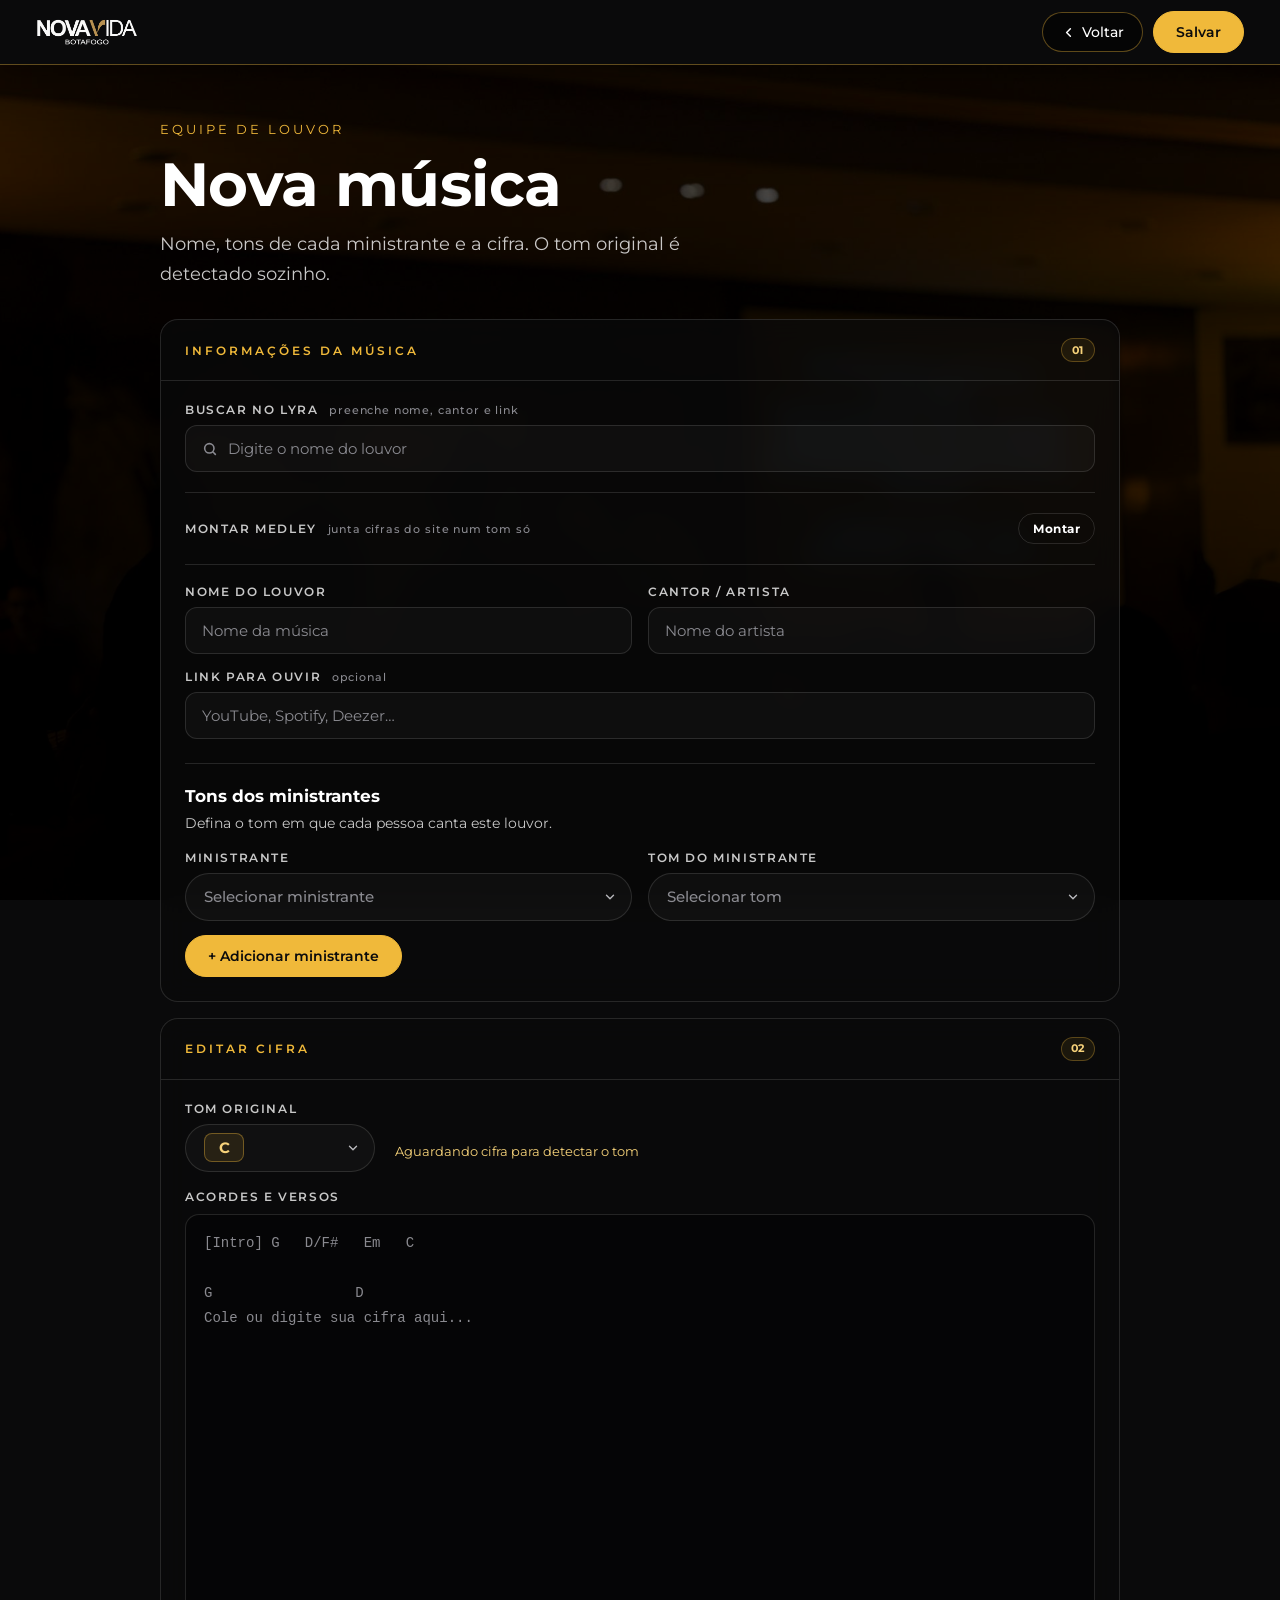
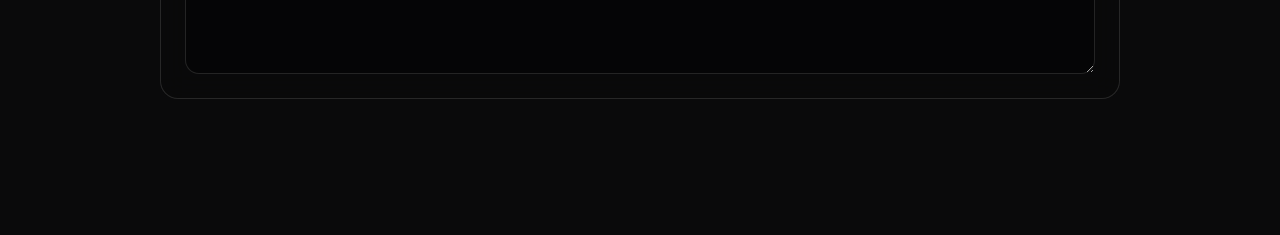
==== commit 8836855c: "Editor: música nova sem nome não vira rascunho Colar uma cifra sem dar nome deixava um rascunho sem " ====
--- a/cifras-editor.html
+++ b/cifras-editor.html
@@ -302,6 +302,15 @@
     if (window.tlEditorCarregando || window.tlRascunhoPausado) return;
     const STORAGE = window.tlRascunhoChave;
 
+    //  Música nova sem nome não vira rascunho: colar uma cifra só
+    //  para olhar deixava um rascunho sem título, que reaparecia na
+    //  próxima "Nova música". Com o nome preenchido, grava normal.
+    if (STORAGE.endsWith("_nova") && !$("titulo").value.trim()) {
+      try { localStorage.removeItem(STORAGE); } catch (_) {}
+      $("resultado").textContent = "Dê um nome à música para o rascunho ser guardado.";
+      return;
+    }
+
     const dados = {
       titulo: $("titulo").value,
       artista: $("artista").value,
@@ -613,6 +622,11 @@
   $("rascunho").addEventListener("click", () => {
     if (window.tlEditorCarregando || window.tlRascunhoPausado) return;
     const DRAFT = window.tlRascunhoChave;
+    //  música nova sem nome: nada de rascunho (ver o outro ouvinte)
+    if (DRAFT.endsWith("_nova") && !$("titulo").value.trim()) {
+      try { localStorage.removeItem(DRAFT); localStorage.removeItem(STORAGE); } catch (_) {}
+      return;
+    }
 
     try {
       const dados = JSON.parse(localStorage.getItem(DRAFT) || "{}");
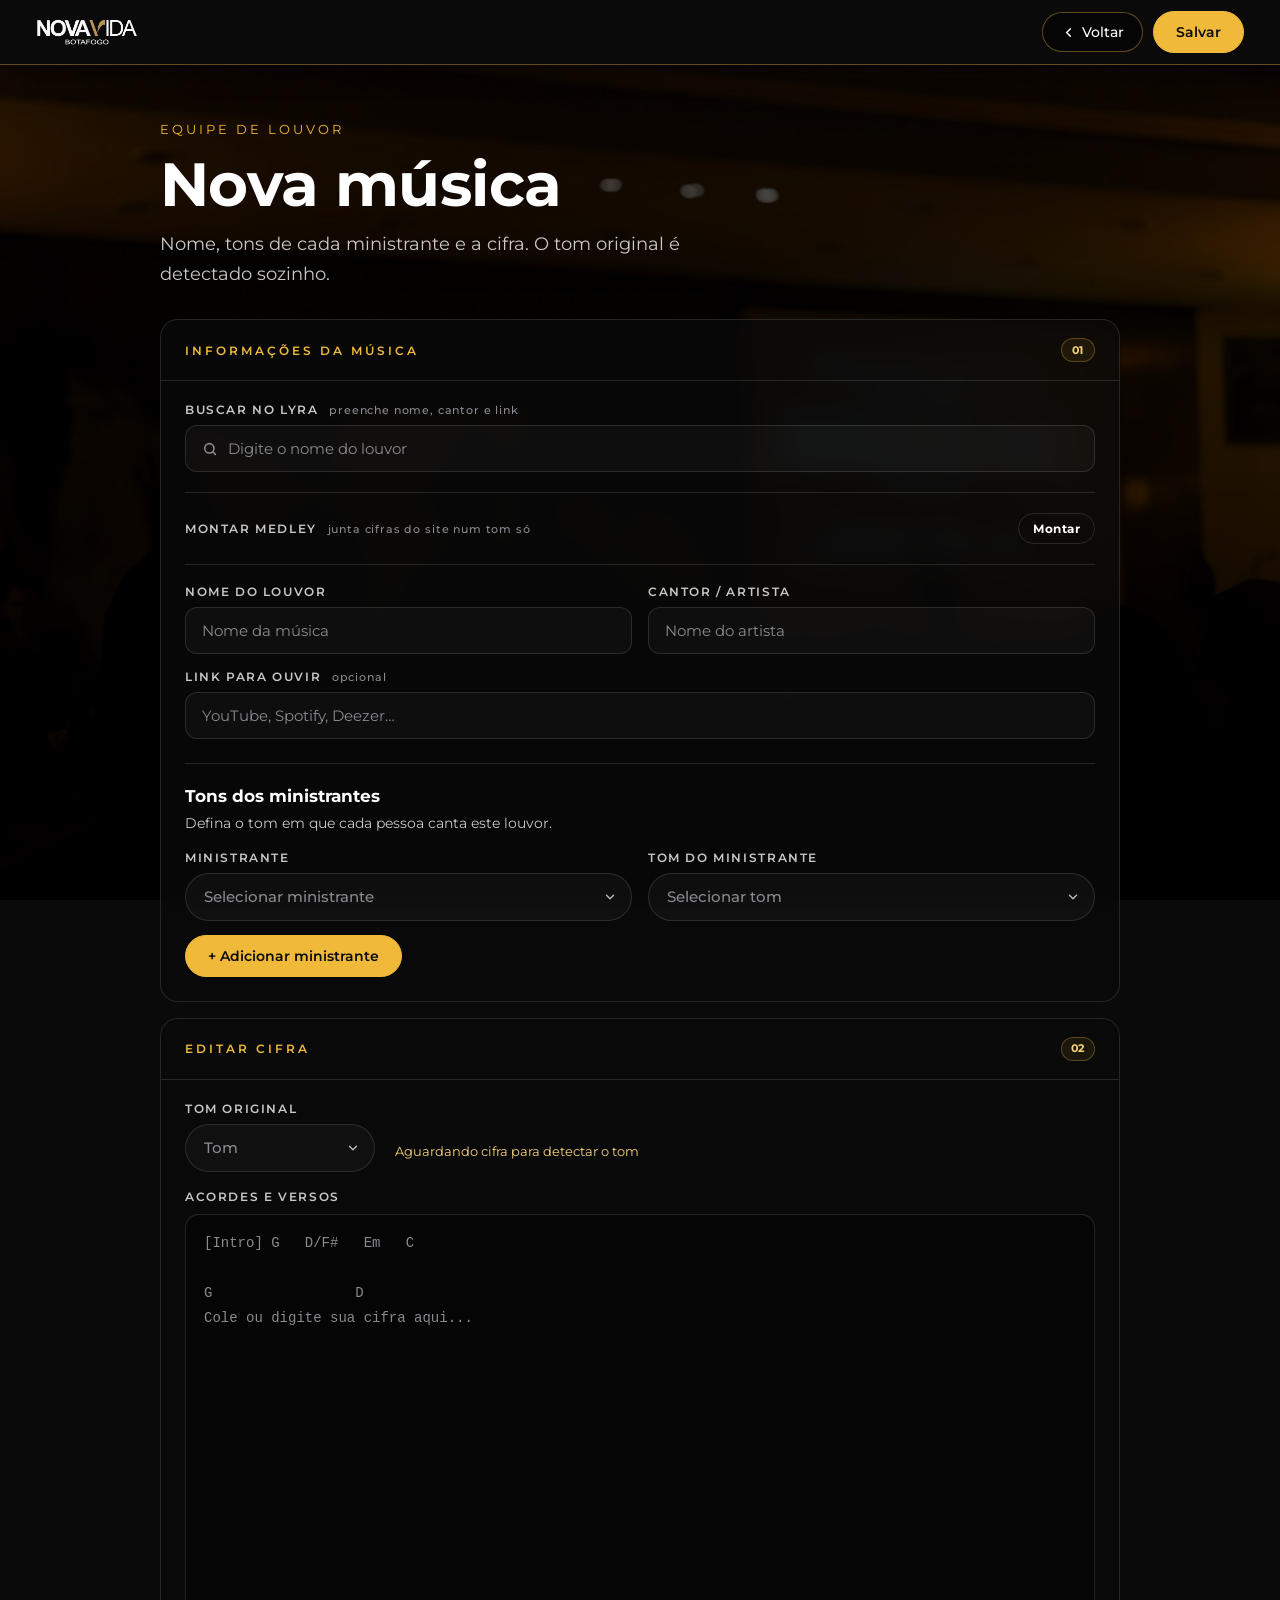
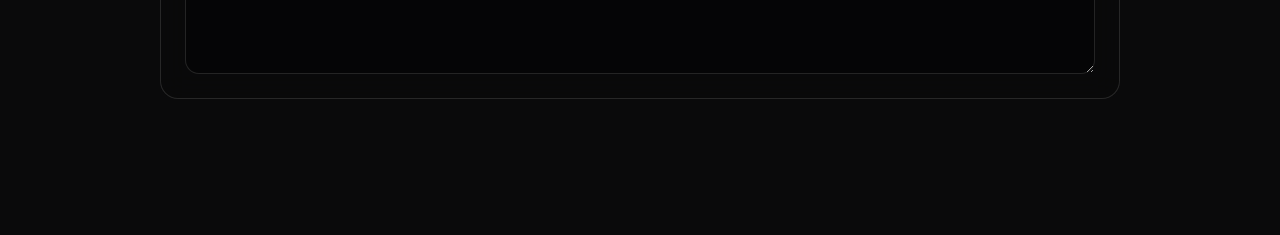
==== commit 6be54366: "Editor: música existente abre preenchida na hora, com as cópias do aparelho; Tom começa vazio Ao edi" ====
--- a/cifras-editor.html
+++ b/cifras-editor.html
@@ -247,6 +247,12 @@
     "F#m","Gbm","Gm","G#m","Abm","Am","A#m","Bbm","Bm"
   ];
 
+  //  Começa sem tom escolhido: antes a lista abria em "C" e, até a
+  //  cifra chegar do banco, parecia que a música era em C.
+  const vazio = document.createElement("option");
+  vazio.value = "";
+  vazio.textContent = "Tom";
+  $("tom").appendChild(vazio);
   for (const t of tons) {
     const option = document.createElement("option");
     option.value = t;
@@ -373,6 +379,29 @@
     window.tlEditorCarregando = false;
     detectar();
   }
+
+  //  O site guarda no aparelho a lista de cifras (cantor e tom) e,
+  //  para quem já abriu a música no leitor ou baixou as cifras, o
+  //  texto dela. Com isso o editor abre preenchido na hora; o que
+  //  vem do banco, logo depois, só confirma (ou atualiza).
+  const slugEdicao = slugificar(edicao.titulo);
+  let daCopia = false;
+  try {
+    const indice = JSON.parse(localStorage.getItem("tl_lyra_indice_v1") || "[]");
+    const s = Array.isArray(indice) ? indice.find(x => x && x.slug === slugEdicao) : null;
+    if (s) {
+      if (s.artist && !$("artista").value) $("artista").value = s.artist;
+      if (tons.includes(s.base_key)) { $("tom").value = s.base_key; manual = true; }
+      const reg = JSON.parse(localStorage.getItem("louvores_cifra_v1_" + slugEdicao) || "null");
+      if (reg && !reg.z && typeof reg.d === "string") {
+        const m = JSON.parse(reg.d);
+        const chave = String(s.base_key || m.base_key || "").replace("#", "s").toLowerCase();
+        const texto = m.tons && (m.tons[chave] || Object.values(m.tons)[0]);
+        if (texto) { $("cifra").value = texto; daCopia = true; }
+      }
+    }
+  } catch (_) { /* sem cópia: espera o banco */ }
+  $("resultado").textContent = daCopia ? "Conferindo com o banco…" : "Carregando a cifra…";
 
   (async () => {
     let cifra = null;
@@ -409,6 +438,11 @@
         $("tom").value = cifra.base_key;
         manual = true;
       }
+    } else if (daCopia) {
+      $("resultado").textContent =
+        "Sem resposta do banco: mostrando a cópia guardada neste aparelho.";
+      window.tlEditorCarregando = false;
+      return;
     } else {
       $("resultado").textContent =
         "Esta música ainda não tem cifra publicada.";
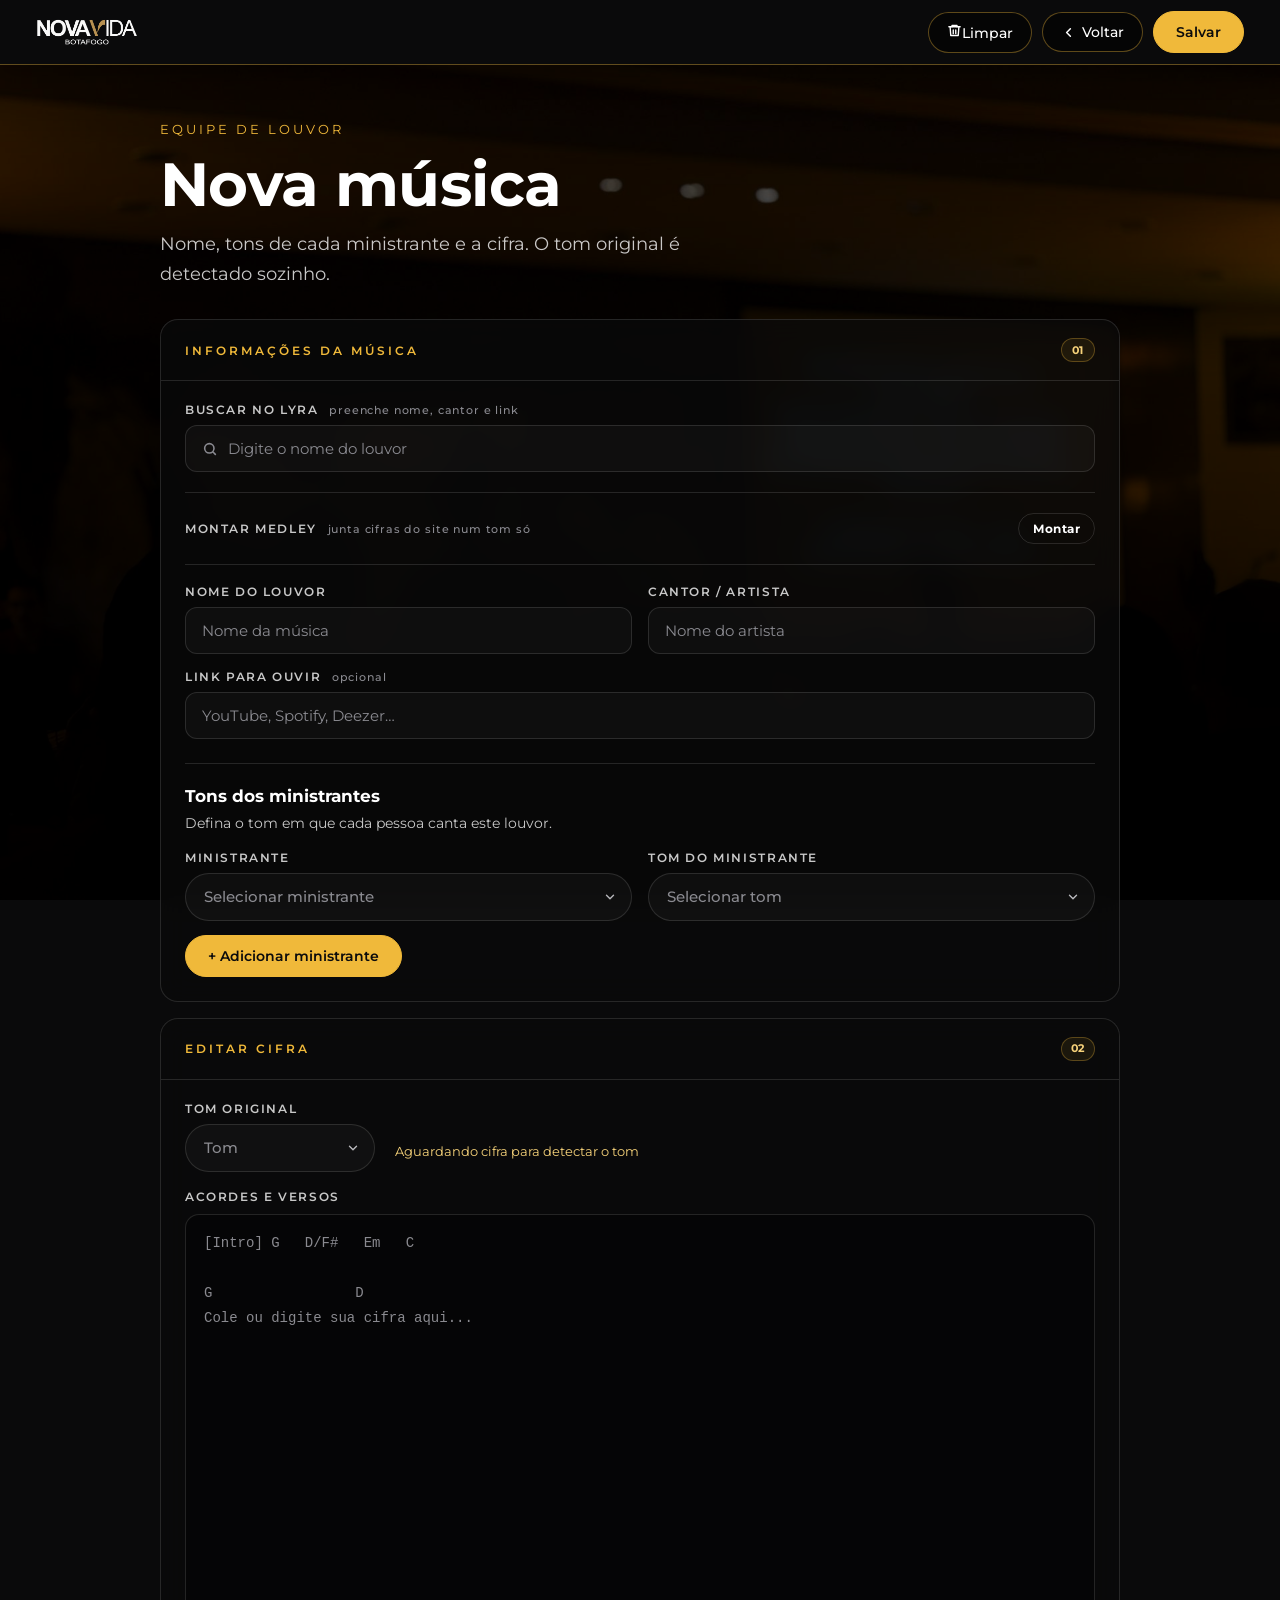
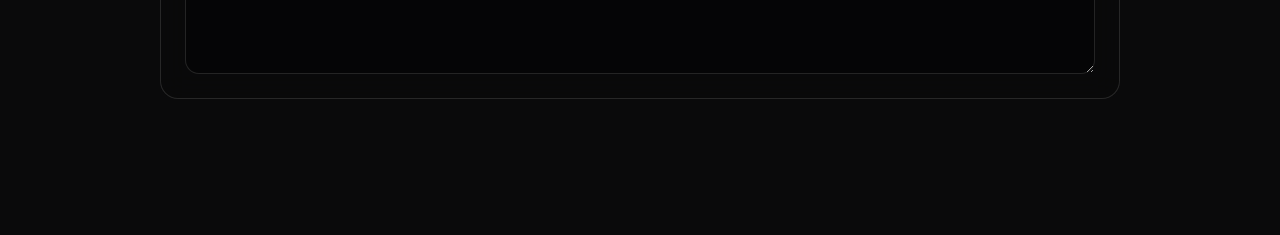
==== commit 7d8fbebc: "Editor: botão Limpar na página de nova música Limpa nome, cantor, link, tom, cifra, ministrantes e o" ====
--- a/cifras-editor.html
+++ b/cifras-editor.html
@@ -788,6 +788,7 @@
 <script src="js/cifras-publicar.js"></script>
 <script src="js/editor-lyra.js"></script>
 <script src="js/editor-medley.js"></script>
+<script src="js/editor-limpar.js"></script>
 <script src="js/editor-origem-sugestoes.js"></script>
 <script src="js/tons-mobile.js"></script>
 <script src="js/editor-colar.js"></script>
--- a/css/editor.css
+++ b/css/editor.css
@@ -201,6 +201,7 @@
    páginas elas vão para o menu ☰). Aqui não há menu: Voltar e
    Salvar continuam no topo. */
 @media (max-width: 900px) {
+  .ce-page .header-right > #ceLimpar,
   .ce-page .header-right > #ceVoltar,
   .ce-page .header-right > #ceHeaderSalvar { display: inline-flex !important; }
 }
@@ -212,7 +213,8 @@
   .ce-page .header-inner { padding-left: 14px; padding-right: 14px; }
   .ce-page .logo-sub, .ce-page .logo-sep { display: none; }
   .ce-page .logo-img { max-width: min(34vw, 125px); max-height: 34px; height: auto; width: auto; }
-  .ce-page .header-right > #ceVoltar { padding: 9px 14px; font-size: 13px; }
+  .ce-page .header-right > #ceVoltar,
+  .ce-page .header-right > #ceLimpar { padding: 9px 14px; font-size: 13px; }
   /* no celular o Salvar mora embaixo, ao alcance do polegar */
   .ce-page .header-right > #ceHeaderSalvar { display: none !important; }
 
